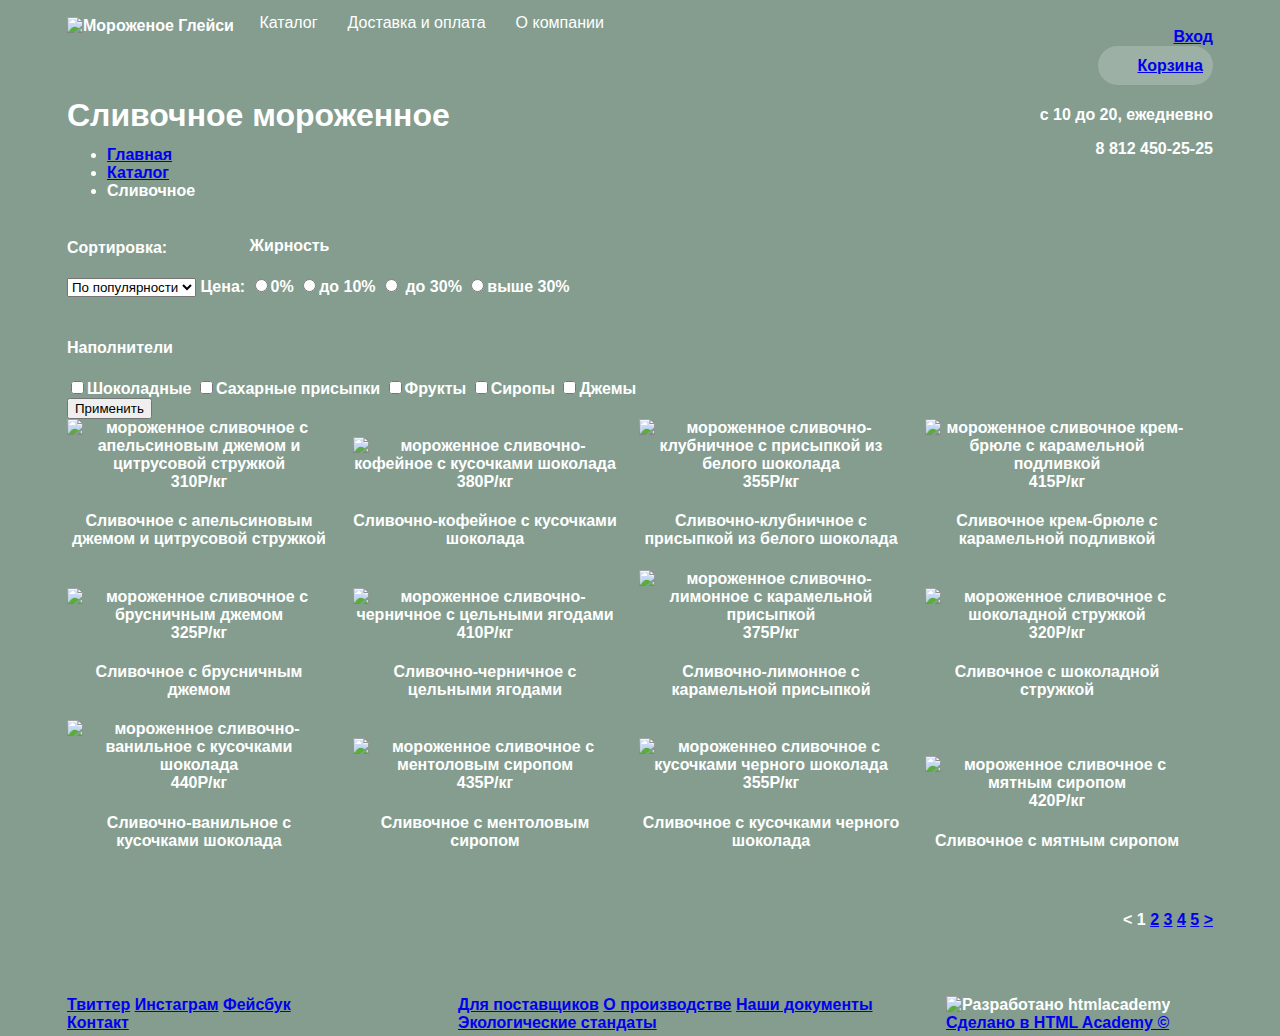
==== catalog.html @ b7e796b2 "сетки" ====
<!DOCTYPE html>
<html>
	<head>
		<title>Глейси каталог</title>
		<meta charset="utf-8">
		<link rel="stylesheet" type="text/css" href="css/style.css">
	</head>
	<body>
<!-- Шапка сайта -->
		<header class="main-header ">
			<div class="container clearfix">
				<div class="left-column">
					<div class="logo">
						<img src="img/logo.png" alt="Мороженое Глейси" width="154" height="64">
					</div>
					<nav class="main-navigation">
						<ul>
							<li><a href="#">Каталог</a></li>
							<li><a href="#">Доставка и оплата</a></li>
							<li><a href="#">О компании</a></li>
						</ul>				
					</nav>
				</div>
				<div class="right-column">
					<div class="header-search">
							
					</div>
					<div class="header-user-block">
						<a href="#">Вход</a>
					</div>
					<div class="header-backet">
						<a href="#">Корзина</a>
					</div>
					<div class="header-contact">
						<p>c 10 до 20, ежедневно</p>
						<p>8 812 450-25-25</p>
					</div>
				</div>
			</div>
		</header>
<!-- Крошки -->
			<div class="container">
				<h1>Сливочное мороженное</h1>
				<ul class="breadcrumbs">
					<li>
						<a href="#">Главная</a>
					</li>
					<li>
						<a href="#">Каталог</a>
					</li>
					<li>
						<a>Сливочное</a>
					</li>
				</ul>
			</div>
<!-- Фильтр -->
			<div class="container">
				<form method="post">
					<div class="filter-top">
						<div class="sorting-filter">
							<h4 >Сортировка:</h4>
							<select>
								<option>По популярности</option>
								<option>По цене</option>
								<option>Со скидкой</option>
							</select>
						</div>
						<div class="priсe-filter">
							<h4>Цена:</h4>
						</div>
						<div class="fat-filter">
							<h4>Жирность</h4>
							<label><input type="radio" name="fat" value="no-fat">0%</label>
							<label><input type="radio" name="fat" value="ten-fat">до 10%</label>
							<label><input type="radio" name="fat" value="thirty-fat"> до 30%</label>
							<label><input type="radio" name="fat" value="thirty-more">выше 30%</label>
						</div>
					</div>
					<div class="filter-bottom">
						<div class="fillers-filters">
							<h4>Наполнители</h4>
							<label><input type="checkbox" name="fillers" value="chocolate">Шоколадные</label>
							<label><input type="checkbox" name="fillers" value="sugar-powder">Сахарные присыпки</label>
							<label><input type="checkbox" name="fillers" value="fruit">Фрукты</label>
							<label><input type="checkbox" name="fillers" value="syrups">Сиропы</label>
							<label><input type="checkbox" name="fillers" value="jams">Джемы</label>
						</div>
						<button class="btn" type="submit">Применить</button>
					</div>	
				</form>
			</div>
<!-- Основное содержание -->
		<main class="container">
			<section class="catalog">
				<article class="item">
					<figure >
						<img src="img/ice-cream-item1.png" width="267" height="267" alt="мороженное сливочное с апельсиновым джемом и цитрусовой стружкой">
					</figure>
					<span>310Р/кг</span>	
					<h4>Сливочное с апельсиновым джемом и цитрусовой стружкой</h4>
				</article>
				<article class="item">
					<figure >
						<img src="img/ice-cream-item2.png" width="267" height="267" alt="мороженное сливочно-кофейное с кусочками шоколада">
					</figure>
					<span>380Р/кг</span>	
					<h4>Сливочно-кофейное с кусочками шоколада</h4>
				</article>
				<article class="item">
					<figure >
						<img src="img/ice-cream-item3.png" width="267" height="267" alt="мороженное сливочно-клубничное с присыпкой из белого шоколада">
					</figure>
					<span>355Р/кг</span>	
					<h4>Сливочно-клубничное с присыпкой из белого шоколада</h4>
				</article>
				<article class="item">
					<figure >
						<img src="img/ice-cream-item4.png" width="267" height="267" alt="мороженное сливочное крем-брюле с карамельной подливкой ">
					</figure>
					<span>415Р/кг</span>	
					<h4>Сливочное крем-брюле с карамельной подливкой</h4>
				</article>
				<article class="item">
					<figure >
						<img src="img/ice-brysnika.png" width="267" height="267" alt="мороженное сливочное с брусничным джемом">
					</figure>
					<span>325Р/кг</span>	
					<h4>Сливочное с брусничным джемом</h4>
				</article>
				<article class="item">
					<figure >
						<img src="img/ice-chernika.png" width="267" height="267" alt="мороженное сливочно-черничное с цельными ягодами">
					</figure>
					<span>410Р/кг</span>	
					<h4>Сливочно-черничное с цельными ягодами</h4>
				</article>
				<article class="item">
					<figure >
						<img src="img/ice-lemon.png" width="267" height="267" alt="мороженное сливочно-лимонное с карамельной присыпкой">
					</figure>
					<span>375Р/кг</span>	
					<h4>Сливочно-лимонное с карамельной присыпкой</h4>
				</article>
				<article class="item">
					<figure >
						<img src="img/ice-сhocalate.png" width="267" height="267" alt="мороженное сливочное с шоколадной стружкой">
					</figure>
					<span>320Р/кг</span>	
					<h4>Сливочное с шоколадной стружкой</h4>
				</article>
				<article class="item">
					<figure >
						<img src="img/ice-vanilla.png" width="267" height="267" alt="мороженное сливочно-ванильное с кусочками шоколада">
					</figure>
					<span>440Р/кг</span>	
					<h4>Сливочно-ванильное с кусочками шоколада</h4>
				</article>
				<article class="item">
					<figure >
						<img src="img/mentol.png" width="267" height="267" alt="мороженное сливочное с ментоловым сиропом">
					</figure>
					<span>435Р/кг</span>	
					<h4>Сливочное с ментоловым сиропом</h4>
				</article>
				<article class="item">
					<figure >
						<img src="img/black сhocolate.png" width="267" height="267" alt="мороженнео сливочное с кусочками черного шоколада">
					</figure>
					<span>355Р/кг</span>	
					<h4>Сливочное с кусочками черного шоколада</h4>
				</article>
				<article class="item">
					<figure >
						<img src="img/mint.png" width="267" height="267" alt="мороженное сливочное с мятным сиропом">
					</figure>
					<span>420Р/кг</span>	
					<h4>Сливочное с мятным сиропом</h4>
				</article>
			</section>
<!-- Пагинатор -->
			<div class="page-nav">
				<a>&lt;</a>
				<a>1</a>
				<a href="#">2</a>
				<a href="#">3</a>
				<a href="#">4</a>
				<a href="#">5</a>
				<a href="#">&gt;</a>
			</div>
		</main>
<!-- Футер -->
		<footer class="main-footer">
			<div class="container">
				<div class="footer-social">
					<a class="social-btn social-btn-tv" href="#">Твиттер</a>
					<a class="social-btn social-btn-inst" href="#">Инстаграм</a>
         			<a class="social-btn social-btn-fb" href="#">Фейсбук</a>
          			<a class="social-btn social-btn-vk" href="#">Контакт</a>
				</div>
				<div class="menu-second">
					<a href="#">Для поставщиков</a>
					<a href="#">О производстве</a>
					<a href="#">Наши документы</a>
					<a href="#">Экологические стандаты</a>
				</div>
				<div class="footer-copyright">
          			<img src="#" alt="Разработано htmlacademy" width="" height="">
          			<a class="btn" href="https://htmlacademy.ru">Сделано в HTML Academy &#169;</a>
        		</div>
			</div>
		</footer>
	</body>
</html>
---- css/style.css ----
body{
	margin: 0;
	min-width: 1200px;
	font-family: "Roboto", "Arial", "Helvetica", sans-serif;
	font-weight: 700;
	font-size: 16px;
	line-height: 18px;
	color: #ffffff;
	background: #849D8F;
}

.clearfix::after{
	content: "";
	display: table;
	clear: both;
}

.main-header{
	margin-top: 10px;
}
.main-navigation{
	display: inline-block;
	vertical-align: middle;
}
.main-navigation ul{
	margin: 0;
	padding: 0;
	list-style:  none;
	font-size: 0;
}

.main-navigation li{
	font-weight: 500;
	display: inline-block;
	vertical-align: top;
	margin-top: -6px;
}

.main-navigation a{
	font-size: 16px;
	display: block;
	color: #ffffff;
	text-decoration: none;
	padding: 10px 15px;

}

.main-navigation a:hover{
	color: #333333;
	background: #F7F6F3;
	border-radius: 20px;
}

.container{
	width: 1146px;
	margin: 0 auto;
}
.left-column{
	width: 760px;	
	float: left;
}

.right-column{
	position: relative;
	width: 267px;
	float: right;
	text-align: right;	
}

.logo{
	display: inline-block;
	margin-right: 6px;
	vertical-align: middle;

}
.header-contact{
	position: absolute;
	top: 80px;
	right: 0px;
	z-index: 1;
	
}
.icon-search{
	width: 33px;
	height: 33px;
	border-radius: 50%;
	background-color: rgba( 255, 255, 255, 0.2);
	position: relative;
}
.icon-search >a::after{
	content: '';
	position: absolute;
	width: 17px;
	height: 17px;
	background-image: url(../img/lupa.png) ;
	background-repeat: no-repeat;
	left: 8px;
	top: 8px;
}

.header-link{
	font-size: 14px;
	font-weight: 500;
	line-height: 16px;
	color: #ffffff;
	text-decoration: none;
}
.header-search{
	display: inline-block;
	vertical-align: middle;
}
.user-block{
	display: inline-block;
	vertical-align: middle;
	padding: 11px 10px 10px 40px;
    background-color: rgba(255, 255, 255, 0.2);
    border-radius: 20px;
    position: relative;
}
.user-block > a::after{
	content: '';
	position: absolute;
	width: 21px;
	height: 19px;
	background-image: url(../img/enter.png);
	background-repeat: no-repeat;
	left: 12px;
	top: 10px;

}
.header-backet{
	display: inline-block;
	vertical-align: middle;
	padding: 11px 10px 10px 40px;
    background-color: rgba(255, 255, 255, 0.2);
    border-radius: 20px;
    position: relative;
}
.header-backet >a::after{
	content: '';
	position: absolute;
	width: 21px;
	height: 20px;
	background-image: url(../img/basket.png);
	background-repeat: no-repeat;
	left: 12px;
	top: 10px;

}

.stock{
	margin: 0 auto;
	margin-bottom: 40px;
}
.stock-left{
	width: 560px;
	float: left;
}
.stock-right{
	width: 560px;
	float: right;
}
.catalog{
	margin-bottom: 40px;
	font-size: 0px;
}
.item{

	font-size: 16px;
	text-align: center;
	width: 264px;
	display: inline-block;
	margin-right: 22px;
}
.item:last-child{
	margin-right: 0px;
}
.item figure{
	margin: 0;
}
.item img{
	width: 100%;
	height: auto;
}
.title-about{
	height: 308px;
}
.about-left{
	float: left;
	width: 500px;
}
.about-fight{
	float: right;
	width: 500px;
}
.blog{
	float: left;
	width: 560px;
	margin-right: 26px;
}
.subscription{
	float: right;
	width: 560px;
}
.contact-form-adress{
	float: right;
	width:300px ;
	margin-top: 100px;
}
.main-footer{
	margin-top: 65px;
	padding-top: 60px;
  	padding-bottom: 40px;
}
.footer-social{
	width: 267px;
	float: left;
	margin-right: 24px;
}
.menu-second{
	float: left;
	width: 460px;
	padding-left: 100px;
}
.footer-copyright{
	float: right;
	width: 267px;
}
/*каталожные стили*/
.sorting-filter{
	display: inline-block;
}
.priсe-filter{
	display: inline-block;
}
.fat-filter{
	display: inline-block;
}
.page-nav{
	float: right;
}
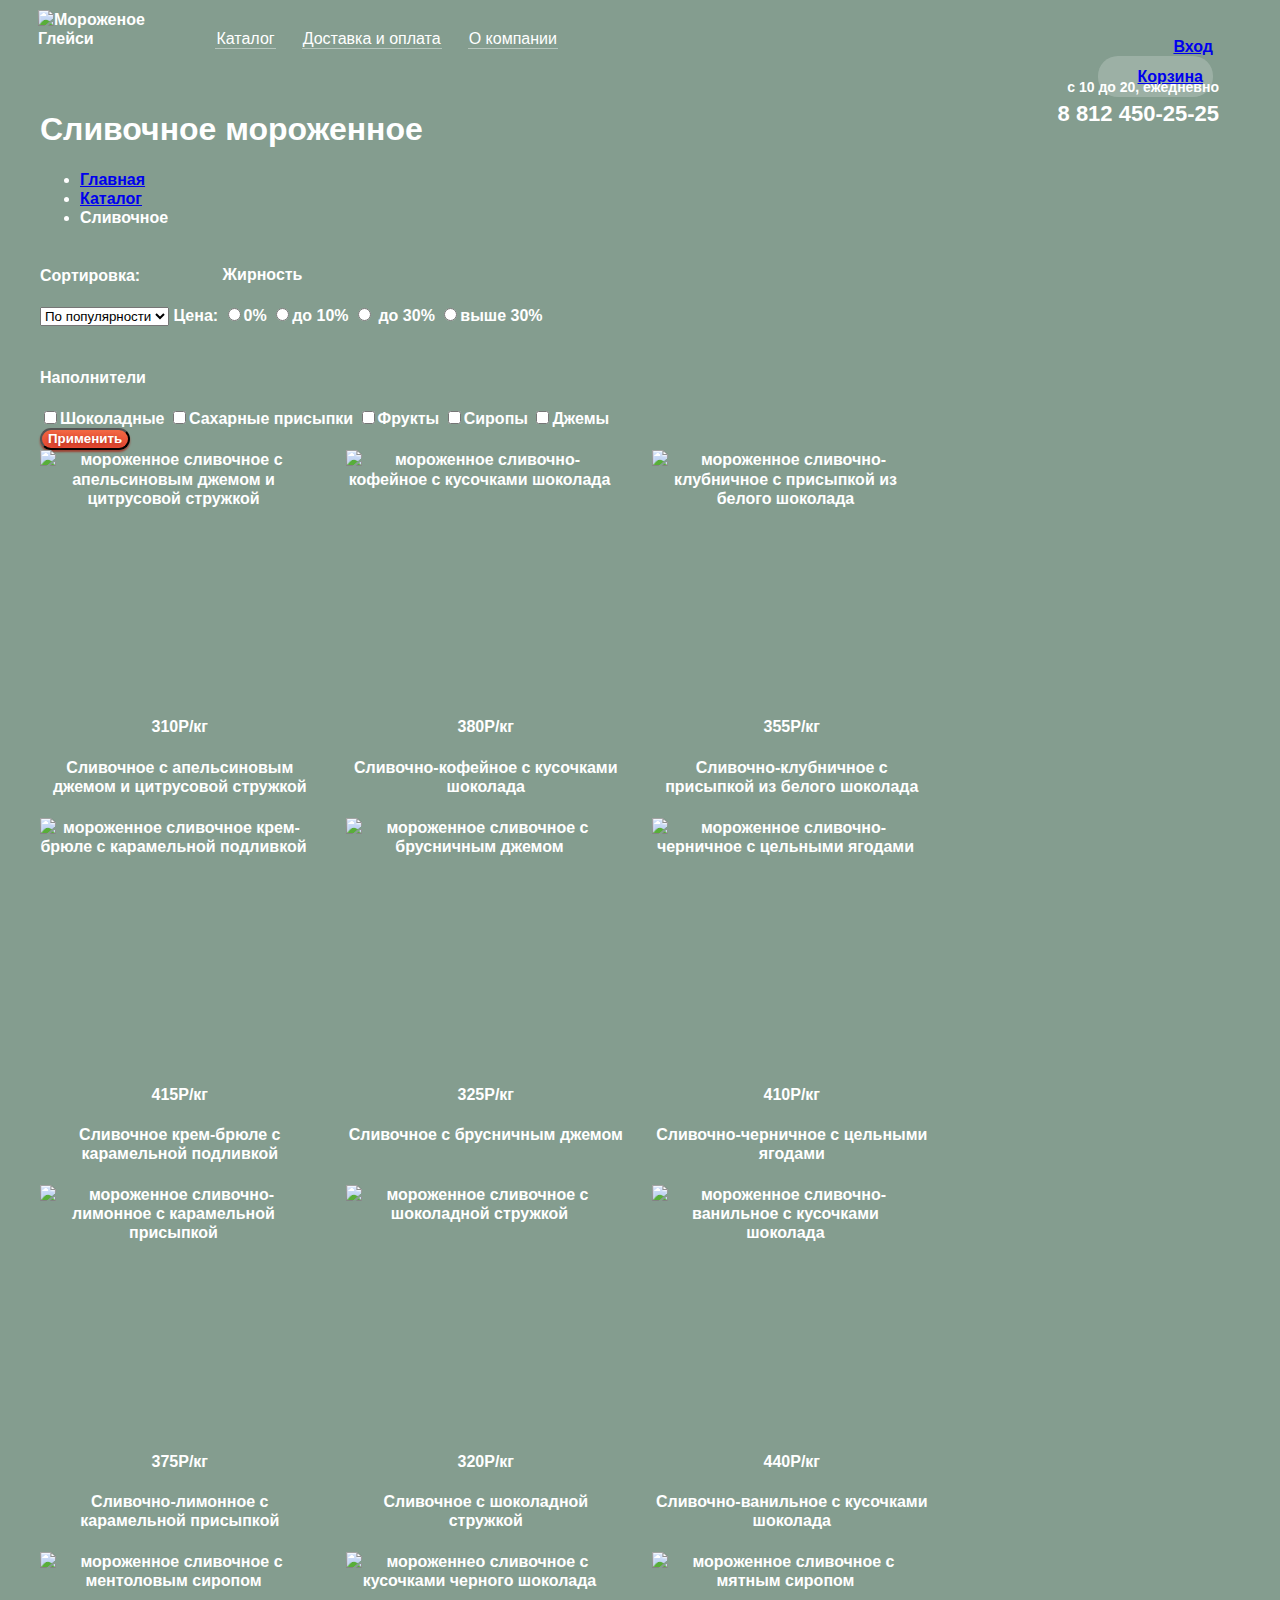
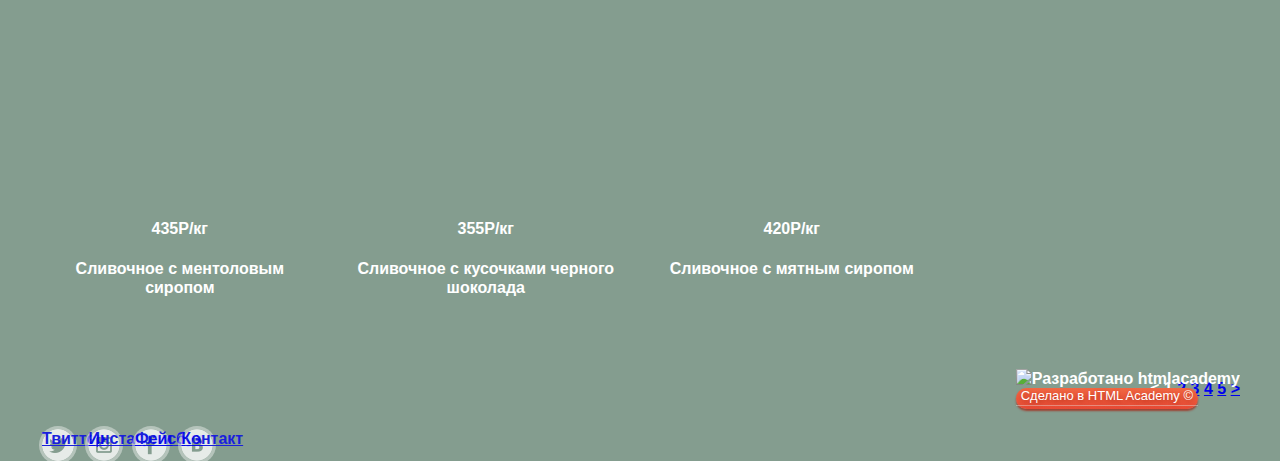
==== commit baf5d88e: "Проверка" ====
--- a/catalog.html
+++ b/catalog.html
@@ -178,7 +178,7 @@
 				</article>
 			</section>
 <!-- Пагинатор -->
-			<div class="page-nav">
+			<div class="page-nav clearfix">
 				<a>&lt;</a>
 				<a>1</a>
 				<a href="#">2</a>
--- a/css/style.css
+++ b/css/style.css
@@ -1,243 +1,1019 @@
 
 body{
-	margin: 0;
-	min-width: 1200px;
-	font-family: "Roboto", "Arial", "Helvetica", sans-serif;
-	font-weight: 700;
-	font-size: 16px;
-	line-height: 18px;
-	color: #ffffff;
-	background: #849D8F;
+  margin: 0;
+  font-family: "Roboto", "Arial", "Helvetica", sans-serif;
+  font-weight: 700;
+  font-size: 16px;
+  line-height: 1.2;
+  color: #ffffff;
+  background-color: #849d8f;
+}
+
+body > input[type="radio"] {
+  display: none;
+}
+
+img {
+    max-width: 100%;
+    height: auto;
+    display: block;
+}
+
+.site-wrapper{
+  min-width: 1180px;
+  background-color: #849d8f;
+  background-image: url("../img/ice-cream-main.png");
+  background-repeat: no-repeat;
+  background-position: top center;
+  transition: background-image 0.5s ease, background-color 0.5s ease;
+}
+
+.content-wrapper{
+  width: 1140px;
+  margin: 0 auto;
+  padding: 0 20px;
+}
+
+.site-wrapper::before,
+.site-wrapper::after {
+  content: "";
+  visibility: hidden;
+}
+
+.site-wrapper::before {
+  background-image: url("../img/ice-cream-main2.png");
+}
+
+.site-wrapper::after {
+  background-image: url("../img/ice-cream-main3.png");
+}
+
+.slider {
+  position: relative;
+  padding-top: 270px;
+  text-align: center;
+  color: #ffffff;
+  margin-bottom: 40px;
+}
+
+.slide {
+  display: none;
+}
+
+.slide-title {
+  width: 700px;
+  margin: 0 auto;
+  margin-bottom: 30px;
+  font-weight: 800;
+  font-size: 60px;
+}
+
+.slide-btn {
+  display: inline-block;
+  padding: 12px 50px;
+  font-weight: 600;
+  font-size: 31px;
+  line-height: 41px;
+  vertical-align: top;
+  color: #ffffff;
+  text-decoration: none;
+  text-shadow: 0 2px 5px rgba(160, 32, 11, 0.76);
+  background: #f26843;
+  background: -moz-linear-gradient(top, #f26843 0%, #e74a35 100%);
+  background: -webkit-linear-gradient(top, #f26843 0%, #e74a35 100%);
+  background:linear-gradient(to bottom, #f26843 0%, #e74a35 100%);
+  border-radius: 100px;
+  box-shadow: 0 2px 2px rgba(172, 16, 0, 0.64);
+}
+
+.slide-btn:hover {
+  background: -moz-linear-gradient(top, #f58669 0%, #ec6f5e 100%);
+  background: -webkit-linear-gradient(top, #f58669 0%, #ec6f5e 100%);
+  background: linear-gradient(to bottom, #f58669 0%, #ec6f5e 100%);
+  box-shadow: 0 2px 2px rgba(172, 16, 0, 1);
+}
+
+.slide-btn:active {
+  background: -moz-linear-gradient(top, #d84732 0%, #e1613e 100%);
+  background: -webkit-linear-gradient(top, #d84732 0%, #e1613e 100%);
+  background: linear-gradient(to bottom, #d84732 0%, #e1613e 100%);
+  box-shadow: inset 0 2px 2px rgba(172, 16, 0, 1);
+}
+
+.slider-controls {
+  position: absolute;
+  bottom: 25px;
+  left: 0;
+  z-index: 20;
+  font-size: 0;
+}
+
+.slider-controls label {
+  display: inline-block;
+  width: 17px;
+  height: 17px;
+  margin-right: 8px;
+  vertical-align: top;
+  background-color: transparent;
+  border: 2px solid #ffffff;
+  border-radius: 50%;
+  cursor: pointer;
+}
+
+.slider-controls label:hover{
+  background-color: rgba( 255, 255, 255, 0.2);
+  cursor: pointer;
+}
+
+#btn-1:checked ~ .site-wrapper #slide1,
+#btn-2:checked ~ .site-wrapper #slide2,
+#btn-3:checked ~ .site-wrapper #slide3 {
+  display: block;
+}
+
+#btn-1:checked ~ .site-wrapper {
+  background-color: #849d8f;
+  background-image: url("../img/ice-cream-main.png");
+}
+
+#btn-2:checked ~ .site-wrapper {
+  background-color: #8996a6;
+  background-image: url("../img/ice-cream-main2.png");
+}
+
+#btn-3:checked ~ .site-wrapper {
+  background-color: #9d8b84;
+  background-image: url("../img/ice-cream-main3.png");
+}
+
+#btn-1:checked ~ .site-wrapper label[for="btn-1"],
+#btn-2:checked ~ .site-wrapper label[for="btn-2"],
+#btn-3:checked ~ .site-wrapper label[for="btn-3"] {
+  background-color: #ffffff;
 }
 
 .clearfix::after{
-	content: "";
-	display: table;
-	clear: both;
+  content: "";
+  display: table;
+  clear: both;
 }
 
 .main-header{
-	margin-top: 10px;
-}
+  padding-top: 10px;
+}
+
 .main-navigation{
-	display: inline-block;
-	vertical-align: middle;
-}
+  display: inline-block;
+  vertical-align: middle;
+}
+
 .main-navigation ul{
-	margin: 0;
-	padding: 0;
-	list-style:  none;
-	font-size: 0;
-}
-
-.main-navigation li{
-	font-weight: 500;
-	display: inline-block;
-	vertical-align: top;
-	margin-top: -6px;
+  margin: 0;
+  padding: 0;
+  list-style:  none;
+  font-size: 0;
+}
+
+.main-navigation> ul > li{
+  position: relative;
+  font-weight: 500;
+  display: inline-block;
+  vertical-align: top;
+  margin-top: -6px;
+}
+
+.sub-menu{
+  position: absolute;
+  z-index: 10px;
+  top: 45px;
+  display: none;
+  background: #f8f7f4;
+  border-radius: 10px;
+  box-shadow: 0 20px 20px 0 rgba(0,0,0,0.4);
+  
+}
+
+.sub-menu li a{
+  color: #343434;
+  font-size: 14px;
+  font-weight: 400;
+  display: block;
+  margin: 0;
+  border-radius: 0px;
+  padding-left: 20px;
+  line-height: 1;
+}
+
+.sub-menu-item{
+  width: 144px;
+  display: inline-block;
+  vertical-align: middle;
+}
+.sub-menu-item a:hover{
+  background: #fbded7;
+}
+
+
+.main-navigation li:hover .sub-menu{
+  display: block;
 }
 
 .main-navigation a{
-	font-size: 16px;
-	display: block;
-	color: #ffffff;
-	text-decoration: none;
-	padding: 10px 15px;
+  position: relative;
+  font-size: 16px;
+  display: block;
+  color: #ffffff;
+  text-decoration: none;
+  padding: 10px 14px;
 
 }
 
 .main-navigation a:hover{
-	color: #333333;
-	background: #F7F6F3;
-	border-radius: 20px;
+  color: #333333;
+  background: #F7F6F3;
+  border-radius: 20px;
+}
+
+.main-navigation a:active{
+  color: #333333;
+  background: #f7f6f3;
+  box-shadow: inset 0 2px 2px 1px #888888;
+}
+
+
+.main-navigation a::before{
+  content: "";
+  position: absolute;
+  height: 1px;
+  left: 13px;
+  right: 13px;
+  top: 29px;
+  background-color: rgba(255,255,255,0.4);
+}
+
+.main-navigation a:hover::before{
+  display: none;
 }
 
 .container{
-	width: 1146px;
-	margin: 0 auto;
-}
+  margin: 0 auto;
+  min-width: 900px;
+  max-width: 1200px;
+  padding: 0 27px;
+}
+
 .left-column{
-	width: 760px;	
-	float: left;
+  width: 760px;
+  float: left;
 }
 
 .right-column{
-	position: relative;
-	width: 267px;
-	float: right;
-	text-align: right;	
+  display: inline-block;
+  position: relative;
+  top: 8px;
+  left: -27px;
+  width: 267px;
+  float: right;
+  text-align: right;
+  vertical-align: middle;
 }
 
 .logo{
-	display: inline-block;
-	margin-right: 6px;
-	vertical-align: middle;
-
-}
+  display: inline-block;
+  margin-right: 6px;
+  margin-left: -2px;
+  vertical-align: middle;
+
+}
+
 .header-contact{
-	position: absolute;
-	top: 80px;
-	right: 0px;
-	z-index: 1;
-	
-}
+  position: absolute;
+  top: 56px;
+  right: -6px;
+  z-index: 1;
+
+}
+
 .icon-search{
-	width: 33px;
-	height: 33px;
-	border-radius: 50%;
-	background-color: rgba( 255, 255, 255, 0.2);
-	position: relative;
-}
+  width: 33px;
+  height: 33px;
+  border-radius: 50%;
+  background-color: rgba( 255, 255, 255, 0.2);
+  position: relative;
+}
+
 .icon-search >a::after{
-	content: '';
-	position: absolute;
-	width: 17px;
-	height: 17px;
-	background-image: url(../img/lupa.png) ;
-	background-repeat: no-repeat;
-	left: 8px;
-	top: 8px;
+  content: '';
+  position: absolute;
+  width: 17px;
+  height: 17px;
+  background-image: url(../img/lupa.png) ;
+  background-repeat: no-repeat;
+  left: 8px;
+  top: 8px;
 }
 
 .header-link{
-	font-size: 14px;
-	font-weight: 500;
-	line-height: 16px;
-	color: #ffffff;
-	text-decoration: none;
-}
+  font-size: 14px;
+  font-weight: 500;
+  line-height: 16px;
+  color: #ffffff;
+  text-decoration: none;
+}
+
 .header-search{
-	display: inline-block;
-	vertical-align: middle;
-}
+  display: inline-block;
+  vertical-align: middle;
+}
+
 .user-block{
-	display: inline-block;
-	vertical-align: middle;
-	padding: 11px 10px 10px 40px;
-    background-color: rgba(255, 255, 255, 0.2);
-    border-radius: 20px;
+  display: inline-block;
+  vertical-align: middle;
+  padding: 11px 10px 10px 40px;
+  background-color: rgba(255, 255, 255, 0.2);
+  border-radius: 20px;
+  position: relative;
+}
+
+.user-block > a::after{
+  content: '';
+  position: absolute;
+  width: 21px;
+  height: 19px;
+  background-image: url(../img/enter.png);
+  background-repeat: no-repeat;
+  left: 12px;
+  top: 10px;
+
+}
+
+.user-block:hover{
+  background-color: #f8f7f4;
+}
+
+.user-block a:hover{
+  color: #373737;
+}
+
+.header-backet{
+  display: inline-block;
+  vertical-align: middle;
+  padding: 11px 10px 10px 40px;
+  background-color: rgba(255, 255, 255, 0.2);
+  border-radius: 20px;
+  position: relative;
+}
+
+.header-backet >a::after{
+  content: '';
+  position: absolute;
+  width: 21px;
+  height: 20px;
+  background-image: url(../img/basket.png);
+  background-repeat: no-repeat;
+  left: 12px;
+  top: 10px;
+
+}
+
+.header-contact p{
+  margin: 5px 0;
+  font-size: 14px;
+}
+
+.header-contact p:last-child{
+  font-size: 22px;
+  font-weight: 700;
+}
+
+.stock{
+    margin: 40px 0;
+    font-size: 0;
+    padding: 0;
+}
+
+.stock-left{
+  position: relative;
+  display: inline-block;
+  vertical-align: top;
+  width: 48.8%;
+  margin-right: 2.2%;
+  padding: 20px 20px 70px;
+  min-height: 230px;
+  font-size: 0;
+  background: url(../img/malina.jpg) no-repeat 100% 100%;
+  background-position: center center;
+  border-radius: 10px;
+  box-sizing: border-box;
+}
+
+.stock-right{
+  position: relative;
+  display: inline-block;
+  vertical-align: top;
+  width: 48.8%;
+  padding: 20px 20px 70px;
+  min-height: 230px;
+  font-size: 0;
+  background: url(../img/shocalate.jpg) no-repeat 100% 100%;
+  background-position: center center;
+  background-size: cover;
+  border-radius: 10px;
+  box-sizing: border-box;
+}
+
+.stock h3{
+    font-size: 35px;
+    line-height: 35px;
+    margin: 0;
+    margin-bottom: 18px;
+}
+
+.stock p{
+    font-size: 18px;
+    margin: 0;
+    margin-bottom: 5px;
+}
+
+.btn{
+  display: inline-block;
+  font-weight: 600;
+  line-height: 1.2;
+  vertical-align: top;
+  color: #ffffff;
+  text-decoration: none;
+  text-shadow: 0 2px 5px rgba(160, 32, 11, 0.76);
+  background: #f26843;
+  background: -moz-linear-gradient(top, #f26843 0%, #e74a35 100%);
+  background: -webkit-linear-gradient(top, #f26843 0%, #e74a35 100%);
+  background:linear-gradient(to bottom, #f26843 0%, #e74a35 100%);
+  border-radius: 100px;
+  box-shadow: 0 2px 2px rgba(172, 16, 0, 0.64);
+}
+
+.btn:hover {
+  background: -moz-linear-gradient(top, #f58669 0%, #ec6f5e 100%);
+  background: -webkit-linear-gradient(top, #f58669 0%, #ec6f5e 100%);
+  background: linear-gradient(to bottom, #f58669 0%, #ec6f5e 100%);
+  box-shadow: 0 2px 2px rgba(172, 16, 0, 1);
+}
+
+.btn:active {
+  background: -moz-linear-gradient(top, #d84732 0%, #e1613e 100%);
+  background: -webkit-linear-gradient(top, #d84732 0%, #e1613e 100%);
+  background: linear-gradient(to bottom, #d84732 0%, #e1613e 100%);
+  box-shadow: inset 0 2px 2px rgba(172, 16, 0, 1);
+}
+.stock .btn{
+   font-size: 18px;
+  position: absolute;
+  padding: 10px 20px;
+  bottom: 20px;
+  right: 20px;
+}
+
+.catalog{
+  margin-bottom: 60px;
+  font-size: 0px;
+}
+
+.catalog-price{
+    position: absolute;
+    display: block;
+    font-size: 45px;
+    line-height: 13px;
+    font-weight: 700;
+    color: #ffffff;
+    bottom: 69px;
+}
+ .catalog-price > span {
+    font-size: 30px;
+}
+
+.catalog-title {
+    text-align: center;
     position: relative;
-}
-.user-block > a::after{
-	content: '';
-	position: absolute;
-	width: 21px;
-	height: 19px;
-	background-image: url(../img/enter.png);
-	background-repeat: no-repeat;
-	left: 12px;
-	top: 10px;
-
-}
-.header-backet{
-	display: inline-block;
-	vertical-align: middle;
-	padding: 11px 10px 10px 40px;
-    background-color: rgba(255, 255, 255, 0.2);
-    border-radius: 20px;
+    top: 20px;
+    display: inline;
+    border-bottom: 1px solid rgba(255,255,255,.2);
+    color: #ffffff;
+    text-decoration: none;
+    font-size: 16px;
+    font-weight: 400;
+    line-height: 22px;
+}
+
+.item{ 
+  position: relative;
+  display: inline-block;
+  vertical-align: top;
+  margin-right: 2.2%;
+  font-size: 16px;
+  width: 23.3%;
+  text-align: center;
+  border-radius: 10px;
+ 
+}
+
+.item:last-child{
+  margin-right: 0px;
+}
+
+.item figure{
+  margin: 0;
+}
+
+.item-hit::before{
+    content: "";
+    display: inline-block;
+    vertical-align: top;
+    width: 61px;
+    height: 61px;
+    position: absolute;
+    top: 0px;
+    left: 0px;
+    background: url(../img/hit.png) no-repeat;
+}
+.title-about{
+    display: inline-block;
+    vertical-align: top;
+    margin-bottom: 40px;
+    font-size: 0;
+    padding: 0 20px;
+    color: #323232;
+    background-image: url(../img/background_SEO.png);
+    border-radius: 10px;
+    min-height: 306px;
+}
+
+
+.title-about h1{
+  font-size: 24px;
+  font-weight: 500;
+  color: #323232;
+}
+
+.title-about p{
+  font-size: 16px;
+  padding: 0;
+/*  font-weight: 400;
+  color: #323232;
+  line-height: 1.2;*/
+}
+
+.box {
     position: relative;
-}
-.header-backet >a::after{
-	content: '';
-	position: absolute;
-	width: 21px;
-	height: 20px;
-	background-image: url(../img/basket.png);
-	background-repeat: no-repeat;
-	left: 12px;
-	top: 10px;
-
-}
-
-.stock{
-	margin: 0 auto;
-	margin-bottom: 40px;
-}
-.stock-left{
-	width: 560px;
-	float: left;
-}
-.stock-right{
-	width: 560px;
-	float: right;
-}
-.catalog{
-	margin-bottom: 40px;
-	font-size: 0px;
-}
-.item{
-
-	font-size: 16px;
-	text-align: center;
-	width: 264px;
-	display: inline-block;
-	margin-right: 22px;
-}
-.item:last-child{
-	margin-right: 0px;
-}
-.item figure{
-	margin: 0;
-}
-.item img{
-	width: 100%;
-	height: auto;
-}
-.title-about{
-	height: 308px;
-}
-.about-left{
-	float: left;
-	width: 500px;
-}
-.about-fight{
-	float: right;
-	width: 500px;
-}
+    display: inline-block;
+    vertical-align: top;
+    width: 48.8%;
+    margin-right: 2.2%;
+    padding-bottom: 23px;
+    padding-left: 57px;
+    font-weight: 400;
+    box-sizing: border-box;
+    
+}   
+
+.box:nth-child(2n+1) {
+  margin-right: 0;
+}
+
+.about-left-top::before{
+  content: "";
+  position: absolute;
+  top: 15px;
+  left: 0;
+  display: block;
+  width: 49px;
+  height: 49px;
+  background: url(../img/ice-crem-icon.png) no-repeat;
+}
+
+.about-left-bottom::before{
+  content: "";
+  display: block;
+  width: 49px;
+  height: 49px;
+  position: absolute;
+  top: 15px;
+  left: 0;
+  background: url(../img/crows.png) no-repeat;
+}
+
+.about-right-top::before{
+  content: "";
+  position: absolute;
+  top: 15px;
+  left: 0;
+  display: block;
+  width: 49px;
+  height: 49px;
+  background: url(../img/list.png) no-repeat;
+}
+
+.about-right-bottom::before{
+  content: "";
+  position: absolute;
+  top: 15px;
+  left: 0;
+  display: block;
+  width: 49px;
+  height: 49px;
+  background: url(../img/grid.png) no-repeat
+}
+
+.blog-subscription{
+  margin-bottom: 40px;
+  padding: 0;
+  font-size:0;
+}
+
+.block-n-d{
+  position: relative;
+  display: inline-block;
+  vertical-align: top;
+  padding: 0 20px;
+  margin-right: 2.2%;
+  width: 48.8%;
+  border-radius: 10px;
+  min-height: 220px;
+  font-size: 0;
+  background-repeat: no-repeat;
+  box-sizing: border-box;
+}
+
+.block-n-d:nth-child(2n){
+  margin-right: 0;
+}
+
 .blog{
-	float: left;
-	width: 560px;
-	margin-right: 26px;
-}
+  color: #353535;
+  display: inline-block;
+  vertical-align: top;
+  font-size: 16px;
+  background: url("../img/strawberry fone.jpg") no-repeat 17% 39%;
+ 
+}
+
+.text-news{  
+  font-weight: 400;
+  color: #5a5a5a;
+  margin: 0;
+  padding-top: 20px;
+  padding-bottom: 5px;
+} 
+
+.link-news{
+  max-width: 300px;
+  line-height: 30px;
+}
+
+.link-news a{
+  text-decoration: none;
+  border-bottom: 2px solid #353535;
+  font-size: 24px;
+  color: #353535;
+  font-weight: 700;
+  line-height: 22px;
+}
+
+.link-news a:hover{
+  color: #E95742;
+  border-bottom: 2px solid #E95742;
+}
+
 .subscription{
-	float: right;
-	width: 560px;
-}
+  background-image: repeating-linear-gradient( 
+  -45deg,
+  #f8f7f4 0px, 
+  #f8f7f4 5px, 
+  #92cdff 5px, 
+  #92cdff 10px,
+  #f8f7f4 10px,
+  #f8f7f4 15px,
+  #fe9e90 15px,
+  #fe9e90 20px);
+}
+
+.block-white{
+  position: absolute;
+  top: 5px;
+  right: 5px;
+  bottom: 5px;
+  left: 5px;
+  padding: 20px 20px;
+  border-radius: 10px;
+  background: #f8f7f4;
+  color: #5a5a5a;
+}
+
+.block-white-text{
+  font-weight: 400;
+  color: #5a5a5a;
+  margin: 0;
+  padding-top: 8px;
+  padding-bottom: 40px;
+  font-size: 16px;
+}  
+
+.subscription-form{
+  display: inline-block;
+  vertical-align: top;
+  font-size: 16px;
+  color: #3F3F3F;
+  width: 48.8%;
+  margin-right: 2.2%;
+  min-height: 220px;
+}
+
+.email-block{
+  margin-top: 0em;
+  position: relative;
+  margin-right: 145px;
+}
+
+.email-block .btn{
+  position: absolute;
+  right: -152px;
+  top: -5px;
+  display: block;
+  border: none;
+  padding: 10px 20px;
+  font-size: 17px;
+}
+
+.email-filed{
+  margin-right: 10px;
+  padding: 11px 0 11px 10px;
+  width: 100%;
+  border: 0;
+  border-radius: 5px;
+  box-shadow: 0 0 0 1px #d3d3d2;
+}
+
+.email-filed:hover {
+  box-shadow: inset 0 0 0 2px #d3d3d2;
+}
+.email-filed:focus {
+  outline: none;
+  box-shadow: inset 0 0 0 2px #8fbdec;
+}
+
 .contact-form-adress{
-	float: right;
-	width:300px ;
-	margin-top: 100px;
-}
+  position: relative;
+  right: 0;
+  float: right;
+  z-index: 10;
+  width: 300px;
+  min-height: 305px;
+  margin: 60px 0 60px;
+  padding: 30px 25px;
+  background-color: #ffffff;
+  color: #343434;
+  border-radius: 10px;
+  font-size: 14px;
+  font-weight: 400;
+  box-sizing: border-box;
+}
+
+.contact-form-adress span{
+  display: block;
+  font-size: 18px;
+  font-weight: 700;
+  margin: 5px 0 5px 0;
+}
+
+.contact-form-adress p{
+  padding: 0;
+  margin: 0;
+  margin-bottom: 15px;
+  line-height: 1.5;
+  box-sizing: border-box;
+}
+
+.form-btn{
+  position: absolute;
+  right: 38px;
+  top: 238px;
+  display: block;
+  border: none;
+  padding: 10px 20px;
+  font-size: 17px;
+}
+
 .main-footer{
-	margin-top: 65px;
-	padding-top: 60px;
-  	padding-bottom: 40px;
-}
+  padding-top: 30px;
+  padding-bottom: 30px;
+}
+
 .footer-social{
-	width: 267px;
-	float: left;
-	margin-right: 24px;
-}
+  float: left;
+  min-width: 186px;
+  margin-top: 20px;
+  margin-left: 2px;
+}
+
+.social-btn {
+  display: inline-block;
+  width: 32px;
+  height: 32px;
+  margin-right: 10px;
+  border-radius: 50%;
+  vertical-align: middle;
+  position: relative;
+}
+
+.social-btn-tv{
+  background: url(../img/tv.png) no-repeat;
+  opacity: 0.8;
+  box-shadow: inset 0 0 0 3px rgba(255,255,255,0.5), 0 0 0 3px rgba(255,255,255,0.5);
+}
+
+.social-btn-inst{
+  background: url(../img/inst.png) no-repeat;
+  opacity: 0.8;
+  box-shadow: inset 0 0 0 3px rgba(255,255,255,0.5), 0 0 0 3px rgba(255,255,255,0.5);
+}
+
+.social-btn-fb{
+  background: url(../img/fb.png) no-repeat;
+  opacity: 0.8;
+  box-shadow: inset 0 0 0 3px rgba(255,255,255,0.5), 0 0 0 3px rgba(255,255,255,0.5);
+}
+
+.social-btn-vk{
+  background: url(../img/vk.png) no-repeat;
+  opacity: 0.8;
+  box-shadow: inset 0 0 0 3px rgba(255,255,255,0.5), 0 0 0 3px rgba(255,255,255,0.5);
+}
+
+ .social-btn-vk:hover{
+  opacity: 1;
+}
+
+.social-btn-tv:hover{
+  opacity: 1;
+}
+
+.social-btn-inst:hover{
+  opacity: 1;
+ }
+
+.social-btn-fb:hover{
+  opacity: 1;
+}
+
+.social-btn-vk:active{
+  box-shadow: inset 0 2px 2px #989898, 0 0 0 3px #dae2de;
+}
+
+.social-btn-tv:active{
+  box-shadow: inset 0 2px 2px #989898, 0 0 0 3px #dae2de;
+}
+
+.social-btn-inst:active{
+  box-shadow: inset 0 2px 2px #989898, 0 0 0 3px #dae2de;
+}
+
+.social-btn-fb:active{
+  box-shadow: inset 0 2px 2px #989898, 0 0 0 3px #dae2de;
+}
+
 .menu-second{
-	float: left;
-	width: 460px;
-	padding-left: 100px;
-}
+  position: relative;
+  width: 340px;
+  margin: 0 auto;
+  padding: 0 0;
+  font-size: 0px;
+  vertical-align: top;
+ 
+}
+
+.menu-second-center1{
+  width: 115px;
+  float: left;
+  margin-right: 28px;
+  position: relative;
+  margin-top: 30px;
+  margin-left: 22px;
+}
+
+.menu-second-center2{
+  width: 165px;
+  float: left;
+  margin-top: 30px;
+}
+
+.center{
+  margin-top: -1px;
+}
+
+.center a {
+  position: relative;
+  display: inline-block;
+  padding-bottom: 5px;
+  list-style: none;
+  font-weight: 400;
+  color: #ffffff;
+  font-size: 13px;
+  text-decoration: none;
+  vertical-align: top;
+}
+
+.center a:hover{
+  color: #ffd1ba;
+}
+
+.center a::after{
+  content: "";
+  position: absolute;
+  height: 1px;
+  right: 0;
+  bottom: 3px;
+  left: 0;
+  background-color: rgba(230, 235, 233, 0.4);
+}
+
+.center a:hover::after{
+  content: "";
+  position: absolute;
+  height: 1px;
+  right: 0;
+  bottom: 3px;
+  left: 0;
+  background-color: #FFD1BA;
+}
+
+.heart::before{
+  content: "";
+  display: block;
+  width: 15px;
+  height: 13px;
+  position: absolute;
+  top: 2px;
+  left: -24px;
+  background: url(../img/heart.png) no-repeat;
+}
+
 .footer-copyright{
-	float: right;
-	width: 267px;
+  float: right;
+  min-width: 190px;
+  font-size: 16px;
+  margin-top: -40px;
+
+}
+
+.footer-copyright a{
+  position: relative;
+  display: inline-block;
+  padding:0 5px 5px 5px;
+  list-style: none;
+  font-weight: 400;
+  color: #ffffff;
+  font-size: 13px;
+  text-decoration: none;
+}
+
+.footer-copyright a::after{
+  content: "";
+  position: absolute;
+  height: 1px;
+  right: 0;
+  bottom: 3px;
+  left: 0;
+  background-color: rgba(230, 235, 233, 0.4);
+}
+
+.maps-wrapper{
+  position: relative;
+  overflow: visible;
+}
+.map{
+  position: absolute;
+  bottom: -420px;
+  overflow: visible;
+  width: 100%;
+  min-height: 430px;
+  margin: 0 auto;
+  text-align: center;
+}
+
+
+.footer-copyright span{
+  font-size: 13px;
+  font-weight: 400;
 }
 /*каталожные стили*/
 .sorting-filter{
-	display: inline-block;
+  display: inline-block;
 }
 .priсe-filter{
-	display: inline-block;
+  display: inline-block;
 }
 .fat-filter{
-	display: inline-block;
+  display: inline-block;
 }
 .page-nav{
-	float: right;
-}
-
+  float: right;
+}
+
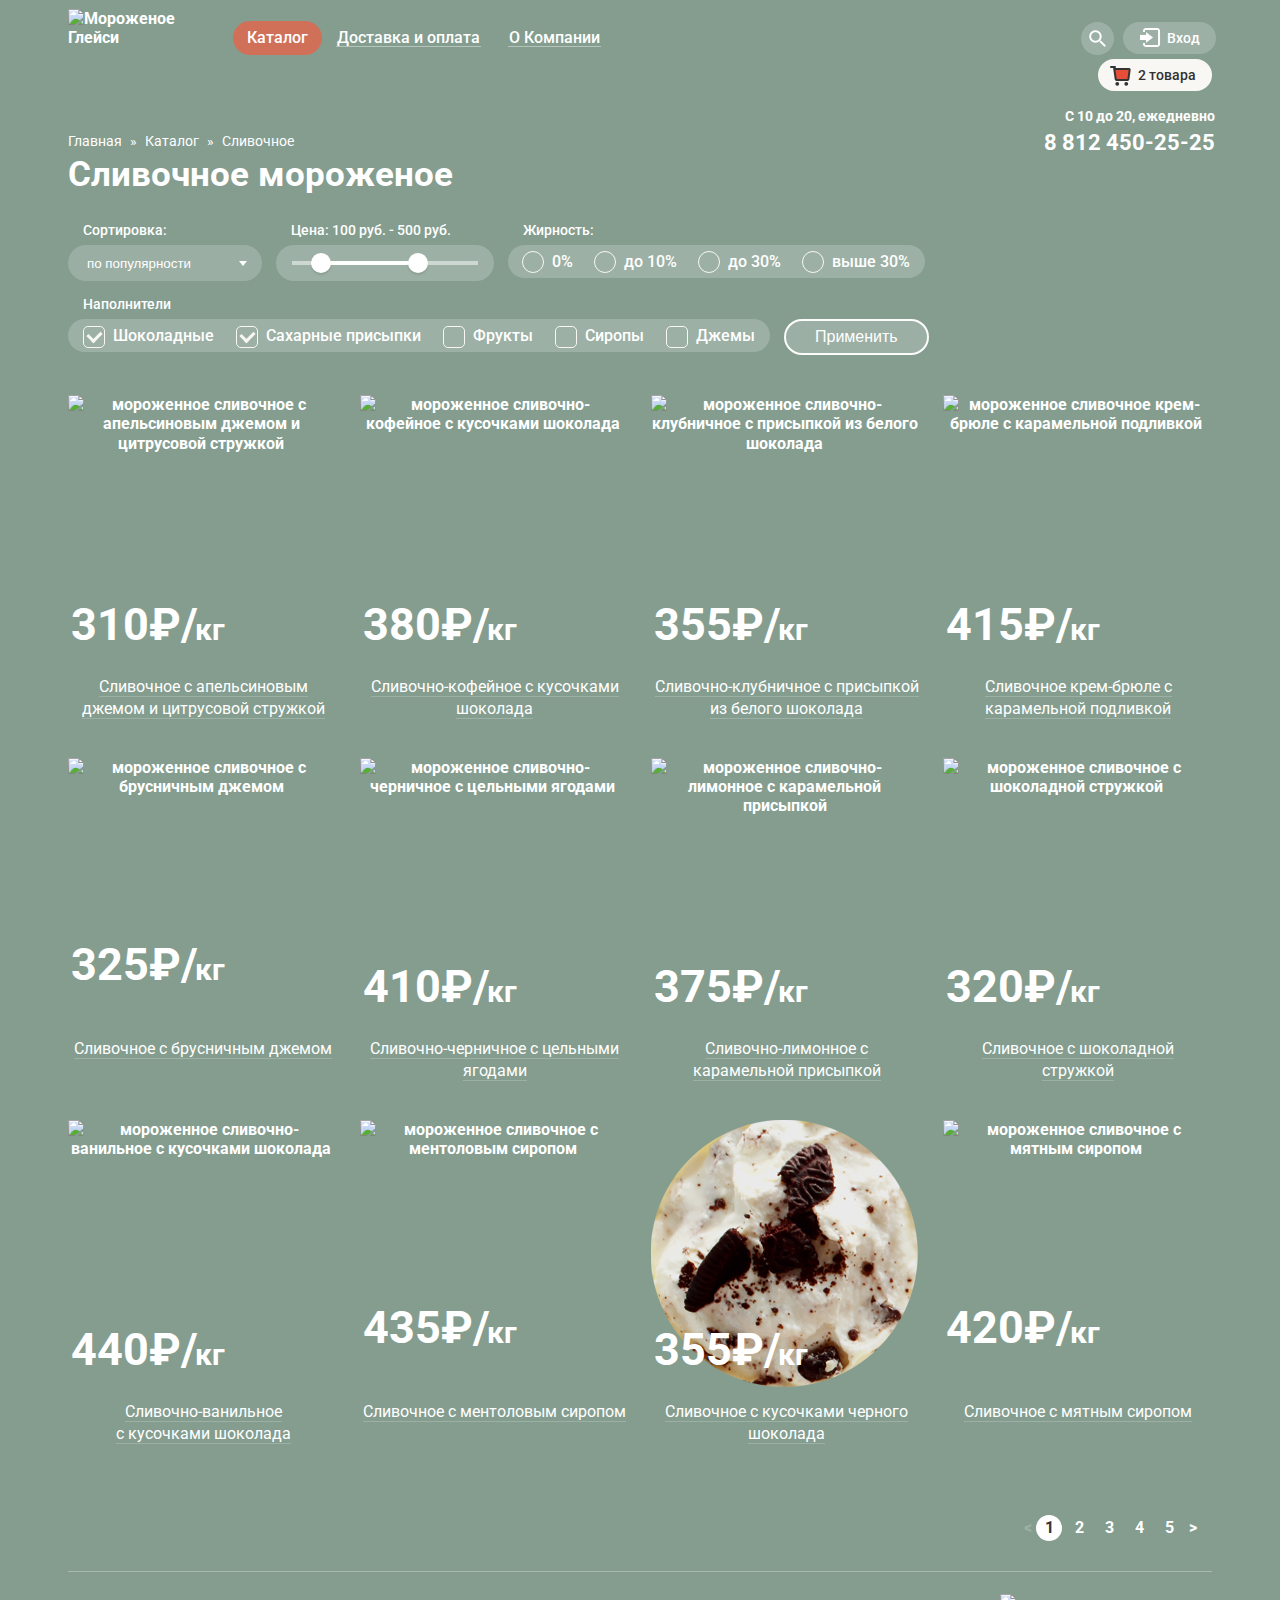
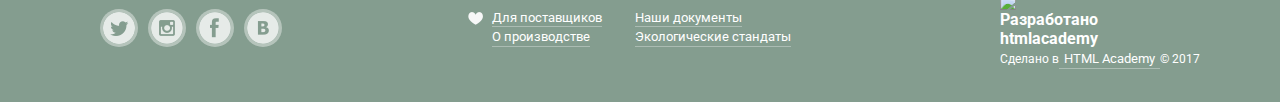
==== commit 6156297b: "11" ====
--- a/catalog.html
+++ b/catalog.html
@@ -1,213 +1,421 @@
 <!DOCTYPE html>
-<html>
+<html lang="ru">
 	<head>
-		<title>Глейси каталог</title>
+	<title>Каталог</title>
 		<meta charset="utf-8">
+		<link href="https://fonts.googleapis.com/css?family=Roboto:400,500,700&amp;subset=cyrillic" rel="stylesheet">
+		<link rel="stylesheet" type="text/css" href="css/normalize.css">
 		<link rel="stylesheet" type="text/css" href="css/style.css">
 	</head>
 	<body>
 <!-- Шапка сайта -->
-		<header class="main-header ">
-			<div class="container clearfix">
-				<div class="left-column">
-					<div class="logo">
-						<img src="img/logo.png" alt="Мороженое Глейси" width="154" height="64">
+		<div class="content-wrapper">
+			<header class="main-header ">
+				<div class="container clearfix">
+					<div class="left-column">
+						<img class="logo" src="img/logo.png" alt="Мороженое Глейси" width="154" height="64">
+						<nav class="main-navigation">
+							<ul class="main-nav-menu">
+								<li>
+									<a class="main-nav-top link-active" href="#">Каталог</a>
+									<ul class="sub-menu">
+										<li class="sub-menu-item">
+											<a  class="bdr" href="">Новинки</a>
+										</li>
+										<li class="sub-menu-item">
+											<a href="catalog.html">Сливочное</a>
+										</li>
+										<li class="sub-menu-item">
+											<a href="">Щербеты</a>
+										</li>
+										<li class="sub-menu-item">
+											<a href="">Фруктовый лед</a>
+										</li>
+										<li class="sub-menu-item">
+											<a href="">Мелорин</a>
+										</li>
+									</ul>
+								</li>
+								<li><a class="main-nav-top" href="#">Доставка и оплата</a></li>
+								<li><a class="main-nav-top" href="#">О Компании</a></li>
+							</ul>
+						</nav>
 					</div>
-					<nav class="main-navigation">
-						<ul>
-							<li><a href="#">Каталог</a></li>
-							<li><a href="#">Доставка и оплата</a></li>
-							<li><a href="#">О компании</a></li>
-						</ul>				
-					</nav>
-				</div>
-				<div class="right-column">
-					<div class="header-search">
-							
-					</div>
-					<div class="header-user-block">
-						<a href="#">Вход</a>
-					</div>
-					<div class="header-backet">
-						<a href="#">Корзина</a>
-					</div>
-					<div class="header-contact">
-						<p>c 10 до 20, ежедневно</p>
-						<p>8 812 450-25-25</p>
+					<div class="right-column">
+						<div class="header-search">
+							<div class="icon-search">
+								<a class="header-link" href=""></a>
+							</div>
+							<div class="header-search-form">
+								<form  class="block-header-search-form" action="#" method="post">
+									<input id="search-block" type="text" name="search" placeholder="Что ищем?">
+									<label for="search-block"></label>
+								</form>
+							</div>
+						</div>
+						<div class="user-block">
+							<a class="header-link" href="#">Вход</a>
+							<div class="login-block-form">
+								<form  class="user-block-form" action="#" method="post">
+									<input id="email" type="email" name="email" placeholder="Электронная почта">
+									<input id="password" type="password" name="password" placeholder="Пароль">
+									<label for="email"></label>
+									<label for="password"></label>
+									<div class="enter">
+										<input class="btn" type="submit" name="Войти" value="Войти">
+									</div>
+									<div class="links">
+										<a class="forgot-password" href="#">Забыли пароль?</a>
+										<a class="new-registration" href="">Новая регистрация</a>
+									</div>
+								</form>
+							</div>
+						</div>
+						<div class="header-backet">
+							<a class="header-link-full" href="#">2 товара</a>
+							<div class="form-backet">
+								<table class="form-table">
+									<tbody>
+										<tr>
+											<td>
+												<div class="btn-delete close-backet"></div>
+											</td>
+											<td class="images-prew1">
+											</td>
+											<td>Пломбир с апельсиновым джемом</td>
+											<td>
+												1,5кг
+												<span> &times; 200руб.</span>
+											</td>
+											<td>300руб.</td>
+										</tr>
+										<tr>
+											<td>
+												<div class="btn-delete close-backet"></div>
+											</td>
+											<td class="images-prew2">
+											</td>
+											<td>Клубничный пломбир с присыпкой из белого шоколада</td>
+											<td>
+												1,5кг
+												<span>&times; 300руб</span>
+											</td>
+											<td>450руб.</td>
+										</tr>
+									</tbody>	
+								</table>
+								<div class="total">Итого: 750 руб.</div>
+								<div class="checkout">
+									<a class="btn btn-checkout" href="">Оформить заказ</a>
+								</div>
+							</div>
+						</div>
+						<div class="header-contact">
+							<p>C 10 до 20, ежедневно</p>
+							<p>8 812 450-25-25</p>
+						</div>
 					</div>
 				</div>
-			</div>
-		</header>
-<!-- Крошки -->
-			<div class="container">
-				<h1>Сливочное мороженное</h1>
-				<ul class="breadcrumbs">
-					<li>
-						<a href="#">Главная</a>
-					</li>
-					<li>
-						<a href="#">Каталог</a>
-					</li>
-					<li>
-						<a>Сливочное</a>
-					</li>
-				</ul>
-			</div>
-<!-- Фильтр -->
-			<div class="container">
-				<form method="post">
-					<div class="filter-top">
-						<div class="sorting-filter">
-							<h4 >Сортировка:</h4>
-							<select>
-								<option>По популярности</option>
-								<option>По цене</option>
-								<option>Со скидкой</option>
-							</select>
-						</div>
-						<div class="priсe-filter">
-							<h4>Цена:</h4>
-						</div>
-						<div class="fat-filter">
-							<h4>Жирность</h4>
-							<label><input type="radio" name="fat" value="no-fat">0%</label>
-							<label><input type="radio" name="fat" value="ten-fat">до 10%</label>
-							<label><input type="radio" name="fat" value="thirty-fat"> до 30%</label>
-							<label><input type="radio" name="fat" value="thirty-more">выше 30%</label>
-						</div>
+			</header>
+	<!-- Крошки -->
+				<div class="block-breadcrumbs">
+					
+					<ul class="breadcrumbs">
+						<li>
+							<a href="index.html">Главная</a>
+							<span>&raquo;</span>
+						</li>
+						<li>
+							<a href="#">Каталог</a>
+							<span>&raquo;</span>
+						</li>
+						<li>
+							<a>Сливочное</a>
+						</li>
+					</ul>
+				</div>
+				
+	<!-- Фильтр -->
+				<div class="container-filter clearfix">
+					<h1>Сливочное мороженое</h1>
+					<form class="filter" action="https://echo.htmlacademy.ru" method="get">
+						<div class="filter-top clearfix">
+							<div class="sorting-filter">
+								<h4 >Сортировка:</h4>
+								<div class="popularity">
+									<select class="popular">
+										<option>по популярности</option>
+										<option>Цена по убыванию</option>
+										<option>Цена по возрастанию</option>
+										<option>Цена со скидкой</option>
+										<option>По жирности</option>
+									</select>
+								</div>
+							</div>
+							<div class="priсe-filter">
+								<div class="price-control">
+									<h4>
+										Цена:
+										<span>100</span>
+										руб. -
+										<span>500</span>
+										руб.
+									</h4>
+								</div>
+								<div class="range-controls">
+									<div class="scale">
+										<div class="bar"></div>
+									</div>
+									<div class="min-toggle toggle"></div>
+									<div class="max-toggle toggle"></div>
+								</div>
+							</div>
+							<div class="fat-filter">
+								<h4>Жирность:</h4>
+								<div class="block-fat-filter">
+									<input type="radio" name="fat" value="no-fat" id="0">
+									<label for="0">0%</label>
+									<input type="radio" name="fat" value="ten-fat" id="10">
+									<label for="10">до 10%</label>
+									<input type="radio" name="fat" value="thirty-fat" id="30"> 
+									<label for="30">до 30%</label>
+									<input type="radio" name="fat" value="thirty-more" id="31">
+									<label for="31">выше 30%</label>
+								</div>
+							</div>
+						</div>
+						<div class="filter-bottom clearfix">
+							<div class="fillers-filters">
+								<h4>Наполнители</h4>
+								<div class="block-fillers">	
+									<input id="chocolate" type="checkbox" name="fillers" value="chocolate" checked>
+									<label for="chocolate">Шоколадные</label>
+									<input id="sugar" type="checkbox" name="fillers" value="sugar-powder" checked>
+									<label for="sugar">Сахарные присыпки</label>
+									<input id="fruit" type="checkbox" name="fillers" value="fruit">
+									<label for="fruit">Фрукты</label>
+									<input id="syrups" type="checkbox" name="fillers" value="syrups">
+									<label for="syrups">Сиропы</label>
+									<input id="jams" type="checkbox" name="fillers" value="jams">
+									<label for="jams">Джемы</label>
+								</div>
+							</div>
+							<div class="button">
+								<button class="btn-button" type="submit">Применить</button>
+							</div>
+						</div>	
+					</form>
+				</div>
+	<!-- Основное содержание -->
+				<section class="catalog">
+					<article class="item">
+						<figure class="item-hit">
+							<img src="img/ice-cream-item1.png" width="267" height="267" alt="мороженное сливочное с апельсиновым джемом и цитрусовой стружкой">
+						</figure>
+							<span class="catalog-price">310₽/
+								<span>кг</span>
+							</span>	
+						
+						<a class="catalog-title">Сливочное с апельсиновым джемом и цитрусовой стружкой</a>
+						<div class="additional">
+							<a class="btn catalog-btn" href="">Быстрый просмотр</a>
+						</div>
+					</article>
+					<article class="item">
+						<figure class="item-hit">
+							<img src="img/ice-cream-item2.png" width="267" height="267" alt="мороженное сливочно-кофейное с кусочками шоколада">
+						</figure>
+							<span class="catalog-price">380₽/
+								<span>кг</span>
+							</span>	
+						<a class="catalog-title">Сливочно-кофейное с кусочками шоколада</a>
+						<div class="additional">
+							<a class="btn catalog-btn" href="">Быстрый просмотр</a>
+						</div>
+					</article>
+					<article class="item">
+						<figure class="item-hit">
+							<img src="img/ice-cream-item3.png" width="267" height="267" alt="мороженное сливочно-клубничное с присыпкой из белого шоколада">
+						</figure>
+							<span class="catalog-price">355₽/
+								<span>кг</span>
+							</span>	
+						<a class="catalog-title">Сливочно-клубничное с присыпкой из белого шоколада</a>
+						<div class="additional">
+							<a class="btn catalog-btn" href="">Быстрый просмотр</a>
+						</div>
+					</article>
+					<article class="item">
+						<figure class="item-hit">
+							<img src="img/ice-cream-item4.png" width="267" height="267" alt="мороженное сливочное крем-брюле с карамельной подливкой ">
+						</figure>
+							<span class="catalog-price">415₽/
+								<span>кг</span>
+							</span>	
+						<a class="catalog-title">Сливочное крем-брюле с карамельной подливкой</a>
+						<div class="additional">
+							<a class="btn catalog-btn" href="">Быстрый просмотр</a>
+						</div>
+					</article>
+					<article class="item">
+						<figure class="item-hit">
+							<img src="img/ice-brysnika.png" width="267" height="267" alt="мороженное сливочное с брусничным джемом">
+						</figure>
+							<span class="catalog-price">325₽/
+								<span>кг</span>
+							</span>	
+						<a class="catalog-title">Сливочное с брусничным джемом</a>
+						<div class="additional">
+							<a class="btn catalog-btn" href="">Быстрый просмотр</a>
+						</div>
+					</article>
+					<article class="item">
+						<figure class="item-hit">
+							<img src="img/ice-chernika.png" width="267" height="267" alt="мороженное сливочно-черничное с цельными ягодами">
+						</figure>
+							<span class="catalog-price">410₽/
+								<span>кг</span>
+							</span>	
+						<a class="catalog-title">Сливочно-черничное с цельными ягодами</a>
+						<div class="additional">
+							<a class="btn catalog-btn" href="">Быстрый просмотр</a>
+						</div>
+					</article>
+					<article class="item">
+						<figure class="item-hit">
+							<img src="img/ice-lemon.png" width="267" height="267" alt="мороженное сливочно-лимонное с карамельной присыпкой">
+						</figure>
+							<span class="catalog-price">375₽/
+								<span>кг</span>
+							</span>		
+						<a class="catalog-title">Сливочно-лимонное с карамельной присыпкой</a>
+						<div class="additional">
+							<a class="btn catalog-btn" href="">Быстрый просмотр</a>
+						</div>
+					</article>
+					<article class="item">
+						<figure class="item-hit">
+							<img src="img/ice-сhocalate.png" width="267" height="267" alt="мороженное сливочное с шоколадной стружкой">
+						</figure>
+						<span class="catalog-price">320₽/
+							<span>кг</span>
+						</span>	
+						<a class="catalog-title">Сливочное с шоколадной стружкой</a>
+						<div class="additional">
+							<a class="btn catalog-btn" href="">Быстрый просмотр</a>
+						</div>
+					</article>
+					<article class="item">
+						<figure class="item-hit">
+							<img src="img/ice-vanilla.png" width="267" height="267" alt="мороженное сливочно-ванильное с кусочками шоколада">
+						</figure>
+						<span class="catalog-price">440₽/
+							<span>кг</span>
+						</span>	
+						<a class="catalog-title">Сливочно-ванильное<br> с кусочками 
+						шоколада</a>
+						<div class="additional">
+							<a class="btn catalog-btn" href="">Быстрый просмотр</a>
+						</div>
+					</article>
+					<article class="item">
+						<figure class="item-hit">
+							<img src="img/mentol.png" width="267" height="267" alt="мороженное сливочное с ментоловым сиропом">
+						</figure>
+						<span class="catalog-price">435₽/
+							<span>кг</span>
+						</span>	
+						<a class="catalog-title">Сливочное с ментоловым сиропом</a>
+						<div class="additional">
+							<a class="btn catalog-btn" href="">Быстрый просмотр</a>
+						</div>
+					</article>
+					<article class="item">
+						<figure class="item-hit">
+							<img src="img/black-сhocolate.png" width="267" height="267" alt="мороженнео сливочное с кусочками черного шоколада">
+						</figure>
+						<span class="catalog-price">355₽/
+							<span>кг</span>
+						</span>		
+						<a class="catalog-title">Сливочное с кусочками черного шоколада</a>
+						<div class="additional">
+							<a class="btn catalog-btn" href="">Быстрый просмотр</a>
+						</div>
+					</article>
+					<article class="item">
+						<figure class="item-hit">
+							<img src="img/mint.png" width="267" height="267" alt="мороженное сливочное с мятным сиропом">
+						</figure>
+						<span class="catalog-price">420₽/
+							<span>кг</span>
+						</span>	
+						<a class="catalog-title">Сливочное с мятным сиропом</a>
+						<div class="additional">
+							<a class="btn catalog-btn" href="">Быстрый просмотр</a>
+						</div>
+					</article>
+				</section>
+	<!-- Пагинатор -->
+				<div class="page-nav clearfix">
+					<div class="pagination">
+						<ul>
+							<li>
+								<a class="prev disabled">&lt;</a>
+							</li>
+							<li>
+								<a class="active page">1</a>
+							</li>
+							<li>
+								<a class="page" href="#">2</a>
+							</li>
+							<li>
+								<a class="page" href="#">3</a>
+							</li>
+							<li>
+								<a class="page" href="#">4</a>
+							</li>
+							<li>
+								<a class="page" href="#">5</a>
+							</li>
+							<li>
+								<a class="next" href="#">&gt;</a>
+							</li>
+						</ul>
 					</div>
-					<div class="filter-bottom">
-						<div class="fillers-filters">
-							<h4>Наполнители</h4>
-							<label><input type="checkbox" name="fillers" value="chocolate">Шоколадные</label>
-							<label><input type="checkbox" name="fillers" value="sugar-powder">Сахарные присыпки</label>
-							<label><input type="checkbox" name="fillers" value="fruit">Фрукты</label>
-							<label><input type="checkbox" name="fillers" value="syrups">Сиропы</label>
-							<label><input type="checkbox" name="fillers" value="jams">Джемы</label>
-						</div>
-						<button class="btn" type="submit">Применить</button>
-					</div>	
-				</form>
-			</div>
-<!-- Основное содержание -->
-		<main class="container">
-			<section class="catalog">
-				<article class="item">
-					<figure >
-						<img src="img/ice-cream-item1.png" width="267" height="267" alt="мороженное сливочное с апельсиновым джемом и цитрусовой стружкой">
-					</figure>
-					<span>310Р/кг</span>	
-					<h4>Сливочное с апельсиновым джемом и цитрусовой стружкой</h4>
-				</article>
-				<article class="item">
-					<figure >
-						<img src="img/ice-cream-item2.png" width="267" height="267" alt="мороженное сливочно-кофейное с кусочками шоколада">
-					</figure>
-					<span>380Р/кг</span>	
-					<h4>Сливочно-кофейное с кусочками шоколада</h4>
-				</article>
-				<article class="item">
-					<figure >
-						<img src="img/ice-cream-item3.png" width="267" height="267" alt="мороженное сливочно-клубничное с присыпкой из белого шоколада">
-					</figure>
-					<span>355Р/кг</span>	
-					<h4>Сливочно-клубничное с присыпкой из белого шоколада</h4>
-				</article>
-				<article class="item">
-					<figure >
-						<img src="img/ice-cream-item4.png" width="267" height="267" alt="мороженное сливочное крем-брюле с карамельной подливкой ">
-					</figure>
-					<span>415Р/кг</span>	
-					<h4>Сливочное крем-брюле с карамельной подливкой</h4>
-				</article>
-				<article class="item">
-					<figure >
-						<img src="img/ice-brysnika.png" width="267" height="267" alt="мороженное сливочное с брусничным джемом">
-					</figure>
-					<span>325Р/кг</span>	
-					<h4>Сливочное с брусничным джемом</h4>
-				</article>
-				<article class="item">
-					<figure >
-						<img src="img/ice-chernika.png" width="267" height="267" alt="мороженное сливочно-черничное с цельными ягодами">
-					</figure>
-					<span>410Р/кг</span>	
-					<h4>Сливочно-черничное с цельными ягодами</h4>
-				</article>
-				<article class="item">
-					<figure >
-						<img src="img/ice-lemon.png" width="267" height="267" alt="мороженное сливочно-лимонное с карамельной присыпкой">
-					</figure>
-					<span>375Р/кг</span>	
-					<h4>Сливочно-лимонное с карамельной присыпкой</h4>
-				</article>
-				<article class="item">
-					<figure >
-						<img src="img/ice-сhocalate.png" width="267" height="267" alt="мороженное сливочное с шоколадной стружкой">
-					</figure>
-					<span>320Р/кг</span>	
-					<h4>Сливочное с шоколадной стружкой</h4>
-				</article>
-				<article class="item">
-					<figure >
-						<img src="img/ice-vanilla.png" width="267" height="267" alt="мороженное сливочно-ванильное с кусочками шоколада">
-					</figure>
-					<span>440Р/кг</span>	
-					<h4>Сливочно-ванильное с кусочками шоколада</h4>
-				</article>
-				<article class="item">
-					<figure >
-						<img src="img/mentol.png" width="267" height="267" alt="мороженное сливочное с ментоловым сиропом">
-					</figure>
-					<span>435Р/кг</span>	
-					<h4>Сливочное с ментоловым сиропом</h4>
-				</article>
-				<article class="item">
-					<figure >
-						<img src="img/black сhocolate.png" width="267" height="267" alt="мороженнео сливочное с кусочками черного шоколада">
-					</figure>
-					<span>355Р/кг</span>	
-					<h4>Сливочное с кусочками черного шоколада</h4>
-				</article>
-				<article class="item">
-					<figure >
-						<img src="img/mint.png" width="267" height="267" alt="мороженное сливочное с мятным сиропом">
-					</figure>
-					<span>420Р/кг</span>	
-					<h4>Сливочное с мятным сиропом</h4>
-				</article>
-			</section>
-<!-- Пагинатор -->
-			<div class="page-nav clearfix">
-				<a>&lt;</a>
-				<a>1</a>
-				<a href="#">2</a>
-				<a href="#">3</a>
-				<a href="#">4</a>
-				<a href="#">5</a>
-				<a href="#">&gt;</a>
-			</div>
-		</main>
-<!-- Футер -->
-		<footer class="main-footer">
-			<div class="container">
-				<div class="footer-social">
-					<a class="social-btn social-btn-tv" href="#">Твиттер</a>
-					<a class="social-btn social-btn-inst" href="#">Инстаграм</a>
-         			<a class="social-btn social-btn-fb" href="#">Фейсбук</a>
-          			<a class="social-btn social-btn-vk" href="#">Контакт</a>
 				</div>
-				<div class="menu-second">
-					<a href="#">Для поставщиков</a>
-					<a href="#">О производстве</a>
-					<a href="#">Наши документы</a>
-					<a href="#">Экологические стандаты</a>
+	<!-- Футер -->
+			<footer class="main-footer clearfix">
+				<div class="content-wrapper clearfix">
+					<div class="footer-social">
+						<a class="social-btn social-btn-tv" href="#"></a>
+						<a class="social-btn social-btn-inst" href="#"></a>
+	         			<a class="social-btn social-btn-fb" href="#"></a>
+	          			<a class="social-btn social-btn-vk" href="#"></a>
+					</div>
+					<div class="menu-second clearfix">
+						<div class="menu-second-center1">
+							<div class="center">
+								<a class="heart" href="#">Для поставщиков</a>
+							</div>
+							<div class="center">
+								<a href="#">О производстве</a>
+							</div>
+						</div>
+						<div class="menu-second-center2">
+							<div class="center">
+								<a href="#">Наши документы</a>
+							</div>
+							<div class="center">
+								<a href="#">Экологические стандаты</a>
+							</div>
+						</div>
+					</div>
+					<div class="footer-copyright">
+	          			<img src="img/html-academy.png" alt="Разработано htmlacademy" width="108" height="38">
+	          			<span>Сделано в<a class="" href="https://htmlacademy.ru"> HTML Academy </a>&#169; 2017</span>
+	        		</div>
 				</div>
-				<div class="footer-copyright">
-          			<img src="#" alt="Разработано htmlacademy" width="" height="">
-          			<a class="btn" href="https://htmlacademy.ru">Сделано в HTML Academy &#169;</a>
-        		</div>
-			</div>
-		</footer>
+			</footer>
+		</div>
 	</body>
 </html>--- a/css/style.css
+++ b/css/style.css
@@ -9,14 +9,18 @@
   background-color: #849d8f;
 }
 
-body > input[type="radio"] {
+body > input[type="radio"]{
   display: none;
 }
 
-img {
-    max-width: 100%;
-    height: auto;
-    display: block;
+img{
+  max-width: 100%;
+  height: auto;
+  display: block;
+}
+
+*{
+  box-sizing: border-box;
 }
 
 .site-wrapper{
@@ -29,26 +33,27 @@
 }
 
 .content-wrapper{
-  width: 1140px;
   margin: 0 auto;
-  padding: 0 20px;
+  min-width: 900px;
+  max-width: 1200px;
+  padding: 0 28px;
 }
 
 .site-wrapper::before,
-.site-wrapper::after {
+.site-wrapper::after{
   content: "";
   visibility: hidden;
 }
 
-.site-wrapper::before {
+.site-wrapper::before{
   background-image: url("../img/ice-cream-main2.png");
 }
 
-.site-wrapper::after {
+.site-wrapper::after{
   background-image: url("../img/ice-cream-main3.png");
 }
 
-.slider {
+.slider{
   position: relative;
   padding-top: 270px;
   text-align: center;
@@ -56,25 +61,27 @@
   margin-bottom: 40px;
 }
 
-.slide {
+.slide{
   display: none;
 }
 
-.slide-title {
+.slide-title{
   width: 700px;
   margin: 0 auto;
-  margin-bottom: 30px;
+  margin-bottom: 27px;
+  padding-top: 7px;
   font-weight: 800;
   font-size: 60px;
-}
-
-.slide-btn {
-  display: inline-block;
-  padding: 12px 50px;
+  line-height: 60px;
+}
+
+.slide-btn{
+  display: inline-block;
+  vertical-align: top;
+  padding: 12px 44px;
   font-weight: 600;
   font-size: 31px;
   line-height: 41px;
-  vertical-align: top;
   color: #ffffff;
   text-decoration: none;
   text-shadow: 0 2px 5px rgba(160, 32, 11, 0.76);
@@ -86,34 +93,34 @@
   box-shadow: 0 2px 2px rgba(172, 16, 0, 0.64);
 }
 
-.slide-btn:hover {
+.slide-btn:hover{
   background: -moz-linear-gradient(top, #f58669 0%, #ec6f5e 100%);
   background: -webkit-linear-gradient(top, #f58669 0%, #ec6f5e 100%);
   background: linear-gradient(to bottom, #f58669 0%, #ec6f5e 100%);
   box-shadow: 0 2px 2px rgba(172, 16, 0, 1);
 }
 
-.slide-btn:active {
+.slide-btn:active{
   background: -moz-linear-gradient(top, #d84732 0%, #e1613e 100%);
   background: -webkit-linear-gradient(top, #d84732 0%, #e1613e 100%);
   background: linear-gradient(to bottom, #d84732 0%, #e1613e 100%);
   box-shadow: inset 0 2px 2px rgba(172, 16, 0, 1);
 }
 
-.slider-controls {
-  position: absolute;
-  bottom: 25px;
-  left: 0;
+.slider-controls{
+  position: absolute;
+  bottom: 21px;
+  left: 4px;
   z-index: 20;
   font-size: 0;
 }
 
-.slider-controls label {
-  display: inline-block;
-  width: 17px;
-  height: 17px;
+.slider-controls label{
+  display: inline-block;
+  vertical-align: top;
+  width: 20px;
+  height: 20px;
   margin-right: 8px;
-  vertical-align: top;
   background-color: transparent;
   border: 2px solid #ffffff;
   border-radius: 50%;
@@ -127,28 +134,28 @@
 
 #btn-1:checked ~ .site-wrapper #slide1,
 #btn-2:checked ~ .site-wrapper #slide2,
-#btn-3:checked ~ .site-wrapper #slide3 {
-  display: block;
-}
-
-#btn-1:checked ~ .site-wrapper {
+#btn-3:checked ~ .site-wrapper #slide3{
+  display: block;
+}
+
+#btn-1:checked ~ .site-wrapper{
   background-color: #849d8f;
   background-image: url("../img/ice-cream-main.png");
 }
 
-#btn-2:checked ~ .site-wrapper {
+#btn-2:checked ~ .site-wrapper{
   background-color: #8996a6;
   background-image: url("../img/ice-cream-main2.png");
 }
 
-#btn-3:checked ~ .site-wrapper {
+#btn-3:checked ~ .site-wrapper{
   background-color: #9d8b84;
   background-image: url("../img/ice-cream-main3.png");
 }
 
 #btn-1:checked ~ .site-wrapper label[for="btn-1"],
 #btn-2:checked ~ .site-wrapper label[for="btn-2"],
-#btn-3:checked ~ .site-wrapper label[for="btn-3"] {
+#btn-3:checked ~ .site-wrapper label[for="btn-3"]{
   background-color: #ffffff;
 }
 
@@ -159,7 +166,7 @@
 }
 
 .main-header{
-  padding-top: 10px;
+  padding-top: 14px;
 }
 
 .main-navigation{
@@ -174,34 +181,38 @@
   font-size: 0;
 }
 
-.main-navigation> ul > li{
-  position: relative;
+.main-nav-menu > li{
+  position: relative;
+  display: inline-block;
+  vertical-align: top;
+  margin-top: -5px;
+  margin-left: 1px;
+  padding-bottom: 6px;
   font-weight: 500;
-  display: inline-block;
-  vertical-align: top;
-  margin-top: -6px;
 }
 
 .sub-menu{
   position: absolute;
-  z-index: 10px;
-  top: 45px;
+  z-index: 10;
+  top: 100%;
   display: none;
   background: #f8f7f4;
-  border-radius: 10px;
+  border-radius: 7px;
   box-shadow: 0 20px 20px 0 rgba(0,0,0,0.4);
   
 }
 
-.sub-menu li a{
+.sub-menu-item > a{ 
+  display: block;
+  margin: 0; 
+  border-radius: 0;
+  padding: 0;
+  padding: 10px 0;
+  padding-left: 20px;
   color: #343434;
   font-size: 14px;
   font-weight: 400;
-  display: block;
-  margin: 0;
-  border-radius: 0px;
-  padding-left: 20px;
-  line-height: 1;
+  text-decoration: none;
 }
 
 .sub-menu-item{
@@ -209,57 +220,78 @@
   display: inline-block;
   vertical-align: middle;
 }
+
 .sub-menu-item a:hover{
   background: #fbded7;
 }
 
+.sub-menu-item:first-child a:hover, 
+.sub-menu-item:first-child a:active{
+  border-radius: 7px 7px 0 0;
+}
+
+.sub-menu-item:last-child a:hover, 
+.sub-menu-item:last-child a:active{
+  border-radius: 0 0 7px 7px ;
+}
+
+.sub-menu-item a:active{
+  background-color: #f6b5a5;
+}
 
 .main-navigation li:hover .sub-menu{
   display: block;
 }
 
-.main-navigation a{
+.main-nav-top{
   position: relative;
   font-size: 16px;
   display: block;
   color: #ffffff;
   text-decoration: none;
-  padding: 10px 14px;
-
-}
-
-.main-navigation a:hover{
+  padding: 7px 14px;
+
+}
+.main-nav-top:hover{
   color: #333333;
   background: #F7F6F3;
   border-radius: 20px;
 }
 
-.main-navigation a:active{
+.main-nav-top:active{
   color: #333333;
   background: #f7f6f3;
   box-shadow: inset 0 2px 2px 1px #888888;
 }
 
 
-.main-navigation a::before{
+.main-nav-top::before{
   content: "";
   position: absolute;
   height: 1px;
   left: 13px;
   right: 13px;
-  top: 29px;
+  top: 25px;
   background-color: rgba(255,255,255,0.4);
 }
 
-.main-navigation a:hover::before{
+.main-nav-top:hover::before{
   display: none;
 }
 
-.container{
-  margin: 0 auto;
-  min-width: 900px;
-  max-width: 1200px;
-  padding: 0 27px;
+.sub-menu-item .bdr{
+  font-weight: 700;
+}
+.bdr::after{
+  content: "";
+  position: absolute;
+  height: 1px;
+  top: 35px;
+  left: 6px;
+  right: 9px;
+  z-index: 11;
+  background-color: rgba(53,53,53,0.2);
+  padding: 0;
 }
 
 .left-column{
@@ -268,112 +300,274 @@
 }
 
 .right-column{
-  display: inline-block;
   position: relative;
   top: 8px;
-  left: -27px;
+  left: 0;
+  display: inline-block;
+  vertical-align: middle;
   width: 267px;
   float: right;
   text-align: right;
+}
+
+.logo{
+  display: inline-block;
   vertical-align: middle;
-}
-
-.logo{
-  display: inline-block;
   margin-right: 6px;
-  margin-left: -2px;
-  vertical-align: middle;
-
+  margin-top: -5px;
 }
 
 .header-contact{
-  position: absolute;
-  top: 56px;
-  right: -6px;
-  z-index: 1;
-
-}
-
-.icon-search{
+  min-width: 200px;
+  padding: 8px 0 0 10px;
+  margin-right: -3px;
+  color: #ffffff;
+  font-size: 0;
+  float: right;
+}
+
+.icon-search > a{
+  position: relative;
+  display: inline-block;
   width: 33px;
   height: 33px;
   border-radius: 50%;
   background-color: rgba( 255, 255, 255, 0.2);
-  position: relative;
-}
-
-.icon-search >a::after{
+}
+
+.icon-search > a::after{
   content: '';
   position: absolute;
   width: 17px;
   height: 17px;
-  background-image: url(../img/lupa.png) ;
-  background-repeat: no-repeat;
+  background: url(../img/sprite.png) no-repeat -5px -58px;
   left: 8px;
   top: 8px;
 }
 
-.header-link{
+.icon-search > a:hover::after{
+  content: '';
+  position: absolute;
+  width: 17px;
+  height: 17px;
+  background: url(../img/sprite.png) no-repeat -76px -159px;
+  left: 8px;
+  top: 8px;
+}
+
+
+.header-link, .header-link-full{
   font-size: 14px;
   font-weight: 500;
-  line-height: 16px;
   color: #ffffff;
   text-decoration: none;
-}
+  }
 
 .header-search{
+  position: relative;
   display: inline-block;
   vertical-align: middle;
+  left: 9px;
+}
+
+.header-search:hover .header-search-form{
+  display: block;
+}
+
+.header-search-form{
+  position: absolute;
+  top: 100%;
+  right: 0;
+  display: none;
+  border-radius: 5px;
+  background: #f8f7f4;
+  z-index: 10;
+  box-shadow: 0 20px 20px 0 rgba(0,0,0,0.4);
+}
+
+.block-header-search-form{
+  display: block;
+  width: 342px;
+  padding: 15px;
+  font-size: 14px;
+  position: relative;
+}
+
+.block-header-search-form input[type="text"]{
+  width: 100%;
+  padding: 6px 10px;
+  border: none;
+  box-shadow: 0 0 0 1px #d3d3d2;
+  border-radius: 5px ;
+  color: #999999;
+  font-weight: 400;
+  line-height: 24px;
 }
 
 .user-block{
+  position: relative;
+  display: inline-block;
+  vertical-align: top;
+  margin-left: 10px;
+  font-size: 14px;
+  line-height: 14px;
+  padding-bottom: 4px;
+  left: 4px;
+}
+
+.user-block > a{
+  display: block;
+  background-color: rgba(255,255,255,0.2);
+  padding: 9px 16px;
+  border-radius: 16px;
+  padding-left: 44px;
+  
+}
+
+.user-block > a::after{
+  content: '';
+  position: absolute;
+  width: 21px;
+  height: 19px;
+  background: url(../img/sprite.png) no-repeat -94px -5px;
+  left: 17px;
+  top: 6px;
+
+}
+
+.user-block > a:hover, 
+.icon-search > a:hover,
+.header-backet > a:hover{
+  color: #323232;
+  background-color: #f8f7f4;
+}
+
+.user-block > a:hover::after{
+  content: '';
+  position: absolute;
+  width: 21px;
+  height: 19px;
+  background: url(../img/sprite.png) no-repeat -125px -5px;
+  left: 17px;
+  top: 6px;
+
+}
+
+.user-block:hover .login-block-form{
+  display: block;
+}
+
+.login-block-form{
+  position: absolute;
+  top: 100%;
+  right: 0;
+  z-index: 10;
+  display: none;
+  border-radius: 5px ;
+  background: #f8f7f4;
+  box-shadow: 0 20px 20px 0 rgba(0,0,0,0.4);
+}
+
+.user-block-form{  
   display: inline-block;
   vertical-align: middle;
-  padding: 11px 10px 10px 40px;
+  width: 272px;
+  padding: 15px;
+  font-size: 14px;
+  padding-top: 20px;
+}
+
+.user-block-form input[type="email"],
+.user-block-form input[type="password"]{
+  width: 100%;
+  padding: 6px 15px;
+  border: none;
+  box-shadow: 0 0 0 1px #d3d3d2;
+  border-radius: 5px;
+  color: #999999;
+  font-size: 14px;
+  font-weight: 400;
+  line-height: 24px;
+  margin-bottom: 10px;
+}
+
+.enter{
+  display: inline-block;
+  vertical-align: middle;
+  width: 100px;
+  margin-right: 18px;
+}
+
+.links{
+  width: 120px;
+  display: inline-block;
+  vertical-align: middle;
+}
+
+.links a{
+  display: block;
+  color: #333333;
+  font-size: 13px;
+  text-decoration: none;
+  border-bottom: 1px solid rgba(0,0,0,0.3);
+}
+
+.forgot-password{
+  width: 102px;
+  margin-bottom: 10px;
+}
+
+.links a:hover{
+  color: #e84d37;
+  border-bottom: 1px solid #e84d37;
+}
+
+.user-block-form .btn{ 
+  display: block;
+  border: none;
+  padding: 10px 30px;
+  font-size: 15px;
+  font-weight: 700;
+  width: 102px; 
+}
+
+.header-backet{
+  position: relative;
+  display: inline-block;
+  vertical-align: top;
+  margin-left: 10px;
+  font-size: 14px;
+  line-height: 14px;
+  padding-bottom: 4px;
+}
+
+.header-backet a{
+  display: inline-block;
+  vertical-align: middle;
+  padding: 9px 31px 9px 43px;
   background-color: rgba(255, 255, 255, 0.2);
   border-radius: 20px;
-  position: relative;
-}
-
-.user-block > a::after{
-  content: '';
-  position: absolute;
-  width: 21px;
-  height: 19px;
-  background-image: url(../img/enter.png);
-  background-repeat: no-repeat;
-  left: 12px;
-  top: 10px;
-
-}
-
-.user-block:hover{
-  background-color: #f8f7f4;
-}
-
-.user-block a:hover{
-  color: #373737;
-}
-
-.header-backet{
-  display: inline-block;
-  vertical-align: middle;
-  padding: 11px 10px 10px 40px;
-  background-color: rgba(255, 255, 255, 0.2);
-  border-radius: 20px;
-  position: relative;
-}
-
-.header-backet >a::after{
+ 
+}
+
+.header-backet > .header-link::after{
   content: '';
   position: absolute;
   width: 21px;
   height: 20px;
-  background-image: url(../img/basket.png);
-  background-repeat: no-repeat;
-  left: 12px;
-  top: 10px;
-
+  background: url(../img/sprite.png) no-repeat -5px -5px;
+  left: 15px;
+  top: 7px;
+}
+
+.header-backet > .header-link:hover::after{
+  content: '';
+  position: absolute;
+  width: 21px;
+  height: 20px;
+  background: url(../img/sprite.png) no-repeat -20px -166px;
+  left: 15px;
+  top: 7px;
 }
 
 .header-contact p{
@@ -387,9 +581,9 @@
 }
 
 .stock{
-    margin: 40px 0;
-    font-size: 0;
-    padding: 0;
+  margin: 40px 0;
+  font-size: 0;
+  padding: 0;
 }
 
 .stock-left{
@@ -398,13 +592,12 @@
   vertical-align: top;
   width: 48.8%;
   margin-right: 2.2%;
-  padding: 20px 20px 70px;
+  padding: 21px 21px 70px;
   min-height: 230px;
   font-size: 0;
-  background: url(../img/malina.jpg) no-repeat 100% 100%;
+  background: #93010e url(../img/malina.jpg) no-repeat 100% 100%;
   background-position: center center;
   border-radius: 10px;
-  box-sizing: border-box;
 }
 
 .stock-right{
@@ -412,95 +605,113 @@
   display: inline-block;
   vertical-align: top;
   width: 48.8%;
-  padding: 20px 20px 70px;
+  padding: 20px 22px 70px;
   min-height: 230px;
   font-size: 0;
-  background: url(../img/shocalate.jpg) no-repeat 100% 100%;
+  background: #3a1909 url(../img/shocalate.jpg) no-repeat 100% 100%;
   background-position: center center;
   background-size: cover;
   border-radius: 10px;
-  box-sizing: border-box;
 }
 
 .stock h3{
-    font-size: 35px;
-    line-height: 35px;
-    margin: 0;
-    margin-bottom: 18px;
+  font-size: 35px;
+  line-height: 35px;
+  margin: 0;
+  margin-bottom: 18px;
 }
 
 .stock p{
-    font-size: 18px;
-    margin: 0;
-    margin-bottom: 5px;
+  font-size: 18px;
+  margin: 0;
+  margin-bottom: 5px;
 }
 
 .btn{
   display: inline-block;
+  vertical-align: top;
   font-weight: 600;
   line-height: 1.2;
-  vertical-align: top;
   color: #ffffff;
   text-decoration: none;
   text-shadow: 0 2px 5px rgba(160, 32, 11, 0.76);
   background: #f26843;
   background: -moz-linear-gradient(top, #f26843 0%, #e74a35 100%);
   background: -webkit-linear-gradient(top, #f26843 0%, #e74a35 100%);
-  background:linear-gradient(to bottom, #f26843 0%, #e74a35 100%);
+  background: linear-gradient(to bottom, #f26843 0%, #e74a35 100%);
   border-radius: 100px;
   box-shadow: 0 2px 2px rgba(172, 16, 0, 0.64);
 }
 
-.btn:hover {
+.btn:hover{
   background: -moz-linear-gradient(top, #f58669 0%, #ec6f5e 100%);
   background: -webkit-linear-gradient(top, #f58669 0%, #ec6f5e 100%);
   background: linear-gradient(to bottom, #f58669 0%, #ec6f5e 100%);
   box-shadow: 0 2px 2px rgba(172, 16, 0, 1);
 }
 
-.btn:active {
+.btn:active{
   background: -moz-linear-gradient(top, #d84732 0%, #e1613e 100%);
   background: -webkit-linear-gradient(top, #d84732 0%, #e1613e 100%);
   background: linear-gradient(to bottom, #d84732 0%, #e1613e 100%);
   box-shadow: inset 0 2px 2px rgba(172, 16, 0, 1);
 }
 .stock .btn{
-   font-size: 18px;
-  position: absolute;
-  padding: 10px 20px;
-  bottom: 20px;
+  position: absolute;
+  bottom: 25px;
   right: 20px;
+  padding: 11px 20px;
+  font-size: 18px;
 }
 
 .catalog{
-  margin-bottom: 60px;
+  margin-bottom: 53px;
   font-size: 0px;
 }
 
 .catalog-price{
-    position: absolute;
-    display: block;
-    font-size: 45px;
-    line-height: 13px;
-    font-weight: 700;
-    color: #ffffff;
-    bottom: 69px;
-}
- .catalog-price > span {
-    font-size: 30px;
-}
-
-.catalog-title {
-    text-align: center;
-    position: relative;
-    top: 20px;
-    display: inline;
-    border-bottom: 1px solid rgba(255,255,255,.2);
-    color: #ffffff;
-    text-decoration: none;
-    font-size: 16px;
-    font-weight: 400;
-    line-height: 22px;
+  position: absolute;
+  display: block;
+  font-size: 45px;
+  line-height: 13px;
+  font-weight: 700;
+  color: #ffffff;
+  bottom: 70px;
+  left: 3px;
+}
+
+ .catalog-price > span{
+  margin-left: -14px;
+  font-size: 30px;
+
+}
+
+.catalog-title{
+  position: relative;
+  text-align: center;
+  top: 14px;
+  left: 2px;
+  display: inline;
+  border-bottom: 1px solid rgba(255,255,255,.2);
+  color: #ffffff;
+  text-decoration: none;
+  font-size: 16px;
+  font-weight: 400;
+  line-height: 22px;
+}
+
+
+.catalog_item:hover .additional{
+  display: block; 
+}
+
+.additional{
+  position:absolute;
+  right:0;
+  bottom:-69px;
+  left:0;
+  display:none;
+  text-align:center
 }
 
 .item{ 
@@ -511,119 +722,173 @@
   font-size: 16px;
   width: 23.3%;
   text-align: center;
-  border-radius: 10px;
- 
-}
-
-.item:last-child{
+  border-radius: 10px ;
+}
+
+.item::before{
+  content: "";
+  position: absolute;
+  top: -10px;
+  left: -10px;
+  right: -10px;
+  bottom: -80px;
+  background-color: rgba(255,255,255,0.3);
+  display: none;
+  border-radius: 5px;
+}
+
+.item:hover::before{
+  display: block;
+}
+
+.item:nth-child(4n){
   margin-right: 0px;
+}
+
+.item:nth-child(n+5){
+  margin-top: 52px;
 }
 
 .item figure{
   margin: 0;
 }
 
-.item-hit::before{
-    content: "";
-    display: inline-block;
-    vertical-align: top;
-    width: 61px;
-    height: 61px;
-    position: absolute;
-    top: 0px;
-    left: 0px;
-    background: url(../img/hit.png) no-repeat;
-}
+.catalog-title:active, .catalog-title:hover{
+  color:#ec593c;
+  border-bottom:1px solid rgba(236,89,60,.3)
+}
+
+.item-hit{
+  position: relative;
+  margin-bottom: 10px;
+}
+
+.item-hit:hover{
+  z-index: 12;
+}
+
+.additional a, .item .catalog-btn{
+  position: relative;
+  display: inline-block;
+  vertical-align: top;
+}
+
+.item:hover .additional,
+.item:hover .item::before{
+  display: block;
+}
+
+.additional,
+.item::before,
+.item:hover .item,
+.catalog-price,
+.catalog-title{
+  z-index: 11;
+}
+
+.item:hover .item-hit{
+  z-index: 10;
+}
+.item:hover .catalog-title{
+  cursor: pointer;
+}
+
+.item .btn{
+  position: relative;
+  padding: 5px 24px;
+  font-size: 15px;
+  line-height: 24px;
+  right: 0;
+  bottom: 0;
+  font-weight: 700;
+}
+
+.hit::before{
+  content: "";
+  display: inline-block;
+  vertical-align: top;
+  width: 61px;
+  height: 61px;
+  position: absolute;
+  top: 0px;
+  left: 3px;
+  background: url(../img/sprite.png) no-repeat -5px -94px;
+}
+
 .title-about{
-    display: inline-block;
-    vertical-align: top;
-    margin-bottom: 40px;
-    font-size: 0;
-    padding: 0 20px;
-    color: #323232;
-    background-image: url(../img/background_SEO.png);
-    border-radius: 10px;
-    min-height: 306px;
+  display: inline-block;
+  vertical-align: top;
+  margin-bottom: 39px;
+  font-size: 0;
+  padding: 0 20px;
+  color: #323232;
+  background: #f1e5cf url(../img/background_SEO.png);
+  border-radius: 10px;
+  min-height: 306px;
 }
 
 
 .title-about h1{
+  padding-top: 8px;
+  padding-bottom: 9px;
   font-size: 24px;
   font-weight: 500;
   color: #323232;
 }
 
 .title-about p{
+  margin: 0;
+  padding: 0;
   font-size: 16px;
-  padding: 0;
-/*  font-weight: 400;
-  color: #323232;
-  line-height: 1.2;*/
-}
-
-.box {
-    position: relative;
-    display: inline-block;
-    vertical-align: top;
-    width: 48.8%;
-    margin-right: 2.2%;
-    padding-bottom: 23px;
-    padding-left: 57px;
-    font-weight: 400;
-    box-sizing: border-box;
+  line-height: 21px;
+}
+
+.box{
+  position: relative;
+  display: inline-block;
+  vertical-align: top;
+  width: 48.8%;
+  margin-right: 2.2%;
+  padding-bottom: 25px;
+  padding-left: 57px;
+  font-weight: 400;
     
 }   
 
-.box:nth-child(2n+1) {
-  margin-right: 0;
-}
-
-.about-left-top::before{
+.box::before{
+  position: absolute;
   content: "";
-  position: absolute;
-  top: 15px;
-  left: 0;
   display: block;
   width: 49px;
   height: 49px;
-  background: url(../img/ice-crem-icon.png) no-repeat;
+  top: -13px;
+  left: 3px;
+  background-image: url(../img/sprite.png);
+}
+
+
+.box:nth-child(2n+1){
+  margin-right: 0;
+}
+
+.about-left-top::before{
+  background-position: -76px -94px;
 }
 
 .about-left-bottom::before{
-  content: "";
-  display: block;
-  width: 49px;
-  height: 49px;
-  position: absolute;
-  top: 15px;
-  left: 0;
-  background: url(../img/crows.png) no-repeat;
+  background-position:  -36px -5px;
 }
 
 .about-right-top::before{
-  content: "";
-  position: absolute;
-  top: 15px;
-  left: 0;
-  display: block;
-  width: 49px;
-  height: 49px;
-  background: url(../img/list.png) no-repeat;
+  background-position: -188px -100px;
 }
 
 .about-right-bottom::before{
-  content: "";
-  position: absolute;
-  top: 15px;
-  left: 0;
-  display: block;
-  width: 49px;
-  height: 49px;
-  background: url(../img/grid.png) no-repeat
+  background-position: -136px -35px;
 }
 
 .blog-subscription{
-  margin-bottom: 40px;
+  margin-bottom: 49px;
   padding: 0;
   font-size:0;
 }
@@ -635,11 +900,10 @@
   padding: 0 20px;
   margin-right: 2.2%;
   width: 48.8%;
-  border-radius: 10px;
+  border-radius: 10px ;
   min-height: 220px;
   font-size: 0;
   background-repeat: no-repeat;
-  box-sizing: border-box;
 }
 
 .block-n-d:nth-child(2n){
@@ -651,7 +915,7 @@
   display: inline-block;
   vertical-align: top;
   font-size: 16px;
-  background: url("../img/strawberry fone.jpg") no-repeat 17% 39%;
+  background: #ffffff url("../img/strawberry fone.jpg") no-repeat 17% 39%;
  
 }
 
@@ -659,8 +923,8 @@
   font-weight: 400;
   color: #5a5a5a;
   margin: 0;
-  padding-top: 20px;
-  padding-bottom: 5px;
+  padding-top: 25px;
+  padding-bottom: 7px;
 } 
 
 .link-news{
@@ -695,6 +959,33 @@
   #fe9e90 20px);
 }
 
+.email-label{
+  position: absolute;
+  display: block;
+  transition: top 0.7s ease, opacity 0.7s ease;
+  opacity: 0;
+  color: #999;
+  font-size: 16px;
+  top: 11px;
+  left: 11px;
+  width: 100%;
+}
+
+.email-field:valid + .email-label{
+  top: -20px;
+  opacity: 0;
+  font-size: 14px;
+  color: #9a9a9a;
+}
+
+.email-field:focus + .email-label{
+  top: -20px;
+  opacity: 1;
+  font-size: 11px;
+  color: #8fbdec;
+  font-weight: 400;
+}
+
 .block-white{
   position: absolute;
   top: 5px;
@@ -711,9 +1002,10 @@
   font-weight: 400;
   color: #5a5a5a;
   margin: 0;
-  padding-top: 8px;
+  padding-top: 10px;
   padding-bottom: 40px;
   font-size: 16px;
+  line-height: 21px;
 }  
 
 .subscription-form{
@@ -738,23 +1030,23 @@
   top: -5px;
   display: block;
   border: none;
-  padding: 10px 20px;
+  padding: 12px 20px;
   font-size: 17px;
 }
 
-.email-filed{
-  margin-right: 10px;
-  padding: 11px 0 11px 10px;
+.email-field{
+  margin-left: 7px;
+  padding: 11px 0 15px 10px;
   width: 100%;
   border: 0;
   border-radius: 5px;
   box-shadow: 0 0 0 1px #d3d3d2;
 }
 
-.email-filed:hover {
+.email-field:hover {
   box-shadow: inset 0 0 0 2px #d3d3d2;
 }
-.email-filed:focus {
+.email-field:focus {
   outline: none;
   box-shadow: inset 0 0 0 2px #8fbdec;
 }
@@ -766,83 +1058,81 @@
   z-index: 10;
   width: 300px;
   min-height: 305px;
-  margin: 60px 0 60px;
-  padding: 30px 25px;
+  margin: 54px 0 60px;
+  padding: 22px 25px;
   background-color: #ffffff;
   color: #343434;
-  border-radius: 10px;
+  border-radius: 10px ;
   font-size: 14px;
   font-weight: 400;
-  box-sizing: border-box;
 }
 
 .contact-form-adress span{
   display: block;
   font-size: 18px;
   font-weight: 700;
-  margin: 5px 0 5px 0;
+  margin: -1px 0 2px 0;
 }
 
 .contact-form-adress p{
-  padding: 0;
+  padding-top: 5px;
   margin: 0;
-  margin-bottom: 15px;
+  margin-bottom: 8px;
   line-height: 1.5;
-  box-sizing: border-box;
 }
 
 .form-btn{
   position: absolute;
-  right: 38px;
-  top: 238px;
+  right: 24px;
+  top: 230px;
   display: block;
   border: none;
-  padding: 10px 20px;
+  padding: 10px 26px;
   font-size: 17px;
 }
 
 .main-footer{
-  padding-top: 30px;
+  padding-top: 9px;
   padding-bottom: 30px;
 }
 
 .footer-social{
   float: left;
   min-width: 186px;
-  margin-top: 20px;
-  margin-left: 2px;
+  margin-top: 31px;
+  margin-left: 7px;
 }
 
 .social-btn {
-  display: inline-block;
+  position: relative;
+  display: inline-block;
+  vertical-align: middle;
   width: 32px;
   height: 32px;
-  margin-right: 10px;
-  border-radius: 50%;
-  vertical-align: middle;
-  position: relative;
+  margin-right: 12px;
+  border-radius: 50% ;
 }
 
 .social-btn-tv{
-  background: url(../img/tv.png) no-repeat;
+  background: url(../img/sprite.png) no-repeat -103px -159px;
   opacity: 0.8;
   box-shadow: inset 0 0 0 3px rgba(255,255,255,0.5), 0 0 0 3px rgba(255,255,255,0.5);
 }
 
 .social-btn-inst{
-  background: url(../img/inst.png) no-repeat;
+  background: url(../img/sprite.png) no-repeat -194px -58px;
   opacity: 0.8;
   box-shadow: inset 0 0 0 3px rgba(255,255,255,0.5), 0 0 0 3px rgba(255,255,255,0.5);
 }
 
 .social-btn-fb{
-  background: url(../img/fb.png) no-repeat;
+  background: url(../img/sprite.png) no-repeat -94px -34px;
   opacity: 0.8;
   box-shadow: inset 0 0 0 3px rgba(255,255,255,0.5), 0 0 0 3px rgba(255,255,255,0.5);
 }
 
 .social-btn-vk{
-  background: url(../img/vk.png) no-repeat;
+  background: url(../img/sprite.png) no-repeat -145px -159px;
   opacity: 0.8;
   box-shadow: inset 0 0 0 3px rgba(255,255,255,0.5), 0 0 0 3px rgba(255,255,255,0.5);
 }
@@ -908,16 +1198,16 @@
   margin-top: -1px;
 }
 
-.center a {
-  position: relative;
-  display: inline-block;
+.center a{
+  position: relative;
+  display: inline-block;
+  vertical-align: top;
   padding-bottom: 5px;
   list-style: none;
   font-weight: 400;
   color: #ffffff;
   font-size: 13px;
   text-decoration: none;
-  vertical-align: top;
 }
 
 .center a:hover{
@@ -952,14 +1242,15 @@
   position: absolute;
   top: 2px;
   left: -24px;
-  background: url(../img/heart.png) no-repeat;
+  background: url(../img/sprite.png) no-repeat  -205px -173px;
 }
 
 .footer-copyright{
   float: right;
   min-width: 190px;
   font-size: 16px;
-  margin-top: -40px;
+  margin-top: -56px;
+  margin-right: -16px;
 
 }
 
@@ -996,24 +1287,753 @@
   min-height: 430px;
   margin: 0 auto;
   text-align: center;
-}
+  background-image: url(../img/map-static.jpg);
+  background-repeat: no-repeat;
+  background-position: center;
+}
+
 
 
 .footer-copyright span{
+  font-size: 12px;
+  font-weight: 400;
+}
+/*Всплывающая форма*/
+
+@keyframes shake{
+  0%, 100% {
+    transform: translateX(0);
+  }
+  10%, 30%, 50%, 70%, 90% {
+    transform: translateX(-10px);
+  }
+  20%, 40%, 60%, 80% {
+    transform: translateX(10px);
+  }
+}
+
+@keyframes bounce{
+  0%{
+    transform: translateX(2000px);
+  }
+  70%{
+     transform: translateX(-30px);
+  }
+  90%{
+    transform: translateX(10px);
+  }
+  100%{
+     transform: translateX(0px);
+  }
+}
+
+
+.modal-content{
+  position: fixed;
+  top: 50%;
+  left: 50%;
+  z-index: 50;
+  display: none;
+  width: 478px;
+  min-height: 442px;
+  padding: 20px 25px;
+  margin-top: -150px;
+  margin-left: -235px;
+  color: #343434;
+  background: #f8f7f4;
+  border-radius: 10px ;
+  animation: bounce 0.6s;
+}
+
+.modal-error{
+  animation: shake 0.6s;
+}
+
+
+.modal-content-close{
+  position: absolute;
+  top: 15px;
+  right: 15px;
+  width: 18px;
+  height: 18px;
+  font-size: 0;
+  background: #f8f7f4;
+  border: 0;
+  outline: 0;
+  cursor: pointer;
+}
+
+.modal-content-close::before,
+.modal-content-close::after{
+  content: "";
+  position: absolute;
+  top: 8px;
+  left: -4px;
+  width: 25px;
+  height: 2px;
+  background-color: #000000;
+  border-radius: 1px;
+}
+
+.modal-content-close::before{
+  -webkit-transform: rotate(45deg);
+     -moz-transform: rotate(45deg);
+          transform: rotate(45deg);
+}
+
+.modal-content-close::after{
+  -webkit-transform: rotate(45deg);
+     -moz-transform: rotate(45deg);
+          transform: rotate(-45deg);
+}
+
+.feedback-form{
+  position: relative;
+}
+
+.feedback_form,
+.control{
+  position: relative;
+}
+
+.feedback-form h3{
+  margin: 0;
+  margin-bottom: 20px;
+  padding: 0;
+  font-size: 24px;
+  line-height: 22px;
+}
+
+.modal-content input[type="text"],
+.modal-content input[type="email"],
+.modal-content textarea{
+  width: 265px;
+  margin: 0;
+  margin-bottom: 20px;
+  padding: 9px 15px;
+  font-size: 16px;
+  color: #656565;
+  font-weight: 400;
+  background-color: #ffffff;
+  border: none;
+  box-shadow: 0 0 0 1px #d3d3d2;
+  outline: none;
+  border-radius: 5px ;
+}
+
+.modal-content input[type="text"]:hover, 
+.modal-content input[type="email"]:hover,
+.modal-content textarea:hover{
+  box-shadow: inset 0 0 0 2px #d3d3d2;
+}
+
+.modal-content input[type="email"]:focus,
+.modal-content input[type="text"]:focus,
+.modal-content textarea:focus{
+  box-shadow: inset 0 0 0 2px #8fbdec;
+}
+
+.modal-content input[type="email"] + label,
+.modal-content input[type="text"] + label,
+.modal-content textarea + label{
+  position: absolute;
+  display: block;
+  top: -10px;
+  left: 16px;
+  transition: top .7s ease,opacity .7s ease;
+  opacity: 0;
+}
+
+.modal-content input[type="email"]:valid + label,
+.modal-content input[type="text"]:valid + label,
+.modal-content textarea:valid + label{
+  color: #8fbdec;
+  font-size: 11px;
+  font-weight: 400
+}
+
+.modal-content input[type="email"]:focus + label,
+.modal-content input[type="text"]:focus + label,
+.modal-content textarea:focus + label{
+  opacity: 1;
+  top: -20px;
+  font-weight: 400;
+  color: #8fbdec;
+
+}
+
+.modal-content textarea{
+  width: 426px;
+  margin: 0 auto;
+  margin-bottom: 10px;
+  font-family: inherit;
+}
+
+.modal-content .btn{
+  border: none;
+  padding: 10px 26px;
+  font-size: 17px;
+  line-height: 24px;
+  position: absolute;
+  right: 0px;
+  bottom: -55px;
+  display: block;
+  width: 140px;
+}
+
+.modal-shadow{
+  position: fixed;
+  top: 0;
+  left: 0;
+  z-index: 40;
+  display: none;
+  width: 100%;
+  height: 100%;
+  background: rgba(0, 0, 0, 0.3);
+}
+
+.visible-modal-show{
+  display: block;
+}
+
+/*каталожные стили*/
+ .header-backet .header-link-full{
+  color: #313131;
+  background-color: #f8f7f4;
+  padding: 9px 16px 9px 40px;
+ }
+
+.header-backet .header-link-full::after{
+  content: '';
+  position: absolute;
+  width: 21px;
+  height: 20px;
+  background: url(../img/sprite.png)no-repeat -156px -5px;
+  left: 12px;
+  top: 7px;
+}
+
+.link-active{
+  background-color: #D07058;
+  border-radius: 20px;
+}
+
+.link-active::before{
+  display: none;
+}
+/* Форма корзины*/
+.form-backet{
+  position: absolute;
+  top: 100%;
+  right: -1px;
+  z-index: 10;
+  display: none; 
+  min-width: 510px;
+  padding: 20px 15px;
+  padding-top: 35px;
+  border-radius: 5px;
   font-size: 13px;
   font-weight: 400;
-}
-/*каталожные стили*/
+  color: #333333;
+  background: #f8f7f4;
+  box-shadow: 0 20px 20px rgba(0,0,0,0.4);
+}
+
+.header-backet:hover .form-backet{
+  display: block;
+}
+
+.form-backet table{
+  border-collapse: collapse;
+  border-spacing: 0;
+}
+
+.form-table td{
+  padding-bottom: 25px;
+  padding-left: 10px; 
+  text-align: left;
+}
+
+.form-table td:nth-of-type(1){
+  width: 12px;
+  padding-right: 14px;
+}
+
+.form-table td:nth-of-type(4){
+  width: 122px;
+}
+
+.close-backet{
+  position: relative;
+  top: 6px;
+  right: 0px;
+  width: 12px;
+  height: 12px;
+  font-size: 0;
+  border: 0;
+  outline: 0;
+  cursor: pointer;
+}
+
+.close-backet::before,
+.close-backet::after{
+  content: "";
+  position: absolute;
+  top: 0px;
+  left: 0px;
+  width: 14px;
+  height: 1px;
+  background-color: #3f3f3f;
+  border-radius: 1px;
+  cursor: pointer;
+}
+
+.close-backet::before{
+  -webkit-transform: rotate(45deg);
+     -moz-transform: rotate(45deg);
+          transform: rotate(45deg);
+}
+.close-backet::after{
+  -webkit-transform: rotate(45deg);
+     -moz-transform: rotate(45deg);
+          transform: rotate(-45deg);
+}
+
+
+.images-prew1{
+  position: relative;
+}
+ 
+
+.images-prew2{
+  position: relative;
+}
+
+.images-prew1::before{
+  content:'';
+  position: absolute;
+  top: -10px;
+  left: 0;
+  width: 33px;
+  height:33px;
+  background: url(../img/sprite.png) no-repeat  -140px -99px;
+}
+
+.images-prew2::before{
+  content:'';
+  position: absolute;
+  top: -5px;
+  left: 0;
+  width: 33px;
+  height:33px;
+  background: url(../img/sprite.png) no-repeat -199px -10px;
+}
+
+
+.form-table td:nth-of-type(2){
+  width: 33px;
+  padding-right: 14px;
+}
+
+.form-table td:nth-of-type(3){
+  width: 245px;
+}
+
+.form_table td:nth-of-type(4){
+  width: 122px;
+}
+
+td > span{
+  color: #999999;
+}
+
+.total{
+  margin-top: 10px;
+  margin-right: 11px;
+  margin-bottom: 12px;
+  padding-top: 10px;
+  font-size: 15px;
+  font-weight: 900;
+  border-top: 1px solid #cfcfcd;
+  text-align: right;
+}
+
+.checkout{
+  text-align: right;
+}
+
+.checkout .btn-checkout{
+  position: relative;
+  display: inline-block;
+  vertical-align: top;
+  left: 0;
+  bottom: 0;
+  text-align: right;
+  padding: 5px 21px 6px 23px;
+  font-size: 15px;
+  line-height: 24px;
+  width: 162px;
+ 
+}
+/*==============*/
+
+
+.breadcrumbs{
+  margin: 0;
+  padding: 0;
+  font-size: 14px;
+  list-style: none;
+  font-weight: 400;
+  margin-top: -20px;
+}
+
+.breadcrumbs li{
+  display: inline;
+}
+
+.breadcrumbs span{
+  padding: 0 5px;
+}
+
+.breadcrumbs a{
+  color: #ffffff;
+  text-decoration: none;
+}
+
+.container-filter{
+  margin-bottom: 40px;
+}
+
+.container-filter h1{
+  font-size: 35px;
+  line-height: 30px;
+  margin: 0;
+  padding: 0;
+  padding-top: 10px;
+  margin-bottom: 33px;
+}
+
+.container-filter h4{
+  font-size: 14px;
+  font-weight: 500;
+  margin: 0;
+  padding: 0;
+  margin-bottom: 8px;
+  margin-left: 15px;
+  line-height: 1em;
+}
+
 .sorting-filter{
-  display: inline-block;
-}
+  float: left;
+  font-size: 14px;
+  width: 194px;
+  margin-right: 14px;
+}
+
+.popularity{
+  position: relative;
+  width: 194px;
+  overflow: hidden;
+  border-radius: 18px ;
+  font-size: 16px;
+  font-weight: 500;
+}
+
+.popularity::after{
+  content: '';
+  display: block;
+  border: 4px solid transparent;
+  border-top: 5px solid #ffffff;
+  position: absolute;
+  top: 50%;
+  right: 15px;
+  margin-top: -2.5px;
+}
+
+.popular{
+  width: 130%;
+  height: 36px;
+  padding: 7px 15px;
+  color: #ffffff;
+  text-indent: 0.01px;
+  background-color: rgba(248,247,244,0.2);
+  border: none;
+}
+
+.popular option{
+  color: #343434;
+  background-color: rgb(255,255,255);
+  border: none;
+}
+
+ .range-controls{
+  position: relative;
+  width: 218px;
+  margin-bottom: 0;
+  padding: 16px;
+  border-radius: 20px ;
+  background: rgba(255,255,255,0.2);
+}
+
 .priсe-filter{
-  display: inline-block;
-}
+  float: left;
+  width: 218px;
+  margin-right: 14px;
+}
+
+.range-controls .scale{
+  height: 4px;
+  background: rgba(255,255,255,0.5);
+}
+
+.range-controls .bar{
+  height: 4px;
+  background: #ffffff;
+  margin-left: 20%;
+  width: 50%;
+}
+
+.range-controls .toggle{
+  position: absolute;
+  top: 8px;
+  left: 0px;
+  width: 20px;
+  height: 20px;
+  border-radius: 50% ;
+  background: #ffffff;
+  box-shadow: 0 2px 2px 0 rgba(0,0,0,0.1);
+  cursor: pointer;
+}
+
+.range-controls .min-toggle{
+  left: 35px;
+}
+.range-controls .max-toggle{
+  left: 132px;
+}
+
+.filter-top{
+  margin-bottom: 16px;
+}
+
 .fat-filter{
-  display: inline-block;
-}
+  float: left;
+  width: 417px;
+  margin: 0;
+  padding: 0;
+}
+
+.fat-filter label{
+  position: relative;
+  font-size: 16px;
+  font-weight: 500;
+  padding-right: 18px;
+  padding-left: 29px;
+  
+}
+
+.fat-filter label:last-child{
+  padding-right: 0;
+}
+
+.block-fat-filter{
+  background-color: rgba(255,255,255,0.2);
+  border-radius: 18px;
+  padding: 7px 15px;
+}
+
+.block-fat-filter label::before{
+  content: "";
+  display: block;
+  position: absolute;
+  width: 20px;
+  height: 20px;
+  top: -1px;
+  left: -1px;
+  border: 1px solid #f8f7f4;
+  border-radius: 50%;
+}
+
+.block-fat-filter label:hover::before{
+  content: "";
+  display: block;
+  position: absolute;
+  width: 20px;
+  height: 20px;
+  top: -1px;
+  left: -1px;
+  box-shadow: inset 0 0 0 2px #ffffff;
+  border-radius: 50%;
+}
+
+.fat-filter input[type="radio"]{
+  display: none;
+}
+
+.block-fat-filter input[type="radio"]:checked + label::after{
+  content: "";
+  position: absolute;
+  top: 4px;
+  left: 4px;
+  width: 12px;
+  height: 12px;
+  background: #f8f7f4;
+  border-radius: 50%;
+}
+
+.fillers-filters{
+  float: left;
+  margin: 0;
+  padding: 0;
+  width: 702px;
+}
+
+.block-fillers{
+  background-color: rgba(255,255,255,0.2);
+  border-radius: 18px;
+  padding: 7px 15px;
+}
+
+.block-fillers input[type="checkbox"]{
+  display: none;
+}
+
+.block-fillers label{
+  position: relative;
+  font-size: 16px;
+  font-weight: 500;
+  padding-right: 18px;
+  padding-left: 30px;
+}
+ 
+.block-fillers label:nth-child(10n){
+  padding-right: 0;
+} 
+
+.block-fillers label::before{
+  content: "";
+  display: block;
+  position: absolute;
+  width: 20px;
+  height: 20px;
+  top: 0;
+  left: 0;
+  border: 1px solid #f8f7f4;
+  border-radius: 5px;
+}
+
+.block-fillers input[type="checkbox"]:checked + label::after{
+  content: "";
+  position: absolute;
+  top: 4px;
+  left: 5px;
+  width: 10px;
+  height: 7px;
+  border-left: 3px solid #f8f7f4;
+  border-bottom: 3px solid #f8f7f4;
+  -webkit-transform: rotate(-45deg);
+     -moz-transform: rotate(-45deg);
+          transform: rotate(-45deg);
+}
+
+.block-fillers label:hover::before{
+  box-shadow: inset 0 0 0 1px #ffffff;
+  border-radius: 5px;
+}
+
+.button{
+  float: left;
+  width: 144px;
+  margin-top: 22px;
+  margin-left: 14px;
+  color: black;
+}
+
+.button .btn-button{
+  display: inline-block;
+  vertical-align: top;
+  padding: 9px 31px;
+  font-weight: 500;
+  font-size: 16px;
+  color: #ffffff;
+  text-decoration: none;
+  text-shadow: none;
+  border: none;
+  background-color: rgba(251,252,251,0.2);
+  border-radius: 18px ;
+  box-shadow: inset 0 0 0 2px #fbfcfb;
+}
+
+.button .btn-button:hover{
+  background-color: rgb(251,252,251);
+  color: #363636;
+}
+
+.button .btn-button:active {
+  background-color: #eaeaea;
+  color: #363636;
+  box-shadow: inset 0 2px 2px 1px #696969;
+}
+
 .page-nav{
+  margin-top: 84px;
+  padding-bottom: 30px;
+  border-bottom: 1px solid rgba(255,255,255,0.3);
+}
+
+.pagination{
   float: right;
-}
-
+  min-width: 188px;
+  padding: 0;
+  font-size: 0;
+}
+
+.pagination ul{
+  padding: 0;
+  margin: 0;
+}
+
+.pagination li{
+  font-size: 16px;
+  display: inline;
+  text-align: center;
+}
+
+.pagination .prev{
+  display: inline-block;
+  vertical-align: middle;
+  pointer-events: none;
+  opacity: 0.2;
+}
+
+.pagination .page{
+  display: inline-block;
+  vertical-align: middle;
+  border-radius: 50%;
+  width: 26px;
+  height: 26px;
+  color: #ffffff;
+  font-size: 16px;
+  line-height: 16px;
+  padding-top: 5px;
+  text-decoration: none;
+
+}
+
+.pagination .active{
+  background-color: #ffffff;
+  color: #353535;
+  pointer-events: none;
+}
+
+.pagination .page:hover{
+  background-color: rgba(248,247,244,0.2);
+}
+
+.next{
+  display: inline;
+  margin-left: 3px;
+  vertical-align: middle;
+  text-decoration: none;
+  color: #ffffff;
+}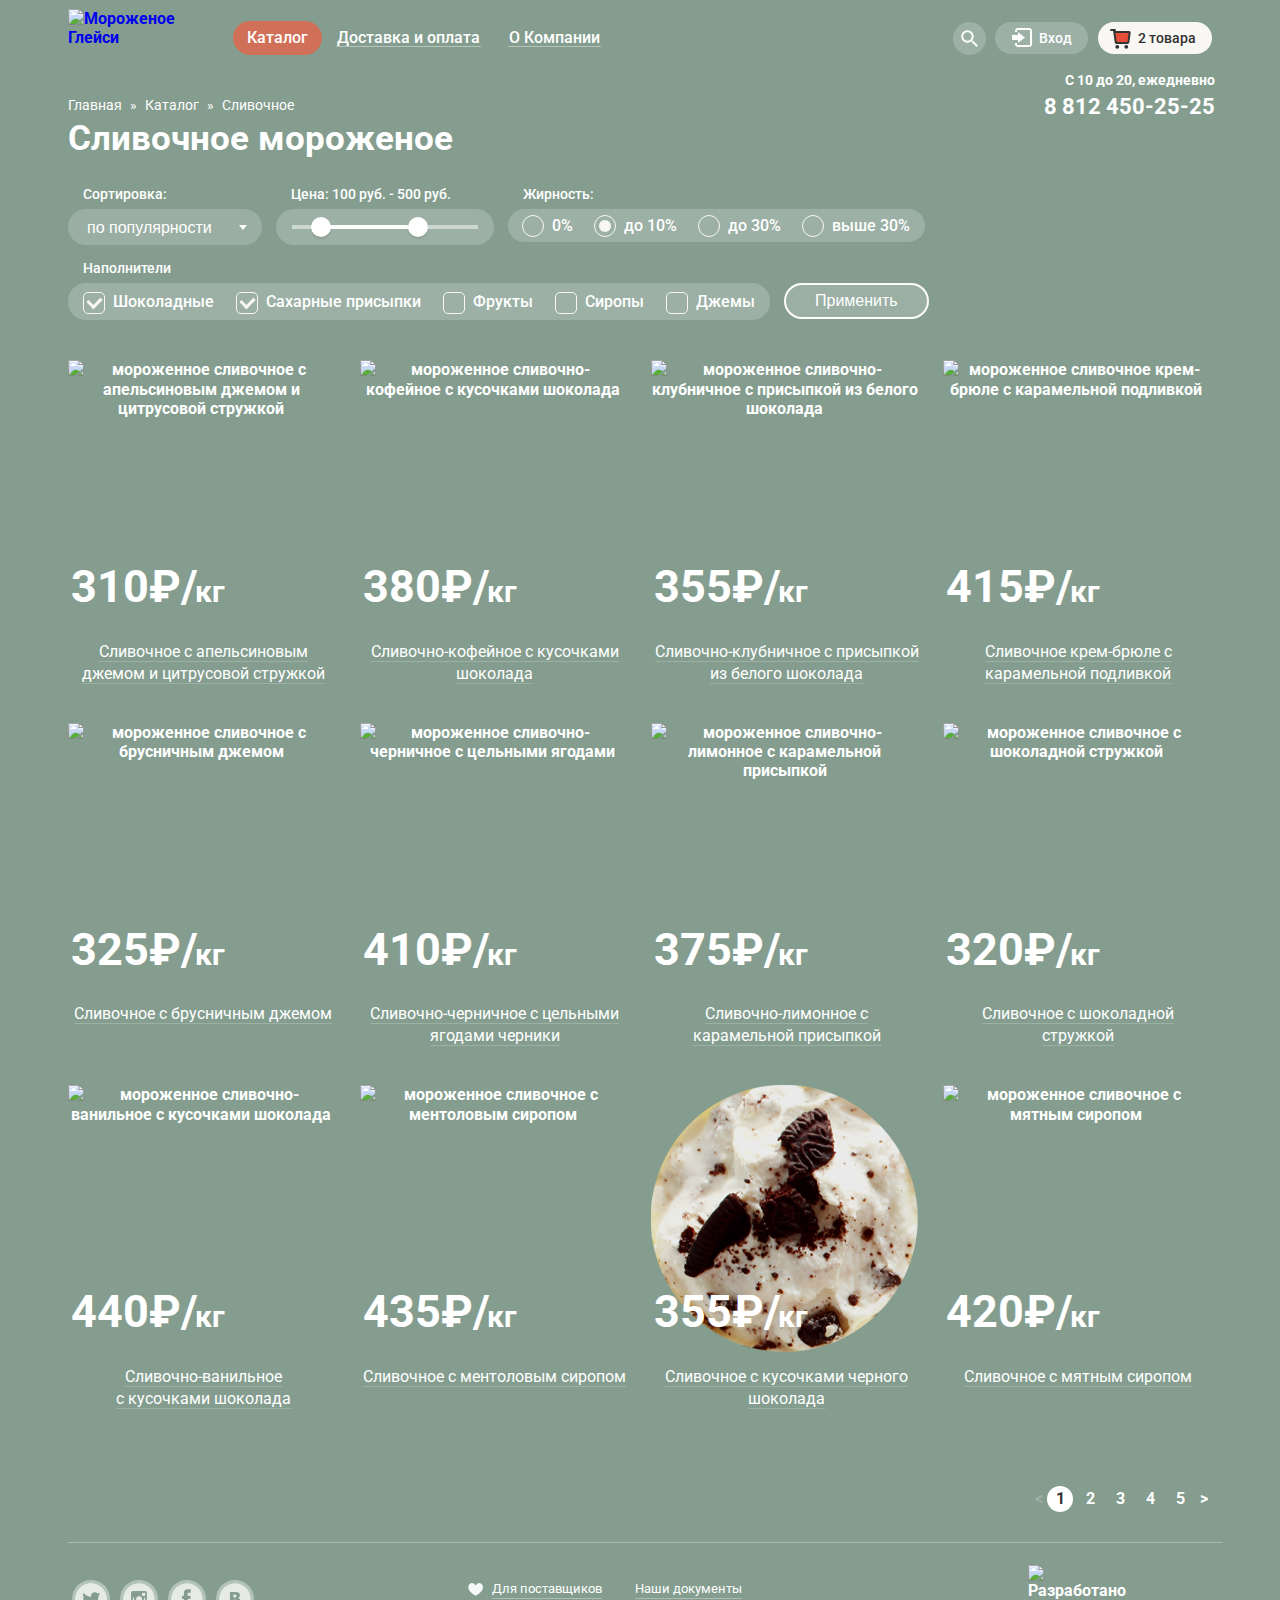
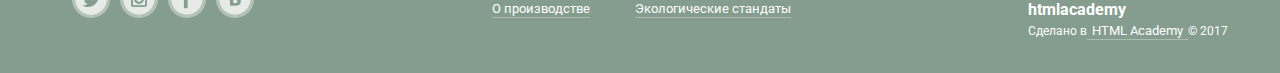
==== commit fccea4dc: "починила нормалайз" ====
--- a/catalog.html
+++ b/catalog.html
@@ -13,7 +13,7 @@
 			<header class="main-header ">
 				<div class="container clearfix">
 					<div class="left-column">
-						<img class="logo" src="img/logo.png" alt="Мороженое Глейси" width="154" height="64">
+						<a href="index.html"><img class="logo" src="img/logo.png" alt="Мороженое Глейси" width="154" height="64"></a>
 						<nav class="main-navigation">
 							<ul class="main-nav-menu">
 								<li>
@@ -23,7 +23,7 @@
 											<a  class="bdr" href="">Новинки</a>
 										</li>
 										<li class="sub-menu-item">
-											<a href="catalog.html">Сливочное</a>
+											<a  class="catalog-active-link" href="#">Сливочное</a>
 										</li>
 										<li class="sub-menu-item">
 											<a href="">Щербеты</a>
@@ -130,7 +130,7 @@
 							<span>&raquo;</span>
 						</li>
 						<li>
-							<a>Сливочное</a>
+							Сливочное
 						</li>
 					</ul>
 				</div>
@@ -175,7 +175,7 @@
 								<div class="block-fat-filter">
 									<input type="radio" name="fat" value="no-fat" id="0">
 									<label for="0">0%</label>
-									<input type="radio" name="fat" value="ten-fat" id="10">
+									<input type="radio" name="fat" value="ten-fat" id="10" checked>
 									<label for="10">до 10%</label>
 									<input type="radio" name="fat" value="thirty-fat" id="30"> 
 									<label for="30">до 30%</label>
@@ -215,7 +215,6 @@
 							<span class="catalog-price">310₽/
 								<span>кг</span>
 							</span>	
-						
 						<a class="catalog-title">Сливочное с апельсиновым джемом и цитрусовой стружкой</a>
 						<div class="additional">
 							<a class="btn catalog-btn" href="">Быстрый просмотр</a>
@@ -276,7 +275,7 @@
 							<span class="catalog-price">410₽/
 								<span>кг</span>
 							</span>	
-						<a class="catalog-title">Сливочно-черничное с цельными ягодами</a>
+						<a class="catalog-title">Сливочно-черничное с цельными ягодами черники</a>
 						<div class="additional">
 							<a class="btn catalog-btn" href="">Быстрый просмотр</a>
 						</div>
@@ -383,8 +382,8 @@
 						</ul>
 					</div>
 				</div>
-	<!-- Футер -->
-			<footer class="main-footer clearfix">
+		</div>
+		<footer class="main-footer clearfix">
 				<div class="content-wrapper clearfix">
 					<div class="footer-social">
 						<a class="social-btn social-btn-tv" href="#"></a>
@@ -415,7 +414,6 @@
 	          			<span>Сделано в<a class="" href="https://htmlacademy.ru"> HTML Academy </a>&#169; 2017</span>
 	        		</div>
 				</div>
-			</footer>
-		</div>
+		</footer>
 	</body>
 </html>--- a/css/style.css
+++ b/css/style.css
@@ -305,7 +305,7 @@
   left: 0;
   display: inline-block;
   vertical-align: middle;
-  width: 267px;
+  width: 272px;
   float: right;
   text-align: right;
 }
@@ -676,7 +676,7 @@
   line-height: 13px;
   font-weight: 700;
   color: #ffffff;
-  bottom: 70px;
+  top: 220px;
   left: 3px;
 }
 
@@ -795,8 +795,8 @@
 
 .item .btn{
   position: relative;
-  padding: 5px 24px;
-  font-size: 15px;
+  padding: 12px 16px;
+  font-size: 18px;
   line-height: 24px;
   right: 0;
   bottom: 0;
@@ -1354,6 +1354,7 @@
   position: absolute;
   top: 15px;
   right: 15px;
+  z-index: 1;
   width: 18px;
   height: 18px;
   font-size: 0;
@@ -1891,7 +1892,7 @@
 .block-fillers{
   background-color: rgba(255,255,255,0.2);
   border-radius: 18px;
-  padding: 7px 15px;
+  padding: 9px 15px;
 }
 
 .block-fillers input[type="checkbox"]{
@@ -1958,6 +1959,7 @@
   color: #ffffff;
   text-decoration: none;
   text-shadow: none;
+  line-height: 18px;
   border: none;
   background-color: rgba(251,252,251,0.2);
   border-radius: 18px ;
@@ -1976,7 +1978,8 @@
 }
 
 .page-nav{
-  margin-top: 84px;
+  margin-top: 90px;
+  margin-right: -11px;
   padding-bottom: 30px;
   border-bottom: 1px solid rgba(255,255,255,0.3);
 }
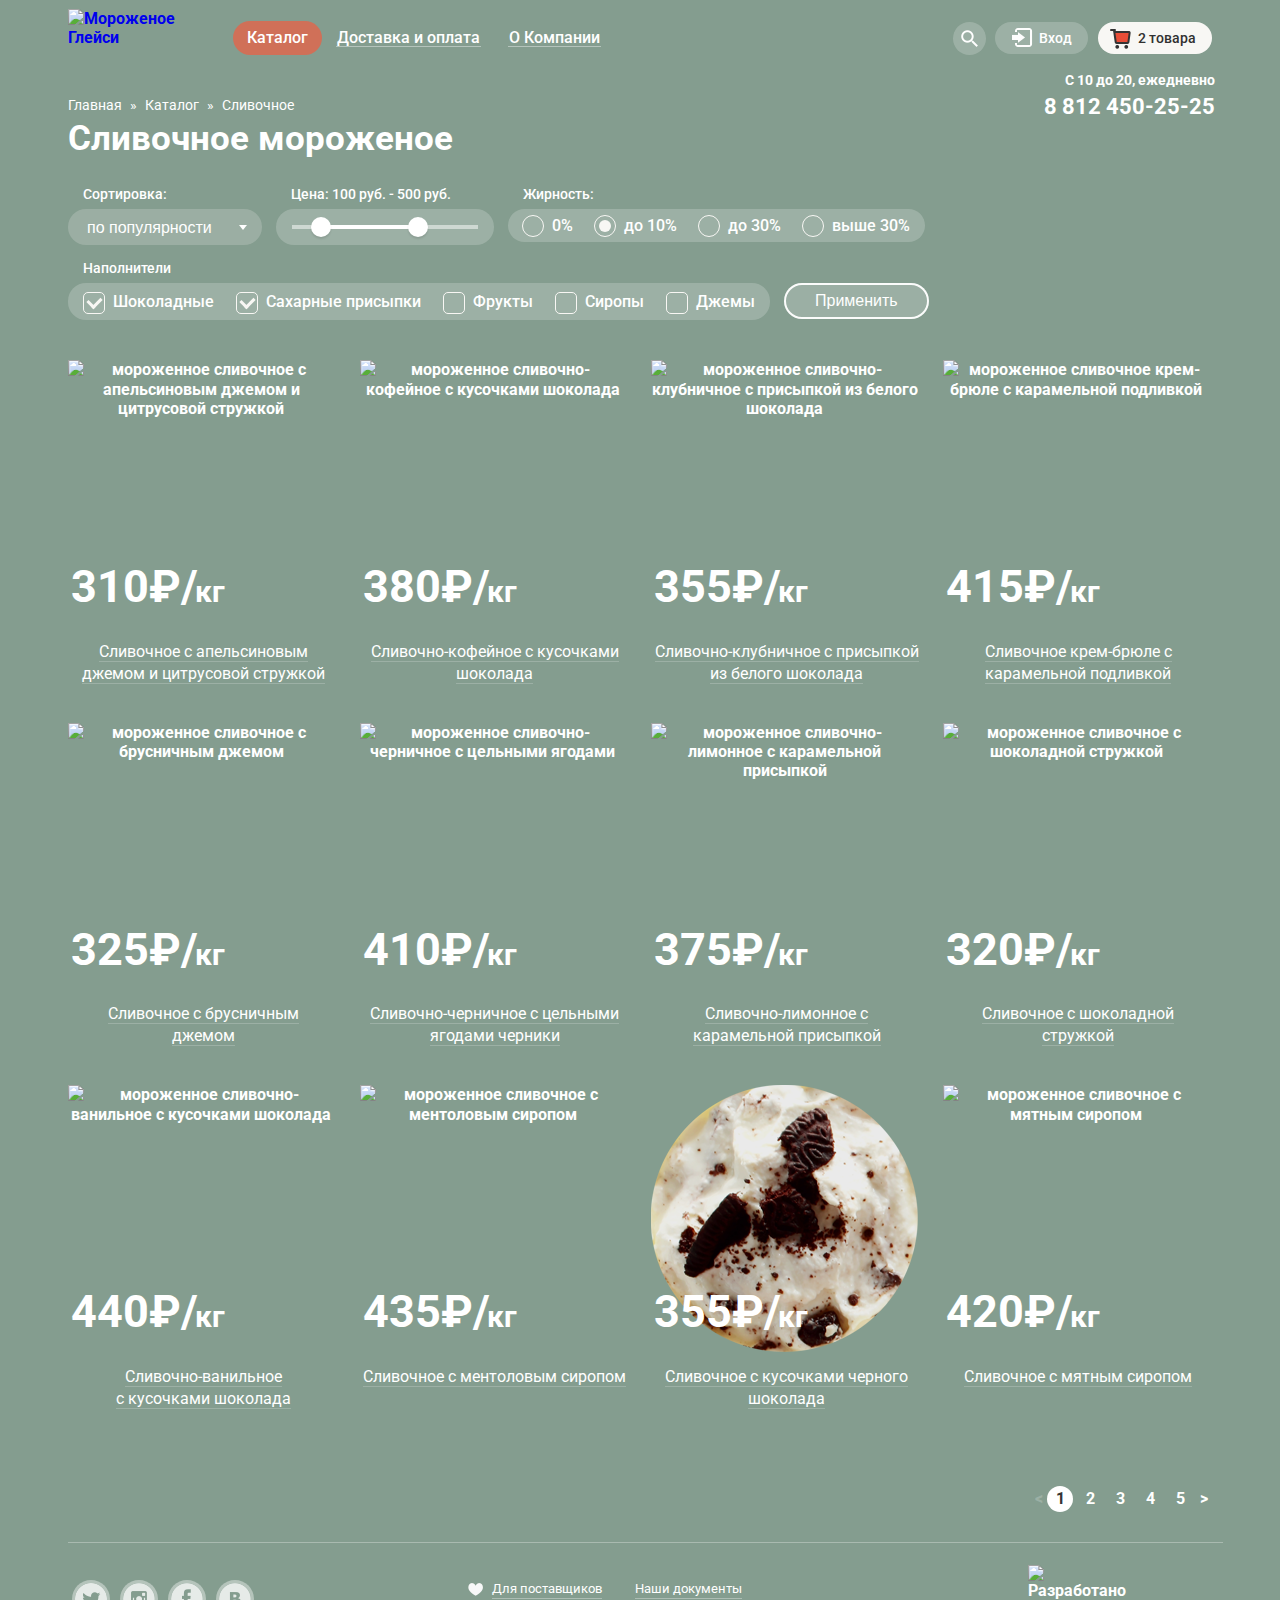
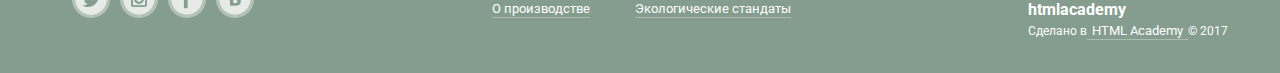
==== commit f1e4abc3: "поправила цвет ссылки активного меню каталога" ====
--- a/catalog.html
+++ b/catalog.html
@@ -4,8 +4,8 @@
 	<title>Каталог</title>
 		<meta charset="utf-8">
 		<link href="https://fonts.googleapis.com/css?family=Roboto:400,500,700&amp;subset=cyrillic" rel="stylesheet">
-		<link rel="stylesheet" type="text/css" href="css/normalize.css">
-		<link rel="stylesheet" type="text/css" href="css/style.css">
+		<link type="text/css" href="css/normalize.css" rel="stylesheet">
+		<link type="text/css" href="css/style.css" rel="stylesheet">
 	</head>
 	<body>
 <!-- Шапка сайта -->
@@ -13,26 +13,26 @@
 			<header class="main-header ">
 				<div class="container clearfix">
 					<div class="left-column">
-						<a href="index.html"><img class="logo" src="img/logo.png" alt="Мороженое Глейси" width="154" height="64"></a>
+						<a href="index.html"><img class="logo" src="img/logo.png" alt="Мороженое Глейси" height="64" width="154"></a>
 						<nav class="main-navigation">
 							<ul class="main-nav-menu">
 								<li>
 									<a class="main-nav-top link-active" href="#">Каталог</a>
 									<ul class="sub-menu">
 										<li class="sub-menu-item">
-											<a  class="bdr" href="">Новинки</a>
+											<a class="bdr" href="#">Новинки</a>
 										</li>
 										<li class="sub-menu-item">
-											<a  class="catalog-active-link" href="#">Сливочное</a>
+											<a class="catalog-active-link" href="#">Сливочное</a>
 										</li>
 										<li class="sub-menu-item">
-											<a href="">Щербеты</a>
+											<a href="#">Щербеты</a>
 										</li>
 										<li class="sub-menu-item">
-											<a href="">Фруктовый лед</a>
+											<a href="#">Фруктовый лед</a>
 										</li>
 										<li class="sub-menu-item">
-											<a href="">Мелорин</a>
+											<a href="#">Мелорин</a>
 										</li>
 									</ul>
 								</li>
@@ -44,11 +44,11 @@
 					<div class="right-column">
 						<div class="header-search">
 							<div class="icon-search">
-								<a class="header-link" href=""></a>
+								<a class="header-link" href="#"></a>
 							</div>
 							<div class="header-search-form">
-								<form  class="block-header-search-form" action="#" method="post">
-									<input id="search-block" type="text" name="search" placeholder="Что ищем?">
+								<form class="block-header-search-form" action="#" method="post">
+									<input id="search-block" name="search" type="text" placeholder="Что ищем?">
 									<label for="search-block"></label>
 								</form>
 							</div>
@@ -56,17 +56,17 @@
 						<div class="user-block">
 							<a class="header-link" href="#">Вход</a>
 							<div class="login-block-form">
-								<form  class="user-block-form" action="#" method="post">
-									<input id="email" type="email" name="email" placeholder="Электронная почта">
-									<input id="password" type="password" name="password" placeholder="Пароль">
+								<form class="user-block-form" action="#" method="post">
+									<input id="email" name="email" type="email" placeholder="Электронная почта">
+									<input id="password" name="password" type="password" placeholder="Пароль">
 									<label for="email"></label>
 									<label for="password"></label>
 									<div class="enter">
-										<input class="btn" type="submit" name="Войти" value="Войти">
+										<input class="btn" name="Войти" type="submit" value="Войти">
 									</div>
 									<div class="links">
 										<a class="forgot-password" href="#">Забыли пароль?</a>
-										<a class="new-registration" href="">Новая регистрация</a>
+										<a class="new-registration" href="#">Новая регистрация</a>
 									</div>
 								</form>
 							</div>
@@ -106,7 +106,7 @@
 								</table>
 								<div class="total">Итого: 750 руб.</div>
 								<div class="checkout">
-									<a class="btn btn-checkout" href="">Оформить заказ</a>
+									<a class="btn btn-checkout" href="#">Оформить заказ</a>
 								</div>
 							</div>
 						</div>
@@ -173,13 +173,13 @@
 							<div class="fat-filter">
 								<h4>Жирность:</h4>
 								<div class="block-fat-filter">
-									<input type="radio" name="fat" value="no-fat" id="0">
+									<input id="0" name="fat" type="radio" value="no-fat">
 									<label for="0">0%</label>
-									<input type="radio" name="fat" value="ten-fat" id="10" checked>
+									<input id="10" name="fat" type="radio" value="ten-fat" checked>
 									<label for="10">до 10%</label>
-									<input type="radio" name="fat" value="thirty-fat" id="30"> 
+									<input id="30" name="fat" type="radio" value="thirty-fat"> 
 									<label for="30">до 30%</label>
-									<input type="radio" name="fat" value="thirty-more" id="31">
+									<input id="31" name="fat" type="radio" value="thirty-more">
 									<label for="31">выше 30%</label>
 								</div>
 							</div>
@@ -188,15 +188,15 @@
 							<div class="fillers-filters">
 								<h4>Наполнители</h4>
 								<div class="block-fillers">	
-									<input id="chocolate" type="checkbox" name="fillers" value="chocolate" checked>
+									<input id="chocolate" name="fillers" type="checkbox" value="chocolate" checked>
 									<label for="chocolate">Шоколадные</label>
-									<input id="sugar" type="checkbox" name="fillers" value="sugar-powder" checked>
+									<input id="sugar" name="fillers" type="checkbox" value="sugar-powder" checked>
 									<label for="sugar">Сахарные присыпки</label>
-									<input id="fruit" type="checkbox" name="fillers" value="fruit">
+									<input id="fruit" name="fillers" type="checkbox" value="fruit">
 									<label for="fruit">Фрукты</label>
-									<input id="syrups" type="checkbox" name="fillers" value="syrups">
+									<input id="syrups" name="fillers" type="checkbox" value="syrups">
 									<label for="syrups">Сиропы</label>
-									<input id="jams" type="checkbox" name="fillers" value="jams">
+									<input id="jams" name="fillers" type="checkbox" value="jams">
 									<label for="jams">Джемы</label>
 								</div>
 							</div>
@@ -210,103 +210,104 @@
 				<section class="catalog">
 					<article class="item">
 						<figure class="item-hit">
-							<img src="img/ice-cream-item1.png" width="267" height="267" alt="мороженное сливочное с апельсиновым джемом и цитрусовой стружкой">
+							<img src="img/ice-cream-item1.png" alt="мороженное сливочное с апельсиновым джемом и цитрусовой стружкой" height="267" width="267">
 						</figure>
 							<span class="catalog-price">310₽/
 								<span>кг</span>
 							</span>	
 						<a class="catalog-title">Сливочное с апельсиновым джемом и цитрусовой стружкой</a>
 						<div class="additional">
-							<a class="btn catalog-btn" href="">Быстрый просмотр</a>
-						</div>
-					</article>
-					<article class="item">
-						<figure class="item-hit">
-							<img src="img/ice-cream-item2.png" width="267" height="267" alt="мороженное сливочно-кофейное с кусочками шоколада">
+							<a class="btn catalog-btn" href="#">Быстрый просмотр</a>
+						</div>
+					</article>
+					<article class="item">
+						<figure class="item-hit">
+							<img src="img/ice-cream-item2.png" alt="мороженное сливочно-кофейное с кусочками шоколада" height="267" width="267">
 						</figure>
 							<span class="catalog-price">380₽/
 								<span>кг</span>
 							</span>	
 						<a class="catalog-title">Сливочно-кофейное с кусочками шоколада</a>
 						<div class="additional">
-							<a class="btn catalog-btn" href="">Быстрый просмотр</a>
-						</div>
-					</article>
-					<article class="item">
-						<figure class="item-hit">
-							<img src="img/ice-cream-item3.png" width="267" height="267" alt="мороженное сливочно-клубничное с присыпкой из белого шоколада">
+							<a class="btn catalog-btn" href="#">Быстрый просмотр</a>
+						</div>
+					</article>
+					<article class="item">
+						<figure class="item-hit">
+							<img src="img/ice-cream-item3.png" alt="мороженное сливочно-клубничное с присыпкой из белого шоколада" height="267" width="267">
 						</figure>
 							<span class="catalog-price">355₽/
 								<span>кг</span>
 							</span>	
 						<a class="catalog-title">Сливочно-клубничное с присыпкой из белого шоколада</a>
 						<div class="additional">
-							<a class="btn catalog-btn" href="">Быстрый просмотр</a>
-						</div>
-					</article>
-					<article class="item">
-						<figure class="item-hit">
-							<img src="img/ice-cream-item4.png" width="267" height="267" alt="мороженное сливочное крем-брюле с карамельной подливкой ">
+							<a class="btn catalog-btn" href="#">Быстрый просмотр</a>
+						</div>
+					</article>
+					<article class="item">
+						<figure class="item-hit">
+							<img src="img/ice-cream-item4.png" alt="мороженное сливочное крем-брюле с карамельной подливкой " height="267" width="267">
 						</figure>
 							<span class="catalog-price">415₽/
 								<span>кг</span>
 							</span>	
 						<a class="catalog-title">Сливочное крем-брюле с карамельной подливкой</a>
 						<div class="additional">
-							<a class="btn catalog-btn" href="">Быстрый просмотр</a>
-						</div>
-					</article>
-					<article class="item">
-						<figure class="item-hit">
-							<img src="img/ice-brysnika.png" width="267" height="267" alt="мороженное сливочное с брусничным джемом">
+							<a class="btn catalog-btn" href="#">Быстрый просмотр</a>
+						</div>
+					</article>
+					<article class="item">
+						<figure class="item-hit">
+							<img src="img/ice-brysnika.png" alt="мороженное сливочное с брусничным джемом" height="267" width="267">
 						</figure>
 							<span class="catalog-price">325₽/
 								<span>кг</span>
 							</span>	
-						<a class="catalog-title">Сливочное с брусничным джемом</a>
-						<div class="additional">
-							<a class="btn catalog-btn" href="">Быстрый просмотр</a>
-						</div>
-					</article>
-					<article class="item">
-						<figure class="item-hit">
-							<img src="img/ice-chernika.png" width="267" height="267" alt="мороженное сливочно-черничное с цельными ягодами">
+						<a class="catalog-title">Сливочное с брусничным <br>
+						джемом</a>
+						<div class="additional">
+							<a class="btn catalog-btn" href="#">Быстрый просмотр</a>
+						</div>
+					</article>
+					<article class="item">
+						<figure class="item-hit">
+							<img src="img/ice-chernika.png" alt="мороженное сливочно-черничное с цельными ягодами" height="267" width="267">
 						</figure>
 							<span class="catalog-price">410₽/
 								<span>кг</span>
 							</span>	
 						<a class="catalog-title">Сливочно-черничное с цельными ягодами черники</a>
 						<div class="additional">
-							<a class="btn catalog-btn" href="">Быстрый просмотр</a>
-						</div>
-					</article>
-					<article class="item">
-						<figure class="item-hit">
-							<img src="img/ice-lemon.png" width="267" height="267" alt="мороженное сливочно-лимонное с карамельной присыпкой">
+							<a class="btn catalog-btn" href="#">Быстрый просмотр</a>
+						</div>
+					</article>
+					<article class="item">
+						<figure class="item-hit">
+							<img src="img/ice-lemon.png" alt="мороженное сливочно-лимонное с карамельной присыпкой" height="267" width="267">
 						</figure>
 							<span class="catalog-price">375₽/
 								<span>кг</span>
 							</span>		
 						<a class="catalog-title">Сливочно-лимонное с карамельной присыпкой</a>
 						<div class="additional">
-							<a class="btn catalog-btn" href="">Быстрый просмотр</a>
-						</div>
-					</article>
-					<article class="item">
-						<figure class="item-hit">
-							<img src="img/ice-сhocalate.png" width="267" height="267" alt="мороженное сливочное с шоколадной стружкой">
+							<a class="btn catalog-btn" href="#">Быстрый просмотр</a>
+						</div>
+					</article>
+					<article class="item">
+						<figure class="item-hit">
+							<img src="img/ice-сhocalate.png" alt="мороженное сливочное с шоколадной стружкой" height="267" width="267">
 						</figure>
 						<span class="catalog-price">320₽/
 							<span>кг</span>
 						</span>	
 						<a class="catalog-title">Сливочное с шоколадной стружкой</a>
 						<div class="additional">
-							<a class="btn catalog-btn" href="">Быстрый просмотр</a>
-						</div>
-					</article>
-					<article class="item">
-						<figure class="item-hit">
-							<img src="img/ice-vanilla.png" width="267" height="267" alt="мороженное сливочно-ванильное с кусочками шоколада">
+							<a class="btn catalog-btn" href="#">Быстрый просмотр</a>
+						</div>
+					</article>
+					<article class="item">
+						<figure class="item-hit">
+							<img src="img/ice-vanilla.png" alt="мороженное сливочно-ванильное с кусочками шоколада" height="267" width="267">
 						</figure>
 						<span class="catalog-price">440₽/
 							<span>кг</span>
@@ -314,43 +315,43 @@
 						<a class="catalog-title">Сливочно-ванильное<br> с кусочками 
 						шоколада</a>
 						<div class="additional">
-							<a class="btn catalog-btn" href="">Быстрый просмотр</a>
-						</div>
-					</article>
-					<article class="item">
-						<figure class="item-hit">
-							<img src="img/mentol.png" width="267" height="267" alt="мороженное сливочное с ментоловым сиропом">
+							<a class="btn catalog-btn" href="#">Быстрый просмотр</a>
+						</div>
+					</article>
+					<article class="item">
+						<figure class="item-hit">
+							<img src="img/mentol.png" alt="мороженное сливочное с ментоловым сиропом" height="267" width="267">
 						</figure>
 						<span class="catalog-price">435₽/
 							<span>кг</span>
 						</span>	
 						<a class="catalog-title">Сливочное с ментоловым сиропом</a>
 						<div class="additional">
-							<a class="btn catalog-btn" href="">Быстрый просмотр</a>
-						</div>
-					</article>
-					<article class="item">
-						<figure class="item-hit">
-							<img src="img/black-сhocolate.png" width="267" height="267" alt="мороженнео сливочное с кусочками черного шоколада">
+							<a class="btn catalog-btn" href="#">Быстрый просмотр</a>
+						</div>
+					</article>
+					<article class="item">
+						<figure class="item-hit">
+							<img src="img/black-сhocolate.png" alt="мороженнео сливочное с кусочками черного шоколада" height="267" width="267">
 						</figure>
 						<span class="catalog-price">355₽/
 							<span>кг</span>
 						</span>		
 						<a class="catalog-title">Сливочное с кусочками черного шоколада</a>
 						<div class="additional">
-							<a class="btn catalog-btn" href="">Быстрый просмотр</a>
-						</div>
-					</article>
-					<article class="item">
-						<figure class="item-hit">
-							<img src="img/mint.png" width="267" height="267" alt="мороженное сливочное с мятным сиропом">
+							<a class="btn catalog-btn" href="#">Быстрый просмотр</a>
+						</div>
+					</article>
+					<article class="item">
+						<figure class="item-hit">
+							<img src="img/mint.png" alt="мороженное сливочное с мятным сиропом" height="267" width="267">
 						</figure>
 						<span class="catalog-price">420₽/
 							<span>кг</span>
 						</span>	
 						<a class="catalog-title">Сливочное с мятным сиропом</a>
 						<div class="additional">
-							<a class="btn catalog-btn" href="">Быстрый просмотр</a>
+							<a class="btn catalog-btn" href="#">Быстрый просмотр</a>
 						</div>
 					</article>
 				</section>
@@ -410,10 +411,11 @@
 						</div>
 					</div>
 					<div class="footer-copyright">
-	          			<img src="img/html-academy.png" alt="Разработано htmlacademy" width="108" height="38">
-	          			<span>Сделано в<a class="" href="https://htmlacademy.ru"> HTML Academy </a>&#169; 2017</span>
+	          			<img src="img/html-academy.png" alt="Разработано htmlacademy" height="38" width="108">
+	          			<span>Сделано в<a class href="https://htmlacademy.ru"> HTML Academy </a>&#169; 2017</span>
 	        		</div>
 				</div>
 		</footer>
 	</body>
-</html>+</html>
+		
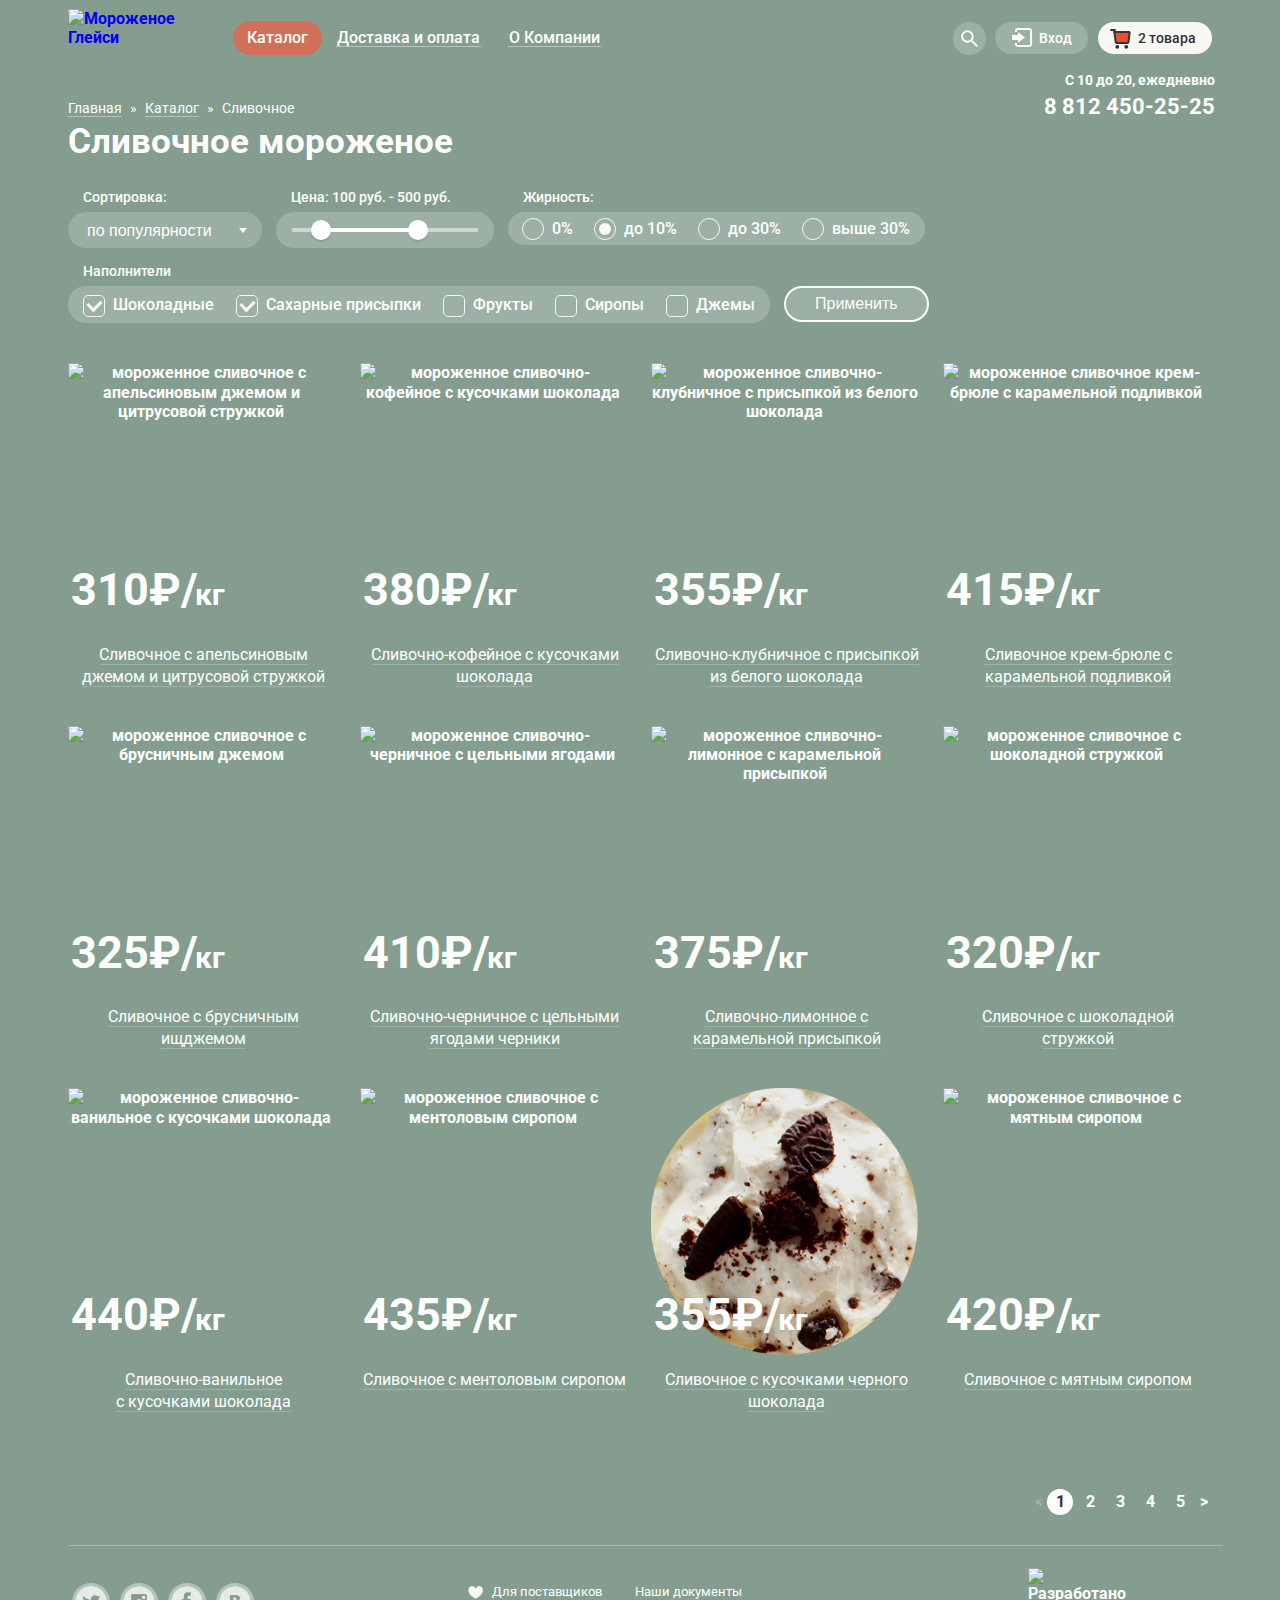
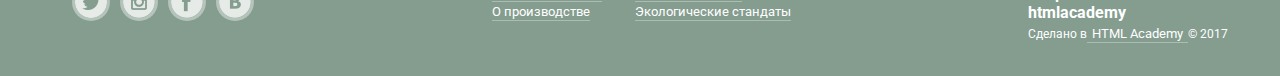
==== commit 74d3250e: "Автоформатирование" ====
--- a/catalog.html
+++ b/catalog.html
@@ -1,421 +1,421 @@
 <!DOCTYPE html>
 <html lang="ru">
-	<head>
+<head>
 	<title>Каталог</title>
-		<meta charset="utf-8">
-		<link href="https://fonts.googleapis.com/css?family=Roboto:400,500,700&amp;subset=cyrillic" rel="stylesheet">
-		<link type="text/css" href="css/normalize.css" rel="stylesheet">
-		<link type="text/css" href="css/style.css" rel="stylesheet">
-	</head>
-	<body>
+	<meta charset="utf-8">
+	<link href="https://fonts.googleapis.com/css?family=Roboto:400,500,700&amp;subset=cyrillic" rel="stylesheet">
+	<link type="text/css" href="css/normalize.css" rel="stylesheet">
+	<link type="text/css" href="css/style.css" rel="stylesheet">
+</head>
+<body>
 <!-- Шапка сайта -->
-		<div class="content-wrapper">
-			<header class="main-header ">
-				<div class="container clearfix">
-					<div class="left-column">
-						<a href="index.html"><img class="logo" src="img/logo.png" alt="Мороженое Глейси" height="64" width="154"></a>
-						<nav class="main-navigation">
-							<ul class="main-nav-menu">
-								<li>
-									<a class="main-nav-top link-active" href="#">Каталог</a>
-									<ul class="sub-menu">
-										<li class="sub-menu-item">
-											<a class="bdr" href="#">Новинки</a>
-										</li>
-										<li class="sub-menu-item">
-											<a class="catalog-active-link" href="#">Сливочное</a>
-										</li>
-										<li class="sub-menu-item">
-											<a href="#">Щербеты</a>
-										</li>
-										<li class="sub-menu-item">
-											<a href="#">Фруктовый лед</a>
-										</li>
-										<li class="sub-menu-item">
-											<a href="#">Мелорин</a>
-										</li>
-									</ul>
+<div class="content-wrapper">
+	<header class="main-header ">
+		<div class="container clearfix">
+			<div class="left-column">
+				<a href="index.html"><img class="logo" src="img/logo.png" alt="Мороженое Глейси" height="64" width="154"></a>
+				<nav class="main-navigation">
+					<ul class="main-nav-menu">
+						<li>
+							<a class="main-nav-top link-active" href="#">Каталог</a>
+							<ul class="sub-menu">
+								<li class="sub-menu-item">
+									<a class="bdr" href="#">Новинки</a>
 								</li>
-								<li><a class="main-nav-top" href="#">Доставка и оплата</a></li>
-								<li><a class="main-nav-top" href="#">О Компании</a></li>
+								<li class="sub-menu-item">
+									<a class="catalog-active-link" href="#">Сливочное</a>
+								</li>
+								<li class="sub-menu-item">
+									<a href="#">Щербеты</a>
+								</li>
+								<li class="sub-menu-item">
+									<a href="#">Фруктовый лед</a>
+								</li>
+								<li class="sub-menu-item">
+									<a href="#">Мелорин</a>
+								</li>
 							</ul>
-						</nav>
-					</div>
-					<div class="right-column">
-						<div class="header-search">
-							<div class="icon-search">
-								<a class="header-link" href="#"></a>
+						</li>
+						<li><a class="main-nav-top" href="#">Доставка и оплата</a></li>
+						<li><a class="main-nav-top" href="#">О Компании</a></li>
+					</ul>
+				</nav>
+			</div>
+			<div class="right-column">
+				<div class="header-search">
+					<div class="icon-search">
+						<a class="header-link" href="#"></a>
+					</div>
+					<div class="header-search-form">
+						<form class="block-header-search-form" action="#" method="post">
+							<input id="search-block" name="search" type="text" placeholder="Что ищем?">
+							<label for="search-block"></label>
+						</form>
+					</div>
+				</div>
+				<div class="user-block">
+					<a class="header-link" href="#">Вход</a>
+					<div class="login-block-form">
+						<form class="user-block-form" action="#" method="post">
+							<input id="email" name="email" type="email" placeholder="Электронная почта">
+							<input id="password" name="password" type="password" placeholder="Пароль">
+							<label for="email"></label>
+							<label for="password"></label>
+							<div class="enter">
+								<input class="btn" name="Войти" type="submit" value="Войти">
 							</div>
-							<div class="header-search-form">
-								<form class="block-header-search-form" action="#" method="post">
-									<input id="search-block" name="search" type="text" placeholder="Что ищем?">
-									<label for="search-block"></label>
-								</form>
+							<div class="links">
+								<a class="forgot-password" href="#">Забыли пароль?</a>
+								<a class="new-registration" href="#">Новая регистрация</a>
 							</div>
+						</form>
+					</div>
+				</div>
+				<div class="header-backet">
+					<a class="header-link-full" href="#">2 товара</a>
+					<div class="form-backet">
+						<table class="form-table">
+							<tbody>
+							<tr>
+								<td>
+									<div class="btn-delete close-backet"></div>
+								</td>
+								<td class="images-prew1">
+								</td>
+								<td>Пломбир с апельсиновым джемом</td>
+								<td>
+									1,5кг
+									<span> &times; 200руб.</span>
+								</td>
+								<td>300руб.</td>
+							</tr>
+							<tr>
+								<td>
+									<div class="btn-delete close-backet"></div>
+								</td>
+								<td class="images-prew2">
+								</td>
+								<td>Клубничный пломбир с присыпкой из белого шоколада</td>
+								<td>
+									1,5кг
+									<span>&times; 300руб</span>
+								</td>
+								<td>450руб.</td>
+							</tr>
+							</tbody>
+						</table>
+						<div class="total">Итого: 750 руб.</div>
+						<div class="checkout">
+							<a class="btn btn-checkout" href="#">Оформить заказ</a>
 						</div>
-						<div class="user-block">
-							<a class="header-link" href="#">Вход</a>
-							<div class="login-block-form">
-								<form class="user-block-form" action="#" method="post">
-									<input id="email" name="email" type="email" placeholder="Электронная почта">
-									<input id="password" name="password" type="password" placeholder="Пароль">
-									<label for="email"></label>
-									<label for="password"></label>
-									<div class="enter">
-										<input class="btn" name="Войти" type="submit" value="Войти">
-									</div>
-									<div class="links">
-										<a class="forgot-password" href="#">Забыли пароль?</a>
-										<a class="new-registration" href="#">Новая регистрация</a>
-									</div>
-								</form>
-							</div>
+					</div>
+				</div>
+				<div class="header-contact">
+					<p>C 10 до 20, ежедневно</p>
+					<p>8 812 450-25-25</p>
+				</div>
+			</div>
+		</div>
+	</header>
+	<!-- Крошки -->
+	<div class="block-breadcrumbs">
+
+		<ul class="breadcrumbs">
+			<li>
+				<a href="index.html">Главная</a>
+				<span>&raquo;</span>
+			</li>
+			<li>
+				<a href="#">Каталог</a>
+				<span>&raquo;</span>
+			</li>
+			<li>
+				Сливочное
+			</li>
+		</ul>
+	</div>
+
+	<!-- Фильтр -->
+	<div class="container-filter clearfix">
+		<h1>Сливочное мороженое</h1>
+		<form class="filter" action="https://echo.htmlacademy.ru" method="get">
+			<div class="filter-top clearfix">
+				<div class="sorting-filter">
+					<h4 >Сортировка:</h4>
+					<div class="popularity">
+						<select class="popular">
+							<option>по популярности</option>
+							<option>по убыванию</option>
+							<option>по возрастанию</option>
+							<option>со скидкой</option>
+							<option>По жирности</option>
+						</select>
+					</div>
+				</div>
+				<div class="priсe-filter">
+					<div class="price-control">
+						<h4>
+							Цена:
+							<span>100</span>
+							руб. -
+							<span>500</span>
+							руб.
+						</h4>
+					</div>
+					<div class="range-controls">
+						<div class="scale">
+							<div class="bar"></div>
 						</div>
-						<div class="header-backet">
-							<a class="header-link-full" href="#">2 товара</a>
-							<div class="form-backet">
-								<table class="form-table">
-									<tbody>
-										<tr>
-											<td>
-												<div class="btn-delete close-backet"></div>
-											</td>
-											<td class="images-prew1">
-											</td>
-											<td>Пломбир с апельсиновым джемом</td>
-											<td>
-												1,5кг
-												<span> &times; 200руб.</span>
-											</td>
-											<td>300руб.</td>
-										</tr>
-										<tr>
-											<td>
-												<div class="btn-delete close-backet"></div>
-											</td>
-											<td class="images-prew2">
-											</td>
-											<td>Клубничный пломбир с присыпкой из белого шоколада</td>
-											<td>
-												1,5кг
-												<span>&times; 300руб</span>
-											</td>
-											<td>450руб.</td>
-										</tr>
-									</tbody>	
-								</table>
-								<div class="total">Итого: 750 руб.</div>
-								<div class="checkout">
-									<a class="btn btn-checkout" href="#">Оформить заказ</a>
-								</div>
-							</div>
-						</div>
-						<div class="header-contact">
-							<p>C 10 до 20, ежедневно</p>
-							<p>8 812 450-25-25</p>
-						</div>
-					</div>
-				</div>
-			</header>
-	<!-- Крошки -->
-				<div class="block-breadcrumbs">
-					
-					<ul class="breadcrumbs">
-						<li>
-							<a href="index.html">Главная</a>
-							<span>&raquo;</span>
-						</li>
-						<li>
-							<a href="#">Каталог</a>
-							<span>&raquo;</span>
-						</li>
-						<li>
-							Сливочное
-						</li>
-					</ul>
-				</div>
-				
-	<!-- Фильтр -->
-				<div class="container-filter clearfix">
-					<h1>Сливочное мороженое</h1>
-					<form class="filter" action="https://echo.htmlacademy.ru" method="get">
-						<div class="filter-top clearfix">
-							<div class="sorting-filter">
-								<h4 >Сортировка:</h4>
-								<div class="popularity">
-									<select class="popular">
-										<option>по популярности</option>
-										<option>Цена по убыванию</option>
-										<option>Цена по возрастанию</option>
-										<option>Цена со скидкой</option>
-										<option>По жирности</option>
-									</select>
-								</div>
-							</div>
-							<div class="priсe-filter">
-								<div class="price-control">
-									<h4>
-										Цена:
-										<span>100</span>
-										руб. -
-										<span>500</span>
-										руб.
-									</h4>
-								</div>
-								<div class="range-controls">
-									<div class="scale">
-										<div class="bar"></div>
-									</div>
-									<div class="min-toggle toggle"></div>
-									<div class="max-toggle toggle"></div>
-								</div>
-							</div>
-							<div class="fat-filter">
-								<h4>Жирность:</h4>
-								<div class="block-fat-filter">
-									<input id="0" name="fat" type="radio" value="no-fat">
-									<label for="0">0%</label>
-									<input id="10" name="fat" type="radio" value="ten-fat" checked>
-									<label for="10">до 10%</label>
-									<input id="30" name="fat" type="radio" value="thirty-fat"> 
-									<label for="30">до 30%</label>
-									<input id="31" name="fat" type="radio" value="thirty-more">
-									<label for="31">выше 30%</label>
-								</div>
-							</div>
-						</div>
-						<div class="filter-bottom clearfix">
-							<div class="fillers-filters">
-								<h4>Наполнители</h4>
-								<div class="block-fillers">	
-									<input id="chocolate" name="fillers" type="checkbox" value="chocolate" checked>
-									<label for="chocolate">Шоколадные</label>
-									<input id="sugar" name="fillers" type="checkbox" value="sugar-powder" checked>
-									<label for="sugar">Сахарные присыпки</label>
-									<input id="fruit" name="fillers" type="checkbox" value="fruit">
-									<label for="fruit">Фрукты</label>
-									<input id="syrups" name="fillers" type="checkbox" value="syrups">
-									<label for="syrups">Сиропы</label>
-									<input id="jams" name="fillers" type="checkbox" value="jams">
-									<label for="jams">Джемы</label>
-								</div>
-							</div>
-							<div class="button">
-								<button class="btn-button" type="submit">Применить</button>
-							</div>
-						</div>	
-					</form>
-				</div>
+						<div class="min-toggle toggle"></div>
+						<div class="max-toggle toggle"></div>
+					</div>
+				</div>
+				<div class="fat-filter">
+					<h4>Жирность:</h4>
+					<div class="block-fat-filter">
+						<input id="0" name="fat" type="radio" value="no-fat">
+						<label for="0">0%</label>
+						<input id="10" name="fat" type="radio" value="ten-fat" checked>
+						<label for="10">до 10%</label>
+						<input id="30" name="fat" type="radio" value="thirty-fat">
+						<label for="30">до 30%</label>
+						<input id="31" name="fat" type="radio" value="thirty-more" >
+						<label for="31">выше 30%</label>
+					</div>
+				</div>
+			</div>
+			<div class="filter-bottom clearfix">
+				<div class="fillers-filters">
+					<h4>Наполнители</h4>
+					<div class="block-fillers">
+						<input id="chocolate" name="fillers" type="checkbox" value="chocolate" checked>
+						<label for="chocolate">Шоколадные</label>
+						<input id="sugar" name="fillers" type="checkbox" value="sugar-powder" checked>
+						<label for="sugar">Сахарные присыпки</label>
+						<input id="fruit" name="fillers" type="checkbox" value="fruit">
+						<label for="fruit">Фрукты</label>
+						<input id="syrups" name="fillers" type="checkbox" value="syrups">
+						<label for="syrups">Сиропы</label>
+						<input id="jams" name="fillers" type="checkbox" value="jams">
+						<label for="jams">Джемы</label>
+					</div>
+				</div>
+				<div class="button">
+					<button class="btn-button" type="submit">Применить</button>
+				</div>
+			</div>
+		</form>
+	</div>
 	<!-- Основное содержание -->
-				<section class="catalog">
-					<article class="item">
-						<figure class="item-hit">
-							<img src="img/ice-cream-item1.png" alt="мороженное сливочное с апельсиновым джемом и цитрусовой стружкой" height="267" width="267">
-						</figure>
-							<span class="catalog-price">310₽/
-								<span>кг</span>
-							</span>	
-						<a class="catalog-title">Сливочное с апельсиновым джемом и цитрусовой стружкой</a>
-						<div class="additional">
-							<a class="btn catalog-btn" href="#">Быстрый просмотр</a>
-						</div>
-					</article>
-					<article class="item">
-						<figure class="item-hit">
-							<img src="img/ice-cream-item2.png" alt="мороженное сливочно-кофейное с кусочками шоколада" height="267" width="267">
-						</figure>
-							<span class="catalog-price">380₽/
-								<span>кг</span>
-							</span>	
-						<a class="catalog-title">Сливочно-кофейное с кусочками шоколада</a>
-						<div class="additional">
-							<a class="btn catalog-btn" href="#">Быстрый просмотр</a>
-						</div>
-					</article>
-					<article class="item">
-						<figure class="item-hit">
-							<img src="img/ice-cream-item3.png" alt="мороженное сливочно-клубничное с присыпкой из белого шоколада" height="267" width="267">
-						</figure>
-							<span class="catalog-price">355₽/
-								<span>кг</span>
-							</span>	
-						<a class="catalog-title">Сливочно-клубничное с присыпкой из белого шоколада</a>
-						<div class="additional">
-							<a class="btn catalog-btn" href="#">Быстрый просмотр</a>
-						</div>
-					</article>
-					<article class="item">
-						<figure class="item-hit">
-							<img src="img/ice-cream-item4.png" alt="мороженное сливочное крем-брюле с карамельной подливкой " height="267" width="267">
-						</figure>
-							<span class="catalog-price">415₽/
-								<span>кг</span>
-							</span>	
-						<a class="catalog-title">Сливочное крем-брюле с карамельной подливкой</a>
-						<div class="additional">
-							<a class="btn catalog-btn" href="#">Быстрый просмотр</a>
-						</div>
-					</article>
-					<article class="item">
-						<figure class="item-hit">
-							<img src="img/ice-brysnika.png" alt="мороженное сливочное с брусничным джемом" height="267" width="267">
-						</figure>
-							<span class="catalog-price">325₽/
-								<span>кг</span>
-							</span>	
-						<a class="catalog-title">Сливочное с брусничным <br>
-						джемом</a>
-						<div class="additional">
-							<a class="btn catalog-btn" href="#">Быстрый просмотр</a>
-						</div>
-					</article>
-					<article class="item">
-						<figure class="item-hit">
-							<img src="img/ice-chernika.png" alt="мороженное сливочно-черничное с цельными ягодами" height="267" width="267">
-						</figure>
-							<span class="catalog-price">410₽/
-								<span>кг</span>
-							</span>	
-						<a class="catalog-title">Сливочно-черничное с цельными ягодами черники</a>
-						<div class="additional">
-							<a class="btn catalog-btn" href="#">Быстрый просмотр</a>
-						</div>
-					</article>
-					<article class="item">
-						<figure class="item-hit">
-							<img src="img/ice-lemon.png" alt="мороженное сливочно-лимонное с карамельной присыпкой" height="267" width="267">
-						</figure>
-							<span class="catalog-price">375₽/
-								<span>кг</span>
-							</span>		
-						<a class="catalog-title">Сливочно-лимонное с карамельной присыпкой</a>
-						<div class="additional">
-							<a class="btn catalog-btn" href="#">Быстрый просмотр</a>
-						</div>
-					</article>
-					<article class="item">
-						<figure class="item-hit">
-							<img src="img/ice-сhocalate.png" alt="мороженное сливочное с шоколадной стружкой" height="267" width="267">
-						</figure>
-						<span class="catalog-price">320₽/
+	<section class="catalog">
+		<article class="item">
+			<figure class="item-hit">
+				<img src="img/ice-cream-item1.png" alt="мороженное сливочное с апельсиновым джемом и цитрусовой стружкой" height="267" width="267">
+			</figure>
+			<span class="catalog-price">310₽/
+								<span>кг</span>
+							</span>
+			<a class="catalog-title">Сливочное с апельсиновым джемом и цитрусовой стружкой</a>
+			<div class="additional">
+				<a class="btn catalog-btn" href="#">Быстрый просмотр</a>
+			</div>
+		</article>
+		<article class="item">
+			<figure class="item-hit">
+				<img src="img/ice-cream-item2.png" alt="мороженное сливочно-кофейное с кусочками шоколада" height="267" width="267">
+			</figure>
+			<span class="catalog-price">380₽/
+								<span>кг</span>
+							</span>
+			<a class="catalog-title">Сливочно-кофейное с кусочками шоколада</a>
+			<div class="additional">
+				<a class="btn catalog-btn" href="#">Быстрый просмотр</a>
+			</div>
+		</article>
+		<article class="item">
+			<figure class="item-hit">
+				<img src="img/ice-cream-item3.png" alt="мороженное сливочно-клубничное с присыпкой из белого шоколада" height="267" width="267">
+			</figure>
+			<span class="catalog-price">355₽/
+								<span>кг</span>
+							</span>
+			<a class="catalog-title">Сливочно-клубничное с присыпкой из белого шоколада</a>
+			<div class="additional">
+				<a class="btn catalog-btn" href="#">Быстрый просмотр</a>
+			</div>
+		</article>
+		<article class="item">
+			<figure class="item-hit">
+				<img src="img/ice-cream-item4.png" alt="мороженное сливочное крем-брюле с карамельной подливкой " height="267" width="267">
+			</figure>
+			<span class="catalog-price">415₽/
+								<span>кг</span>
+							</span>
+			<a class="catalog-title">Сливочное крем-брюле с карамельной подливкой</a>
+			<div class="additional">
+				<a class="btn catalog-btn" href="#">Быстрый просмотр</a>
+			</div>
+		</article>
+		<article class="item">
+			<figure class="item-hit">
+				<img src="img/ice-brysnika.png" alt="мороженное сливочное с брусничным джемом" height="267" width="267">
+			</figure>
+			<span class="catalog-price">325₽/
+								<span>кг</span>
+							</span>
+			<a class="catalog-title">Сливочное с брусничным <br>
+				ищджемом</a>
+			<div class="additional">
+				<a class="btn catalog-btn" href="#">Быстрый просмотр</a>
+			</div>
+		</article>
+		<article class="item">
+			<figure class="item-hit">
+				<img src="img/ice-chernika.png" alt="мороженное сливочно-черничное с цельными ягодами" height="267" width="267">
+			</figure>
+			<span class="catalog-price">410₽/
+								<span>кг</span>
+							</span>
+			<a class="catalog-title">Сливочно-черничное с цельными ягодами черники</a>
+			<div class="additional">
+				<a class="btn catalog-btn" href="#">Быстрый просмотр</a>
+			</div>
+		</article>
+		<article class="item">
+			<figure class="item-hit">
+				<img src="img/ice-lemon.png" alt="мороженное сливочно-лимонное с карамельной присыпкой" height="267" width="267">
+			</figure>
+			<span class="catalog-price">375₽/
+								<span>кг</span>
+							</span>
+			<a class="catalog-title">Сливочно-лимонное с карамельной присыпкой</a>
+			<div class="additional">
+				<a class="btn catalog-btn" href="#">Быстрый просмотр</a>
+			</div>
+		</article>
+		<article class="item">
+			<figure class="item-hit">
+				<img src="img/ice-сhocalate.png" alt="мороженное сливочное с шоколадной стружкой" height="267" width="267">
+			</figure>
+			<span class="catalog-price">320₽/
 							<span>кг</span>
-						</span>	
-						<a class="catalog-title">Сливочное с шоколадной стружкой</a>
-						<div class="additional">
-							<a class="btn catalog-btn" href="#">Быстрый просмотр</a>
-						</div>
-					</article>
-					<article class="item">
-						<figure class="item-hit">
-							<img src="img/ice-vanilla.png" alt="мороженное сливочно-ванильное с кусочками шоколада" height="267" width="267">
-						</figure>
-						<span class="catalog-price">440₽/
+						</span>
+			<a class="catalog-title">Сливочное с шоколадной стружкой</a>
+			<div class="additional">
+				<a class="btn catalog-btn" href="#">Быстрый просмотр</a>
+			</div>
+		</article>
+		<article class="item">
+			<figure class="item-hit">
+				<img src="img/ice-vanilla.png" alt="мороженное сливочно-ванильное с кусочками шоколада" height="267" width="267">
+			</figure>
+			<span class="catalog-price">440₽/
 							<span>кг</span>
-						</span>	
-						<a class="catalog-title">Сливочно-ванильное<br> с кусочками 
-						шоколада</a>
-						<div class="additional">
-							<a class="btn catalog-btn" href="#">Быстрый просмотр</a>
-						</div>
-					</article>
-					<article class="item">
-						<figure class="item-hit">
-							<img src="img/mentol.png" alt="мороженное сливочное с ментоловым сиропом" height="267" width="267">
-						</figure>
-						<span class="catalog-price">435₽/
+						</span>
+			<a class="catalog-title">Сливочно-ванильное<br> с кусочками
+				шоколада</a>
+			<div class="additional">
+				<a class="btn catalog-btn" href="#">Быстрый просмотр</a>
+			</div>
+		</article>
+		<article class="item">
+			<figure class="item-hit">
+				<img src="img/mentol.png" alt="мороженное сливочное с ментоловым сиропом" height="267" width="267">
+			</figure>
+			<span class="catalog-price">435₽/
 							<span>кг</span>
-						</span>	
-						<a class="catalog-title">Сливочное с ментоловым сиропом</a>
-						<div class="additional">
-							<a class="btn catalog-btn" href="#">Быстрый просмотр</a>
-						</div>
-					</article>
-					<article class="item">
-						<figure class="item-hit">
-							<img src="img/black-сhocolate.png" alt="мороженнео сливочное с кусочками черного шоколада" height="267" width="267">
-						</figure>
-						<span class="catalog-price">355₽/
+						</span>
+			<a class="catalog-title">Сливочное с ментоловым сиропом</a>
+			<div class="additional">
+				<a class="btn catalog-btn" href="#">Быстрый просмотр</a>
+			</div>
+		</article>
+		<article class="item">
+			<figure class="item-hit">
+				<img src="img/black-сhocolate.png" alt="мороженнео сливочное с кусочками черного шоколада" height="267" width="267">
+			</figure>
+			<span class="catalog-price">355₽/
 							<span>кг</span>
-						</span>		
-						<a class="catalog-title">Сливочное с кусочками черного шоколада</a>
-						<div class="additional">
-							<a class="btn catalog-btn" href="#">Быстрый просмотр</a>
-						</div>
-					</article>
-					<article class="item">
-						<figure class="item-hit">
-							<img src="img/mint.png" alt="мороженное сливочное с мятным сиропом" height="267" width="267">
-						</figure>
-						<span class="catalog-price">420₽/
+						</span>
+			<a class="catalog-title">Сливочное с кусочками черного шоколада</a>
+			<div class="additional">
+				<a class="btn catalog-btn" href="#">Быстрый просмотр</a>
+			</div>
+		</article>
+		<article class="item">
+			<figure class="item-hit">
+				<img src="img/mint.png" alt="мороженное сливочное с мятным сиропом" height="267" width="267">
+			</figure>
+			<span class="catalog-price">420₽/
 							<span>кг</span>
-						</span>	
-						<a class="catalog-title">Сливочное с мятным сиропом</a>
-						<div class="additional">
-							<a class="btn catalog-btn" href="#">Быстрый просмотр</a>
-						</div>
-					</article>
-				</section>
+						</span>
+			<a class="catalog-title">Сливочное с мятным сиропом</a>
+			<div class="additional">
+				<a class="btn catalog-btn" href="#">Быстрый просмотр</a>
+			</div>
+		</article>
+	</section>
 	<!-- Пагинатор -->
-				<div class="page-nav clearfix">
-					<div class="pagination">
-						<ul>
-							<li>
-								<a class="prev disabled">&lt;</a>
-							</li>
-							<li>
-								<a class="active page">1</a>
-							</li>
-							<li>
-								<a class="page" href="#">2</a>
-							</li>
-							<li>
-								<a class="page" href="#">3</a>
-							</li>
-							<li>
-								<a class="page" href="#">4</a>
-							</li>
-							<li>
-								<a class="page" href="#">5</a>
-							</li>
-							<li>
-								<a class="next" href="#">&gt;</a>
-							</li>
-						</ul>
-					</div>
-				</div>
+	<div class="page-nav clearfix">
+		<div class="pagination">
+			<ul>
+				<li>
+					<a class="prev disabled">&lt;</a>
+				</li>
+				<li>
+					<a class="active page">1</a>
+				</li>
+				<li>
+					<a class="page" href="#">2</a>
+				</li>
+				<li>
+					<a class="page" href="#">3</a>
+				</li>
+				<li>
+					<a class="page" href="#">4</a>
+				</li>
+				<li>
+					<a class="page" href="#">5</a>
+				</li>
+				<li>
+					<a class="next" href="#">&gt;</a>
+				</li>
+			</ul>
 		</div>
-		<footer class="main-footer clearfix">
-				<div class="content-wrapper clearfix">
-					<div class="footer-social">
-						<a class="social-btn social-btn-tv" href="#"></a>
-						<a class="social-btn social-btn-inst" href="#"></a>
-	         			<a class="social-btn social-btn-fb" href="#"></a>
-	          			<a class="social-btn social-btn-vk" href="#"></a>
-					</div>
-					<div class="menu-second clearfix">
-						<div class="menu-second-center1">
-							<div class="center">
-								<a class="heart" href="#">Для поставщиков</a>
-							</div>
-							<div class="center">
-								<a href="#">О производстве</a>
-							</div>
-						</div>
-						<div class="menu-second-center2">
-							<div class="center">
-								<a href="#">Наши документы</a>
-							</div>
-							<div class="center">
-								<a href="#">Экологические стандаты</a>
-							</div>
-						</div>
-					</div>
-					<div class="footer-copyright">
-	          			<img src="img/html-academy.png" alt="Разработано htmlacademy" height="38" width="108">
-	          			<span>Сделано в<a class href="https://htmlacademy.ru"> HTML Academy </a>&#169; 2017</span>
-	        		</div>
-				</div>
-		</footer>
-	</body>
+	</div>
+</div>
+<footer class="main-footer clearfix">
+	<div class="content-wrapper clearfix">
+		<div class="footer-social">
+			<a class="social-btn social-btn-tv" href="#"></a>
+			<a class="social-btn social-btn-inst" href="#"></a>
+			<a class="social-btn social-btn-fb" href="#"></a>
+			<a class="social-btn social-btn-vk" href="#"></a>
+		</div>
+		<div class="menu-second clearfix">
+			<div class="menu-second-center1">
+				<div class="center">
+					<a class="heart" href="#">Для поставщиков</a>
+				</div>
+				<div class="center">
+					<a href="#">О производстве</a>
+				</div>
+			</div>
+			<div class="menu-second-center2">
+				<div class="center">
+					<a href="#">Наши документы</a>
+				</div>
+				<div class="center">
+					<a href="#">Экологические стандаты</a>
+				</div>
+			</div>
+		</div>
+		<div class="footer-copyright">
+			<img src="img/html-academy.png" alt="Разработано htmlacademy" height="38" width="108">
+			<span>Сделано в<a class href="https://htmlacademy.ru"> HTML Academy </a>&#169; 2017</span>
+		</div>
+	</div>
+</footer>
+</body>
 </html>
 		
--- a/css/style.css
+++ b/css/style.css
@@ -34,8 +34,7 @@
 
 .content-wrapper{
   margin: 0 auto;
-  min-width: 900px;
-  max-width: 1200px;
+  width: 1200px;
   padding: 0 28px;
 }
 
@@ -191,6 +190,9 @@
   font-weight: 500;
 }
 
+
+
+
 .sub-menu{
   position: absolute;
   z-index: 10;
@@ -199,12 +201,12 @@
   background: #f8f7f4;
   border-radius: 7px;
   box-shadow: 0 20px 20px 0 rgba(0,0,0,0.4);
-  
-}
-
-.sub-menu-item > a{ 
-  display: block;
-  margin: 0; 
+
+}
+
+.sub-menu-item > a{
+  display: block;
+  margin: 0;
   border-radius: 0;
   padding: 0;
   padding: 10px 0;
@@ -214,6 +216,10 @@
   font-weight: 400;
   text-decoration: none;
 }
+.sub-menu-item .catalog-active-link{
+  background-color: #d07058;
+  color: #ffffff;
+}
 
 .sub-menu-item{
   width: 144px;
@@ -225,12 +231,12 @@
   background: #fbded7;
 }
 
-.sub-menu-item:first-child a:hover, 
+.sub-menu-item:first-child a:hover,
 .sub-menu-item:first-child a:active{
   border-radius: 7px 7px 0 0;
 }
 
-.sub-menu-item:last-child a:hover, 
+.sub-menu-item:last-child a:hover,
 .sub-menu-item:last-child a:active{
   border-radius: 0 0 7px 7px ;
 }
@@ -295,7 +301,7 @@
 }
 
 .left-column{
-  width: 760px;
+  width: 640px;
   float: left;
 }
 
@@ -386,22 +392,23 @@
 }
 
 .block-header-search-form{
+  position: relative;
   display: block;
   width: 342px;
   padding: 15px;
   font-size: 14px;
-  position: relative;
 }
 
 .block-header-search-form input[type="text"]{
   width: 100%;
   padding: 6px 10px;
+  font-size: 16px;
+  font-weight: 400;
+  line-height: 24px;
   border: none;
   box-shadow: 0 0 0 1px #d3d3d2;
   border-radius: 5px ;
-  color: #999999;
-  font-weight: 400;
-  line-height: 24px;
+  color: #656565; 
 }
 
 .user-block{
@@ -421,7 +428,7 @@
   padding: 9px 16px;
   border-radius: 16px;
   padding-left: 44px;
-  
+
 }
 
 .user-block > a::after{
@@ -435,7 +442,7 @@
 
 }
 
-.user-block > a:hover, 
+.user-block > a:hover,
 .icon-search > a:hover,
 .header-backet > a:hover{
   color: #323232;
@@ -468,7 +475,7 @@
   box-shadow: 0 20px 20px 0 rgba(0,0,0,0.4);
 }
 
-.user-block-form{  
+.user-block-form{
   display: inline-block;
   vertical-align: middle;
   width: 272px;
@@ -491,6 +498,49 @@
   margin-bottom: 10px;
 }
 
+.user-block-form input[type="email"]:hover,
+.user-block-form input[type="password"]:hover,
+.header-search-form input[type="text"]:hover{
+  box-shadow: inset 0 0 0 2px #d3d3d2;
+}
+
+.user-block-form input[type="email"]:focus,
+.user-block-form input[type="password"]:focus,
+.header-search-form input[type="text"]:focus{
+  outline: none;
+  box-shadow: inset 0 0 0 2px #8fbdec;
+} 
+
+/*.user-block-form input[type="email"] + label,
+.user-block-form input[type="password"] + label,
+.header-search-form input[type="text"] + label{
+  position: absolute;
+  display: block;
+  transition: top 0.7s ease, opacity 0.7s ease;
+  opacity: 0;
+  top: 11px;
+  left: 11px;
+}
+
+.user-block-form input[type="email"]:valid + label,
+.user-block-form input[type="password"]:valid + label,
+.header-search-form input[type="text"]:valid + label{
+  color: #8fbdec;
+  font-size: 11px;
+  font-weight: 400;
+}
+
+.user-block-form input[type="email"]:focus + label,
+.user-block-form input[type="password"]:focus + label,
+.header-search-form input[type="text"]:focus + label{
+  top: -20px;
+  opacity: 1;
+  color: #8fbdec;
+  font-weight: 400;
+  z-index: 11;
+}
+*/
+
 .enter{
   display: inline-block;
   vertical-align: middle;
@@ -508,6 +558,7 @@
   display: block;
   color: #333333;
   font-size: 13px;
+  font-weight: 400;
   text-decoration: none;
   border-bottom: 1px solid rgba(0,0,0,0.3);
 }
@@ -522,13 +573,13 @@
   border-bottom: 1px solid #e84d37;
 }
 
-.user-block-form .btn{ 
+.user-block-form .btn{
   display: block;
   border: none;
   padding: 10px 30px;
   font-size: 15px;
   font-weight: 700;
-  width: 102px; 
+  width: 102px;
 }
 
 .header-backet{
@@ -547,7 +598,7 @@
   padding: 9px 31px 9px 43px;
   background-color: rgba(255, 255, 255, 0.2);
   border-radius: 20px;
- 
+
 }
 
 .header-backet > .header-link::after{
@@ -702,7 +753,7 @@
 
 
 .catalog_item:hover .additional{
-  display: block; 
+  display: block;
 }
 
 .additional{
@@ -714,7 +765,7 @@
   text-align:center
 }
 
-.item{ 
+.item{
   position: relative;
   display: inline-block;
   vertical-align: top;
@@ -741,6 +792,7 @@
   display: block;
 }
 
+
 .item:nth-child(4n){
   margin-right: 0px;
 }
@@ -755,7 +807,7 @@
 
 .catalog-title:active, .catalog-title:hover{
   color:#ec593c;
-  border-bottom:1px solid rgba(236,89,60,.3)
+  border-bottom: 1px solid rgba(236,89,60,.3);
 }
 
 .item-hit{
@@ -822,7 +874,7 @@
   font-size: 0;
   padding: 0 20px;
   color: #323232;
-  background: #f1e5cf url(../img/background_SEO.png);
+  background: #f1e5cf url(../img/background-seo.png);
   border-radius: 10px;
   min-height: 306px;
 }
@@ -852,8 +904,8 @@
   padding-bottom: 25px;
   padding-left: 57px;
   font-weight: 400;
-    
-}   
+
+}
 
 .box::before{
   position: absolute;
@@ -915,17 +967,17 @@
   display: inline-block;
   vertical-align: top;
   font-size: 16px;
-  background: #ffffff url("../img/strawberry fone.jpg") no-repeat 17% 39%;
- 
-}
-
-.text-news{  
+  background: #ffffff url("../img/strawberry-fone.jpg") no-repeat 17% 39%;
+
+}
+
+.text-news{
   font-weight: 400;
   color: #5a5a5a;
   margin: 0;
   padding-top: 25px;
   padding-bottom: 7px;
-} 
+}
 
 .link-news{
   max-width: 300px;
@@ -947,11 +999,11 @@
 }
 
 .subscription{
-  background-image: repeating-linear-gradient( 
+  background-image: repeating-linear-gradient(
   -45deg,
-  #f8f7f4 0px, 
-  #f8f7f4 5px, 
-  #92cdff 5px, 
+  #f8f7f4 0px,
+  #f8f7f4 5px,
+  #92cdff 5px,
   #92cdff 10px,
   #f8f7f4 10px,
   #f8f7f4 15px,
@@ -964,18 +1016,14 @@
   display: block;
   transition: top 0.7s ease, opacity 0.7s ease;
   opacity: 0;
-  color: #999;
-  font-size: 16px;
   top: 11px;
   left: 11px;
-  width: 100%;
 }
 
 .email-field:valid + .email-label{
-  top: -20px;
-  opacity: 0;
-  font-size: 14px;
-  color: #9a9a9a;
+  color: #8fbdec;
+  font-size: 11px;
+  font-weight: 400;
 }
 
 .email-field:focus + .email-label{
@@ -1006,7 +1054,7 @@
   padding-bottom: 40px;
   font-size: 16px;
   line-height: 21px;
-}  
+}
 
 .subscription-form{
   display: inline-block;
@@ -1036,8 +1084,9 @@
 
 .email-field{
   margin-left: 7px;
-  padding: 11px 0 15px 10px;
+  padding: 11px 0 11px 10px;
   width: 100%;
+  font-size: 16px;
   border: 0;
   border-radius: 5px;
   box-shadow: 0 0 0 1px #d3d3d2;
@@ -1046,7 +1095,8 @@
 .email-field:hover {
   box-shadow: inset 0 0 0 2px #d3d3d2;
 }
-.email-field:focus {
+
+.email-field:focus{
   outline: none;
   box-shadow: inset 0 0 0 2px #8fbdec;
 }
@@ -1176,7 +1226,7 @@
   padding: 0 0;
   font-size: 0px;
   vertical-align: top;
- 
+
 }
 
 .menu-second-center1{
@@ -1335,7 +1385,7 @@
   z-index: 50;
   display: none;
   width: 478px;
-  min-height: 442px;
+  min-height: 390px;
   padding: 20px 25px;
   margin-top: -150px;
   margin-left: -235px;
@@ -1422,7 +1472,7 @@
   border-radius: 5px ;
 }
 
-.modal-content input[type="text"]:hover, 
+.modal-content input[type="text"]:hover,
 .modal-content input[type="email"]:hover,
 .modal-content textarea:hover{
   box-shadow: inset 0 0 0 2px #d3d3d2;
@@ -1462,6 +1512,11 @@
   color: #8fbdec;
 
 }
+
+:focus::-webkit-input-placeholder {color: transparent} 
+:focus::-moz-placeholder {color: transparent} 
+:focus:-moz-placeholder {color: transparent} 
+:focus:-ms-input-placeholder {color: transparent}
 
 .modal-content textarea{
   width: 426px;
@@ -1522,13 +1577,17 @@
 .link-active::before{
   display: none;
 }
+
+.sub-menu-item .catalog-active-link:hover{
+  background-color: #d07058;
+}
 /* Форма корзины*/
 .form-backet{
   position: absolute;
   top: 100%;
   right: -1px;
   z-index: 10;
-  display: none; 
+  display: none;
   min-width: 510px;
   padding: 20px 15px;
   padding-top: 35px;
@@ -1551,7 +1610,7 @@
 
 .form-table td{
   padding-bottom: 25px;
-  padding-left: 10px; 
+  padding-left: 10px;
   text-align: left;
 }
 
@@ -1604,7 +1663,7 @@
 .images-prew1{
   position: relative;
 }
- 
+
 
 .images-prew2{
   position: relative;
@@ -1674,18 +1733,20 @@
   font-size: 15px;
   line-height: 24px;
   width: 162px;
- 
+
 }
 /*==============*/
 
 
 .breadcrumbs{
   margin: 0;
+  margin-top: -20px;
   padding: 0;
+  padding-top: 3px;
   font-size: 14px;
   list-style: none;
   font-weight: 400;
-  margin-top: -20px;
+
 }
 
 .breadcrumbs li{
@@ -1696,9 +1757,35 @@
   padding: 0 5px;
 }
 
+
 .breadcrumbs a{
+  position: relative;
   color: #ffffff;
   text-decoration: none;
+}
+
+.breadcrumbs a::before{
+    content: "";
+    position: absolute;
+    height: 1px;
+    top: 16px;
+    left: 0;
+    right: 0;
+    background-color: rgba(253,254,254,0.4);
+}
+
+.breadcrumbs a:hover{
+  color: #efb89c;
+}
+
+.breadcrumbs a:hover::before{
+    content: "";
+    position: absolute;
+    height: 1px;
+    top: 16px;
+    left: 0;
+    right: 0;
+    background-color: #efb89c;
 }
 
 .container-filter{
@@ -1751,11 +1838,23 @@
   margin-top: -2.5px;
 }
 
+.popularity:hover::after{
+  content: '';
+  display: block;
+  border: 4px solid transparent;
+  border-top: 5px solid #000000;
+  position: absolute;
+  top: 50%;
+  right: 15px;
+  margin-top: -2.5px;
+}
+
 .popular{
   width: 130%;
   height: 36px;
   padding: 7px 15px;
   color: #ffffff;
+  font-size: 16px;
   text-indent: 0.01px;
   background-color: rgba(248,247,244,0.2);
   border: none;
@@ -1765,6 +1864,11 @@
   color: #343434;
   background-color: rgb(255,255,255);
   border: none;
+}
+
+.popular:hover{
+  background-color: #ffffff;
+  color: #000000;
 }
 
  .range-controls{
@@ -1806,10 +1910,30 @@
   cursor: pointer;
 }
 
+.range-controls .toggle:hover{
+  position: absolute;
+  top: 7px;
+  left: 0px;
+  width: 22px;
+  height: 22px;
+  border-radius: 50% ;
+  background: #ffffff;
+  box-shadow: 0 2px 2px 0 rgba(0,0,0,0.1);
+  cursor: pointer;
+}
+
+
 .range-controls .min-toggle{
   left: 35px;
 }
 .range-controls .max-toggle{
+  left: 132px;
+}
+
+.range-controls .min-toggle:hover{
+  left: 35px;
+}
+.range-controls .max-toggle:hover{
   left: 132px;
 }
 
@@ -1830,7 +1954,7 @@
   font-weight: 500;
   padding-right: 18px;
   padding-left: 29px;
-  
+
 }
 
 .fat-filter label:last-child{
@@ -1867,6 +1991,30 @@
   border-radius: 50%;
 }
 
+.block-fat-filter input:disabled + label::before{
+  content: "";
+  display: block;
+  position: absolute;
+  width: 20px;
+  height: 20px;
+  top: -1px;
+  left: -1px;
+  border: 1px solid rgba(255,255,255,0.3);
+  border-radius: 50%; 
+}
+
+.block-fat-filter input:disabled + label:hover::before{
+  content: "";
+  display: block;
+  position: absolute;
+  width: 20px;
+  height: 20px;
+  top: -1px;
+  left: -1px;
+  box-shadow: inset 0 0 0 2px transparent;
+  border-radius: 50%;
+}
+
 .fat-filter input[type="radio"]{
   display: none;
 }
@@ -1882,6 +2030,17 @@
   border-radius: 50%;
 }
 
+.block-fat-filter input:disabled + label::after{
+  content: "";
+  position: absolute;
+  top: 4px;
+  left: 4px;
+  width: 12px;
+  height: 12px;
+  background: rgba(255,255,255,0.3);
+  border-radius: 50%;
+}
+
 .fillers-filters{
   float: left;
   margin: 0;
@@ -1906,10 +2065,10 @@
   padding-right: 18px;
   padding-left: 30px;
 }
- 
+
 .block-fillers label:nth-child(10n){
   padding-right: 0;
-} 
+}
 
 .block-fillers label::before{
   content: "";
@@ -1940,6 +2099,36 @@
 .block-fillers label:hover::before{
   box-shadow: inset 0 0 0 1px #ffffff;
   border-radius: 5px;
+}
+
+.block-fillers input:disabled + label::before{
+  content: "";
+  display: block;
+  position: absolute;
+  width: 20px;
+  height: 20px;
+  top: 0;
+  left: 0;
+  border: 1px solid rgba(255,255,255,0.3);
+  border-radius: 5px;
+}
+
+.block-fillers input:disabled + label::after{
+  content: "";
+  position: absolute;
+  top: 4px;
+  left: 5px;
+  width: 10px;
+  height: 7px;
+  border-left: 3px solid rgba(255,255,255,0.3);
+  border-bottom: 3px solid rgba(255,255,255,0.3);
+  transform: rotate(-45deg);
+    -webkit-transform: rotate(-45deg);
+       -moz-transform: rotate(-45deg);   
+}
+
+.block-fillers input:disabled + label:hover::before{
+  box-shadow: inset 0 0 0 1px transparent;
 }
 
 .button{
@@ -2039,4 +2228,4 @@
   vertical-align: middle;
   text-decoration: none;
   color: #ffffff;
-}+}
